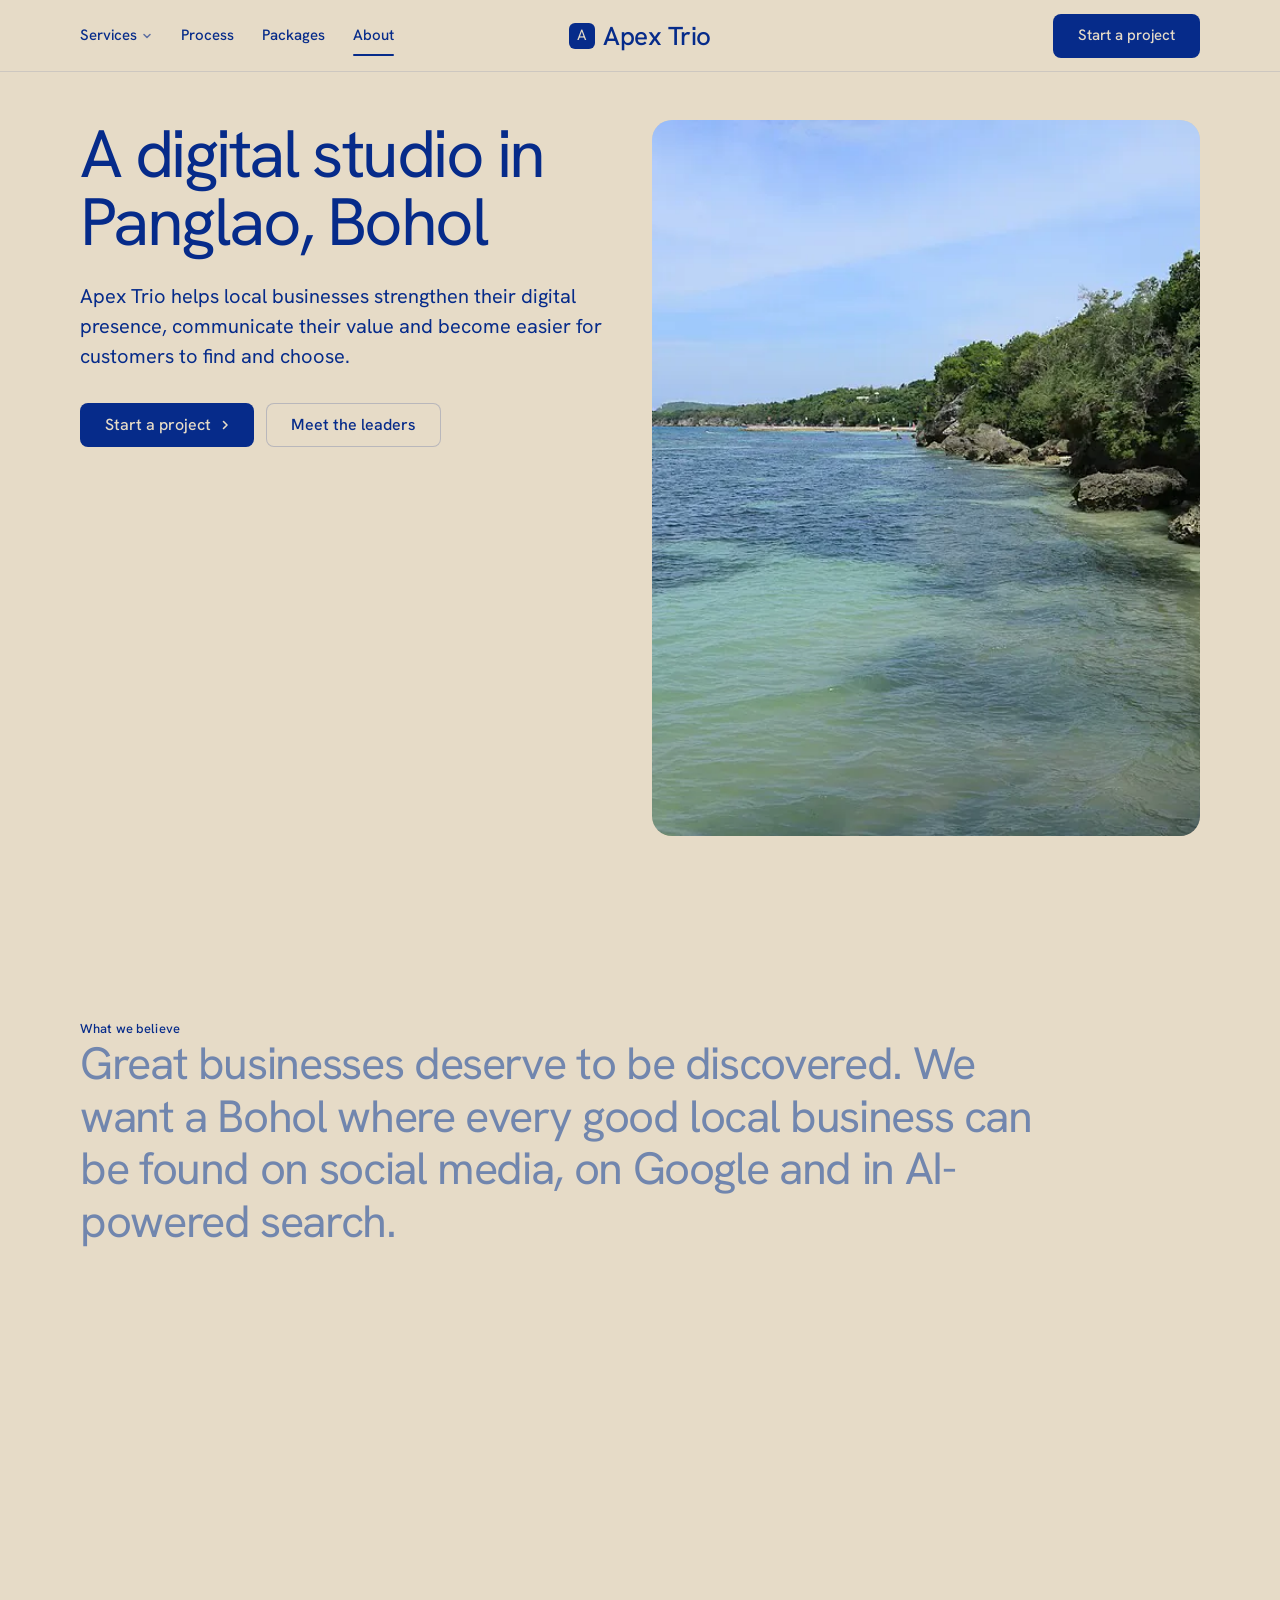
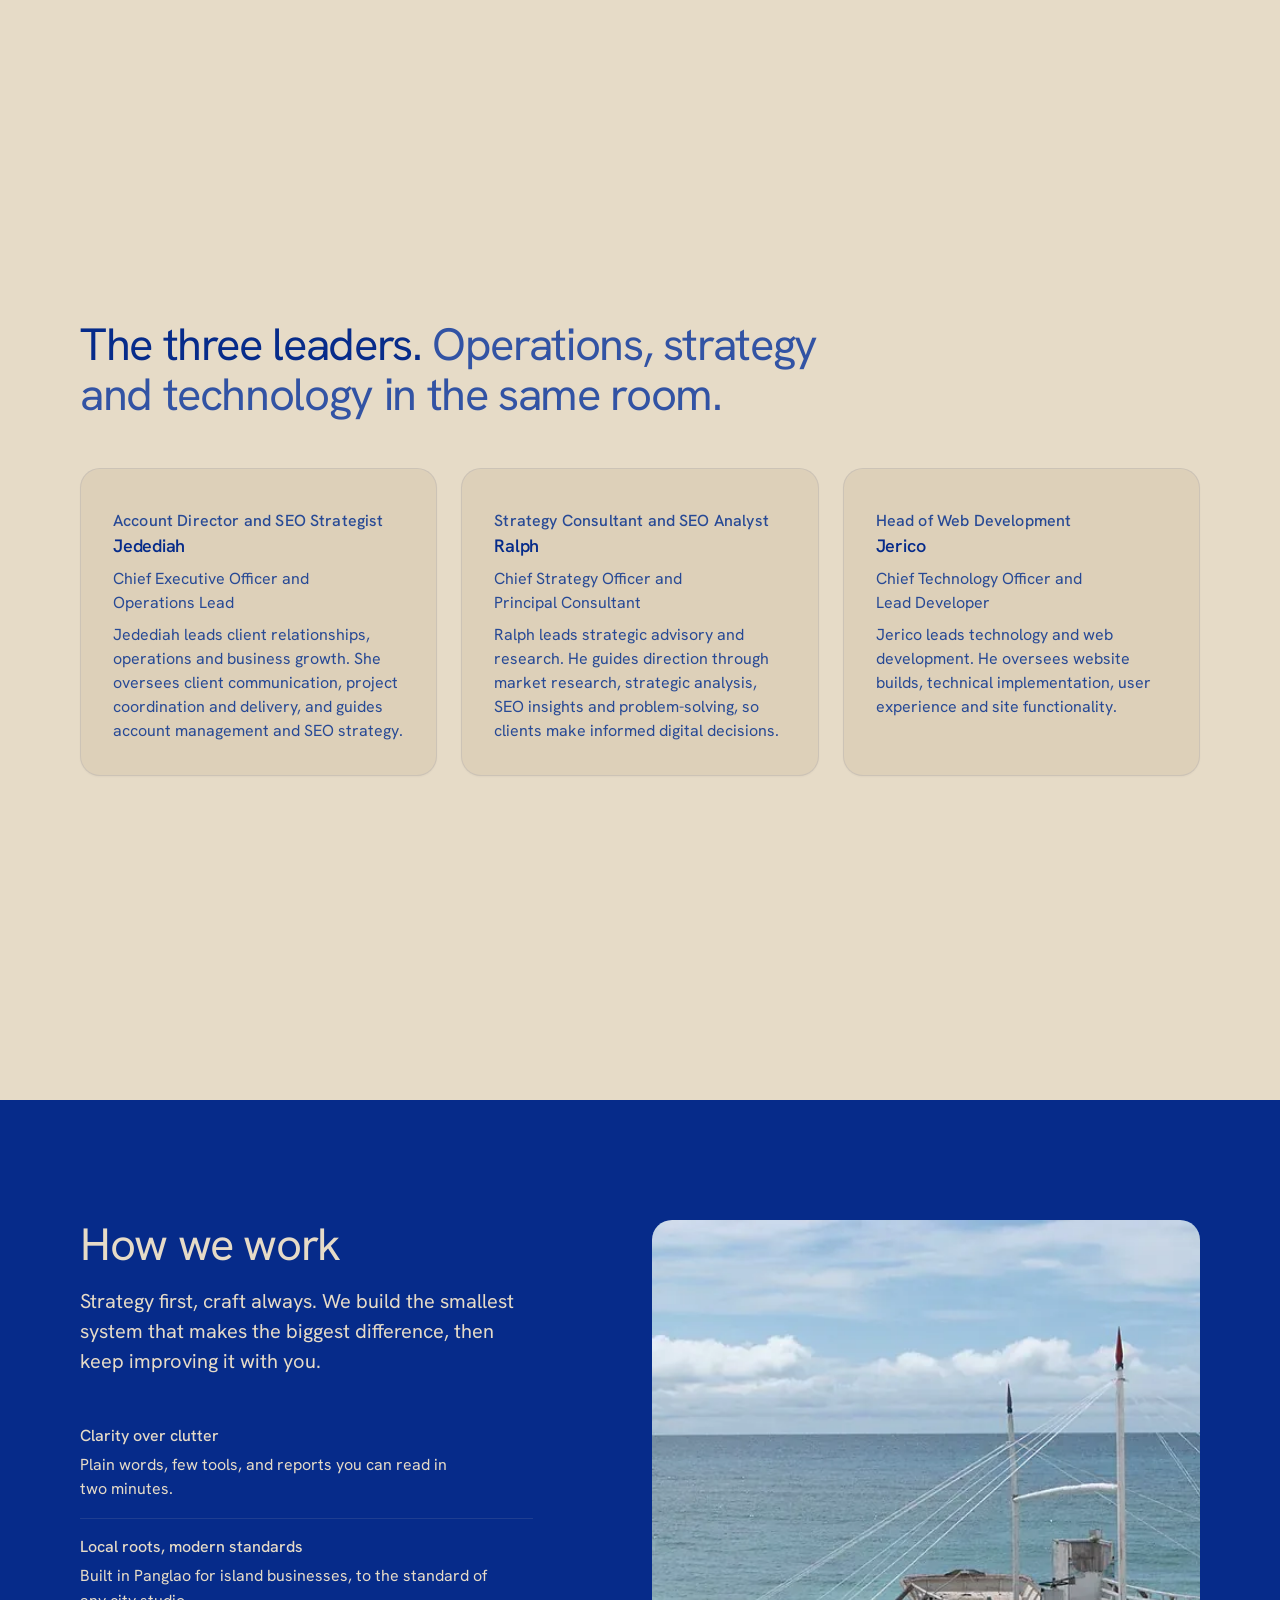
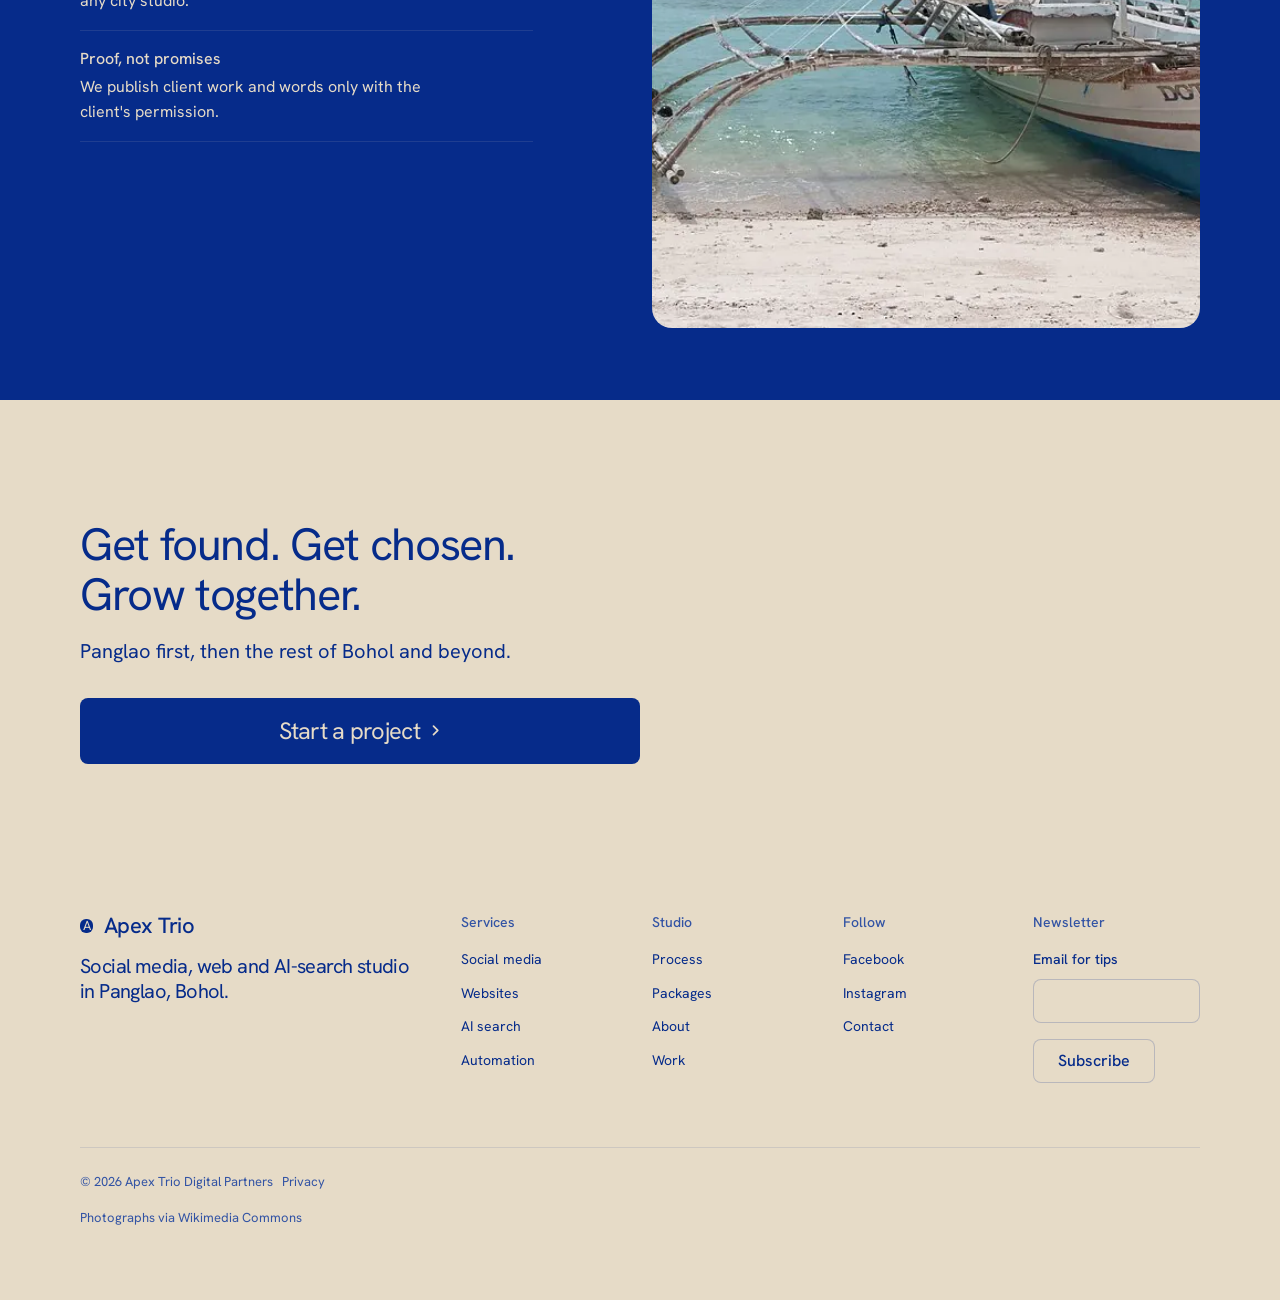
==== about/index.html @ c909e054 "Rebuild Apex Trio site as static Cloudflare Pages site Multi-page static site (home, services, four " ====
<!doctype html>
<html lang="en" data-type="service" data-radius="soft" data-buttons="solid" data-motion>
<head>
<meta charset="utf-8">
<meta name="viewport" content="width=device-width, initial-scale=1, viewport-fit=cover">
<title>About Apex Trio Digital Partners: a studio in Panglao, Bohol</title>
<meta name="description" content="Meet Jedediah, Ralph and Jerico, the three leaders of a social media, web and AI-search studio in Panglao, Bohol.">
<meta property="og:type" content="website">
<meta property="og:title" content="About Apex Trio Digital Partners: a studio in Panglao, Bohol">
<meta property="og:description" content="Meet Jedediah, Ralph and Jerico, the three leaders of a social media, web and AI-search studio in Panglao, Bohol.">
<meta property="og:image" content="/share.jpg">
<meta name="twitter:card" content="summary_large_image">
<link rel="icon" href="/favicon.svg" type="image/svg+xml">
<meta name="theme-color" content="#e6dbc7">
<meta name="site-kind" content="other">
<meta name="page-type" content="service">
<link rel="preconnect" href="https://fonts.googleapis.com">
<link rel="preconnect" href="https://fonts.gstatic.com" crossorigin>
<link href="https://fonts.googleapis.com/css2?family=Hanken+Grotesk:wght@400..700&display=swap" rel="stylesheet">
<link rel="stylesheet" href="/assets/system.css">
<link rel="stylesheet" href="/assets/ui/cards.css">
<link rel="stylesheet" href="/assets/motion/motion.css">
<link rel="stylesheet" href="/assets/layout/layout.css">
<link rel="stylesheet" href="/assets/icons/icon.css">
<link rel="stylesheet" href="/assets/site.css">
<script>document.documentElement.classList.add('m-enter');setTimeout(()=>document.documentElement.classList.add('m-enter-done'),700)</script>
<script>document.documentElement.classList.add('mo-js');setTimeout(()=>document.documentElement.classList.add('mo-safe'),2500)</script>
<link rel="modulepreload" href="/assets/moments/moments.js">
<link rel="modulepreload" href="/assets/moments/lib.js">
<link rel="modulepreload" href="/assets/moments/word-highlight/moment.js">

</head>
<body>
<header class="nav nav--split">
  <div class="wrap nav__bar">
    <a class="skip-link" href="#top">Skip to content</a>
    <nav class="nav__links" aria-label="Main">
      <div class="nav__item">
        <a class="nav__link" href="/services/">Services <svg class="chev" viewBox="0 0 12 12" aria-hidden="true"><path d="M3 4.5l3 3 3-3" fill="none" stroke="currentColor" stroke-width="1.5" stroke-linecap="round" stroke-linejoin="round"/></svg></a>
        <div class="nav__menu">
          <div class="wrap grid">
            <a class="menu-card span-3" href="/services/social-media-marketing/">
              <div class="panel"><img class="frame__img" src="/assets/img/photo-f166956983-500.webp" width="500" height="375" alt="Outrigger boats on Panglao sand at sunset" data-source="stand-in" data-subject="stand-in"></div>
              <span class="t-card">Social media</span>
              <span class="t-small muted">Posts, reels and replies</span>
            </a>
            <a class="menu-card span-3" href="/services/website-design-development/">
              <div class="panel"><img class="frame__img" src="/assets/img/photo-f68305589-500.webp" width="500" height="375" alt="A long bamboo house with a thatched roof among trees" data-source="stand-in" data-subject="stand-in"></div>
              <span class="t-card">Websites</span>
              <span class="t-small muted">Mobile-first, easy to contact</span>
            </a>
            <a class="menu-card span-3" href="/services/ai-search-digital-visibility/">
              <div class="panel"><img class="frame__img" src="/assets/img/photo-f129074997-500.webp" width="500" height="375" alt="The Panglao coastline and Alona Beach seen from the air" data-source="stand-in" data-subject="stand-in"></div>
              <span class="t-card">AI search</span>
              <span class="t-small muted">Google and AI answers</span>
            </a>
            <a class="menu-card span-3" href="/services/automation-integrations/">
              <div class="panel"><img class="frame__img" src="/assets/img/photo-f725343-500.webp" width="500" height="375" alt="A tricycle taxi parked on a village road in Panglao" data-source="stand-in" data-subject="stand-in"></div>
              <span class="t-card">Automation</span>
              <span class="t-small muted">CRM, posting and follow-up</span>
            </a>
          </div>
        </div>
      </div>
      <div class="nav__item"><a class="nav__link" href="/#process">Process</a></div>
      <div class="nav__item"><a class="nav__link" href="/#packages">Packages</a></div>
      <div class="nav__item"><a class="nav__link" href="/about/" aria-current="page">About</a></div>
    </nav>
    <a class="nav__logo" href="/"><span class="mark mark--initial" aria-hidden="true">A</span>Apex Trio</a>
    <div class="nav__actions">
      <a class="btn btn--primary" href="/contact/">Start a project</a>
    </div>
    <button class="nav__toggle" type="button" aria-expanded="false" aria-label="Menu">
      <svg width="18" height="18" viewBox="0 0 18 18" aria-hidden="true"><path d="M2 5h14M2 13h14" stroke="currentColor" stroke-width="1.6" stroke-linecap="round"/></svg>
    </button>
  </div>
</header>

<main id="top">
  <section class="hero hero--split" data-enter aria-labelledby="hero-h">
    <div class="wrap">
      <div class="hero-text grid hero-split">
        <div class="hero-copy span-6">
          <h1 id="hero-h">A digital studio in Panglao, Bohol</h1>
          <p class="t-lead">Apex Trio helps local businesses strengthen their digital presence, communicate their value and become easier for customers to find and choose.</p>
          <div class="btn-row">
            <a class="btn btn--primary" href="/contact/">Start a project<svg class="m-arrow" viewBox="0 0 12 12" aria-hidden="true"><path class="m-arrow__stem" d="M1 6h8"/><path class="m-arrow__head" d="M4.5 2.5 8 6l-3.5 3.5"/></svg></a>
            <a class="btn btn--secondary" href="#leaders">Meet the leaders</a>
          </div>
        </div>
        <div class="hero-visual frame frame--photo span-6 start-7">
          <img class="frame__img" src="/assets/img/photo-f61429330.webp" srcset="/assets/img/photo-f61429330-500.webp 500w, /assets/img/photo-f61429330-960.webp 960w, /assets/img/photo-f61429330.webp 1280w" sizes="(max-width: 1023px) 100vw, 50vw" width="1280" height="853" alt="The green Panglao shoreline seen across clear shallow water" fetchpriority="high" decoding="async" data-source="stand-in" data-subject="stand-in">
        </div>
      </div>
    </div>
  </section>

  <section class="section statement" id="belief" data-moment="word-highlight" aria-label="What we believe">
    <div class="wrap">
      <p class="t-label">What we believe</p>
      <p class="mo-wh__text">Great businesses deserve to be discovered. We want a Bohol where every good local business can be found on social media, on Google and in <strong>AI-powered search</strong>.</p>
    </div>
  </section>

  <section class="section" id="leaders" style="--hm: 2" aria-labelledby="leaders-h">
    <div class="wrap">
      <div class="section-head">
        <h2 id="leaders-h">The three leaders. <span class="muted">Operations, strategy and technology in the same room.</span></h2>
      </div>
      <div class="grid">
          <article class="card span-4 stack-4">
            <p class="t-label muted">Account Director and SEO Strategist</p>
            <h3>Jedediah</h3>
            <p class="t-small">Chief Executive Officer and Operations Lead</p>
            <p>Jedediah leads client relationships, operations and business growth. She oversees client communication, project coordination and delivery, and guides account management and SEO strategy.</p>
          </article>
          <article class="card span-4 stack-4">
            <p class="t-label muted">Strategy Consultant and SEO Analyst</p>
            <h3>Ralph</h3>
            <p class="t-small">Chief Strategy Officer and Principal Consultant</p>
            <p>Ralph leads strategic advisory and research. He guides direction through market research, strategic analysis, SEO insights and problem-solving, so clients make informed digital decisions.</p>
          </article>
          <article class="card span-4 stack-4">
            <p class="t-label muted">Head of Web Development</p>
            <h3>Jerico</h3>
            <p class="t-small">Chief Technology Officer and Lead Developer</p>
            <p>Jerico leads technology and web development. He oversees website builds, technical implementation, user experience and site functionality.</p>
          </article>
      </div>
    </div>
  </section>

  <section class="section ground-inverse" id="values" aria-labelledby="values-h">
    <div class="wrap">
      <div class="grid grid--top fill">
        <div class="span-5 stack-6">
          <div class="section-head">
            <h2 id="values-h">How we work</h2>
            <p>Strategy first, craft always. We build the smallest system that makes the biggest difference, then keep improving it with you.</p>
          </div>
          <ul class="rows">
            <li><span class="rows__name">Clarity over clutter</span><p>Plain words, few tools, and reports you can read in two minutes.</p></li>
            <li><span class="rows__name">Local roots, modern standards</span><p>Built in Panglao for island businesses, to the standard of any city studio.</p></li>
            <li><span class="rows__name">Proof, not promises</span><p>We publish client work and words only with the client's permission.</p></li>
          </ul>
        </div>
        <div class="frame frame--photo frame--fill span-6 start-7">
          <img class="frame__img" src="/assets/img/photo-f117961878.webp" srcset="/assets/img/photo-f117961878-500.webp 500w, /assets/img/photo-f117961878-960.webp 960w, /assets/img/photo-f117961878.webp 1280w" sizes="(max-width: 1023px) 100vw, 50vw" width="1280" height="853" alt="A white outrigger bangka pulled up on a sandy beach" loading="lazy" decoding="async" data-source="stand-in" data-subject="stand-in">
        </div>
      </div>
    </div>
  </section>
</main>

<footer class="footer closing" id="contact" aria-labelledby="close-h">
  <div class="wrap">
    <div class="closing__cta close--type">
      <div class="section-head">
        <h2 id="close-h">Get found. Get chosen. Grow together.</h2>
        <p>Panglao first, then the rest of Bohol and beyond.</p>
      </div>
      <a class="btn btn--primary btn--xl" href="/contact/">Start a project<svg class="m-arrow" viewBox="0 0 12 12" aria-hidden="true"><path class="m-arrow__stem" d="M1 6h8"/><path class="m-arrow__head" d="M4.5 2.5 8 6l-3.5 3.5"/></svg></a>
    </div>
    <div class="closing__links">
      <div class="grid">
        <div class="span-4 stack-4">
          <a class="nav__logo" href="/"><span class="mark mark--initial" aria-hidden="true">A</span>Apex Trio</a>
          <p class="footer__lede">Social media, web and AI-search studio in Panglao, Bohol.</p>
        </div>
        <div class="span-2 footer__col"><h3>Services</h3><ul>
          <li><a href="/services/social-media-marketing/">Social media</a></li>
          <li><a href="/services/website-design-development/">Websites</a></li>
          <li><a href="/services/ai-search-digital-visibility/">AI search</a></li>
          <li><a href="/services/automation-integrations/">Automation</a></li></ul></div>
        <div class="span-2 footer__col"><h3>Studio</h3><ul>
          <li><a href="/#process">Process</a></li>
          <li><a href="/#packages">Packages</a></li>
          <li><a href="/about/">About</a></li>
          <li><a href="/work/">Work</a></li></ul></div>
        <div class="span-2 footer__col"><h3>Follow</h3><ul>
          <li><a href="https://www.facebook.com/profile.php?id=61596209823382" rel="noopener">Facebook</a></li>
          <li><a href="https://www.instagram.com/apex_tdp" rel="noopener">Instagram</a></li>
          <li><a href="/contact/">Contact</a></li></ul></div>
        <div class="span-2 footer__col"><h3>Newsletter</h3>
          <form class="form" action="/api/subscribe" method="post" data-endpoint="/api/subscribe" data-sent="You are on the list. Expect a few notes a year." novalidate>
            <div class="field field--full"><label for="n-email">Email for tips</label>
              <input id="n-email" name="email" type="email" autocomplete="email" inputmode="email" required aria-describedby="n-email-err">
              <p class="field__error" id="n-email-err" hidden>Write an email address with an @.</p></div>
            <div class="btn-row"><button class="btn btn--secondary" type="submit">Subscribe</button></div>
            <p class="form__status" role="status" data-form-status></p>
          </form></div>
      </div>
      <div class="footer__legal">
        <span>&copy; 2026 Apex Trio Digital Partners &nbsp; <a href="/privacy/">Privacy</a></span>
        <div class="socials"></div>
        <a class="credits" href="/credits/">Photographs via Wikimedia Commons</a>
      </div>
    </div>
  </div>
</footer>

<script type="module" src="/assets/system.js"></script>
<script type="module" src="/assets/motion/motion.js"></script>
<script type="module" src="/assets/layout/layout.js"></script>
</body>
</html>
---- assets/system.css ----
/*
  taste-skill system.css - the one system for the page. Link it first, then assets/ui/cards.css (the
  feature card, its panel and the fragment placements), then set the palette (--p-*), the fonts and
  the radius set on :root in the page (node scripts/start.mjs prints that block).
  Do not add a second grid, spacing scale, type scale, radius scale, button or card style.
*/

/* ---------------------------------------------------------------- tokens */
:root {
  /* palette (hex only; fx.js reads --bg --surface --ink --muted --accent --accent-ink) */
  --p-bg: #ffffff;
  --p-surface: #f4f4f4;
  --p-ink: #111111;
  --p-muted: #6b6b6b;
  --p-accent: #1a4be0;
  --p-accent-ink: #ffffff;
  --p-action: #1a4be0;      /* buttons, links, focus: the accent, or the ink when the accent is too pale */
  --p-action-ink: #ffffff;
  --p-inv-bg: #111111;
  --p-inv-surface: #1c1c1c;
  --p-inv-ink: #f4f4f4;
  --p-inv-muted: #a3a3a3;
  --p-inv-accent: #ffffff;
  --p-inv-accent-ink: #111111;
  --p-inv-action: #ffffff;
  --p-inv-action-ink: #111111;
  /* the lit ground behind UI and in the closing band (references/cards.md), one per page, tech pages only
     (none on kind other, which is flat): <html data-ground="sand|sky|sage|painting">. system.js gives it to every ground
     that holds UI, on light and dark pages alike; --hue on one panel changes only its accent */
  --ground-bg: #d9ccb7; --ground-surface: #e9e0d2; --ground-ink: #2a2622; --ground-muted: #5a534a; --ground-accent: #a8794a;

  /* fonts */
  --font-display: system-ui, -apple-system, "Segoe UI", sans-serif;
  --font-text: system-ui, -apple-system, "Segoe UI", sans-serif;
  --font-mono: ui-monospace, "SFMono-Regular", Menlo, Consolas, monospace;
  --display-weight: 400;    /* headlines 400; 500 on a tech page (software, gaming, hardware) */
  --display-tracking: -0.025em;

  /* the page rhythm (references/layout-v4.md): one section per screen. The header is fixed and
     --nav tall; every section is padded --padt above and --padb (plus the phone action bar, --bar)
     below, and is exactly one or two screens tall (--h: 1 or 2; --hm on a phone). The hero's words
     start --hgap under the header and its content ends --hpadb above the fold. */
  --nav: 72px;
  --padt: 120px;
  --padb: 72px;
  --hgap: 48px;
  --hpadb: 64px;
  --bar: 0px;
  /* grid: one .wrap (alias .container) for the header, every section and the footer, the same
     --gut on both sides: 1280 wide at x 80-1360 at 1440, 342 at x 24-366 at 390 */
  --container: 1280px;
  --gut: 80px;
  --pad: var(--gut);
  --gutter: 24px;

  /* spacing: 4/8 scale */
  --s-1: 4px;  --s-2: 8px;  --s-3: 12px; --s-4: 16px; --s-5: 24px;
  --s-6: 32px; --s-7: 48px; --s-8: 64px; --s-9: 96px; --s-10: 128px;
  --section: 40px;      /* only a .section outside main (the kit's demo pages); every main > section and
                           footer.closing take --padt and --padb */
  --section-band: 56px; /* the same for an older footer outside footer.closing */
  --head-gap: 48px;     /* the one heading-to-content gap, 32 on a phone (layout.css reads it as --ly-head-gap) */
  --card-pad: 16px;     /* card padding (cards.css sets its own for cards with a panel) */
  --card-gap: 16px;     /* gap between cards */

  /* type scale (the only sizes on the page) */
  --t-label: 13px;
  --t-small: 14px;
  --t-body: 16px;
  --t-lead: 18px;
  --t-card: 18px;
  --t-h3: 24px;
  /* straight lines from the phone size at 390 to the desktop size at 1440 (system.md's table) */
  --t-h2: clamp(30px, 1.72vw + 23.3px, 48px);
  --t-h1: clamp(38px, 3.24vw + 25.4px, 72px);
  /* a big number stays a step under the h2 (VI-11): 38 at 1440, 28 at 390, so it never reads as a
     section heading; a stats row and a price set their own, smaller still */
  --t-stat: clamp(28px, .952vw + 24.29px, 38px);

  /* radius: one scale (soft by default; data-radius on <html> switches it) */
  --r-sm: 8px;  --r-md: 12px; --r-lg: 20px; --r-btn: 8px;

  /* controls (fixed here; a page never adds its own) */
  --btn-h: 44px;
  --btn-h-sm: 36px;
  --nav-h: var(--nav);  /* the older name, kept for the kit's files */
  --icon: 16px;         /* small icons: socials, menu chevrons, mono brand marks */

  /* motion: the one UI ease-out (motion.css --m-ease and ui/base.css --u-ease read it; references/motion.md) */
  --ease: cubic-bezier(.2, .8, .2, 1);
  --dur: 180ms;
}
html[data-radius="sharp"] { --r-sm: 4px; --r-md: 6px;  --r-lg: 8px;  --r-btn: 4px; }
html[data-radius="soft"]  { --r-sm: 8px; --r-md: 12px; --r-lg: 20px; --r-btn: 8px; }
html[data-radius="round"] { --r-sm: 10px; --r-md: 16px; --r-lg: 24px; --r-btn: 999px; }
/* the four lit grounds (references/cards.md); sand is the default above. painting goes with
   painterly-landscape (x.ai's daylight sky over olive hills) */
html[data-ground="sky"]      { --ground-bg: #c6d3df; --ground-surface: #d6e0e9; --ground-ink: #25303a; --ground-muted: #4d5964; --ground-accent: #3f6a92; }
html[data-ground="sage"]     { --ground-bg: #cdd6c6; --ground-surface: #dce3d6; --ground-ink: #262d24; --ground-muted: #535b51; --ground-accent: #6c8e63; }
html[data-ground="painting"] { --ground-bg: #79a8d6; --ground-surface: #a6c4e2; --ground-ink: #16212c; --ground-muted: #273949; --ground-accent: #9c9b3c; }
/* cards.css takes its card and panel radii from this scale */
html[data-radius] .card { --c-r: var(--r-lg); }
html[data-radius] .panel { --p-r: var(--r-md); }

/* a phone: the header 56, the sections padded 96 / 48, the hero's words 40 under the header and its
   content ending 24 above the fold, 24 at both sides, 12 between columns */
@media (max-width: 639px) {
  :root { --nav: 56px; --padt: 96px; --padb: 48px; --hgap: 40px; --hpadb: 24px; --gut: 24px; --gutter: 12px; --card-gap: 12px; --head-gap: 32px; }
}
@media (min-width: 640px) {
  :root { --gut: 48px; --section: 48px; --section-band: 72px; --card-pad: 24px; }
}
@media (min-width: 1024px) {
  :root { --gut: 80px; --section: 56px; --section-band: 96px; --card-gap: 24px;
          --t-lead: 20px; --t-card: 20px; --t-h3: 28px; }
  /* a place (and a local service): the 1200 column at x 120-1320 */
  html[data-type="place"] { --gut: 120px; --container: 1200px; }
}
/* a place (VI-06, ST-96, PH-23): its own smaller type (h1 48/53 and 32/37, h2 32/40 and 24/30, titles
   and the sub-line 20 and 18), the Recipe 3 hero's gap under its photograph (40, 24 on a phone),
   square photographs and cards and 2px buttons, whatever data-radius and data-buttons say */
:root[data-type="place"] {
  --hgap: 40px;
  --t-h1: clamp(32px, 1.524vw + 26.06px, 48px);
  --t-h2: clamp(24px, .762vw + 21px, 32px);
  --t-h3: clamp(20px, .381vw + 18.51px, 24px);
  --r-sm: 2px; --r-md: 0px; --r-lg: 0px; --r-btn: 2px;
}
:root[data-type="place"] :is(h1, .t-h1) { line-height: 1.104; }
:root[data-type="place"] :is(h2, .t-h2) { line-height: 1.25; }
@media (max-width: 639px) {
  :root[data-type="place"] { --hgap: 24px; }
  :root[data-type="place"] :is(h1, .t-h1) { line-height: 1.156; }
}

/* ---------------------------------------------------------------- grounds (at most three) */
:root, .ground-base {
  --bg: var(--p-bg); --surface: var(--p-surface); --ink: var(--p-ink); --muted: var(--p-muted);
  --accent: var(--p-accent); --accent-ink: var(--p-accent-ink); --card: var(--p-surface);
  --action: var(--p-action); --action-ink: var(--p-action-ink);
}
.ground-surface {
  --bg: var(--p-surface); --surface: var(--p-bg); --ink: var(--p-ink); --muted: var(--p-muted);
  --accent: var(--p-accent); --accent-ink: var(--p-accent-ink); --card: var(--p-bg);
  --action: var(--p-action); --action-ink: var(--p-action-ink);
}
.ground-inverse {
  --bg: var(--p-inv-bg); --surface: var(--p-inv-surface); --ink: var(--p-inv-ink); --muted: var(--p-inv-muted);
  --accent: var(--p-inv-accent); --accent-ink: var(--p-inv-accent-ink); --card: var(--p-inv-surface);
  --action: var(--p-inv-action); --action-ink: var(--p-inv-action-ink);
}
:root, .ground-base, .ground-surface, .ground-inverse {
  --line: color-mix(in oklab, var(--ink) 11%, transparent);
  --line-strong: color-mix(in oklab, var(--ink) 20%, transparent);
  /* effects (fx.js) and UI fragments (assets/ui) take the colours of the ground they sit on */
  --fx-bg: var(--bg); --fx-surface: var(--surface); --fx-ink: var(--ink); --fx-muted: var(--muted);
  --fx-accent: var(--accent); --fx-accent-ink: var(--accent-ink);
  --ui-font: var(--font-text); --ui-mono: var(--font-mono); --ui-radius: var(--r-md);
}
.ground-base, .ground-surface, .ground-inverse { background: var(--bg); color: var(--ink); }

/* ---------------------------------------------------------------- base */
*, *::before, *::after { box-sizing: border-box; }
/* an anchor lands on the section's top (the judge's frame): the fixed header covers --nav of its --padt */
html { -webkit-text-size-adjust: 100%; scroll-padding-top: 0; scroll-behavior: auto; margin: 0; }
body {
  margin: 0; background: var(--bg); color: var(--ink);
  font: 400 var(--t-body)/1.55 var(--font-text);
  -webkit-font-smoothing: antialiased; text-rendering: optimizeLegibility; overflow-x: clip;
}
img, svg, video, canvas { display: block; max-width: 100%; }
/* hidden means hidden, also on an img the line above makes a block (a menu tab's photograph, a peek photograph) */
[hidden] { display: none !important; }
img, video { height: auto; }
a { color: inherit; text-decoration: none; }
button { font: inherit; color: inherit; }
h1, h2, h3, h4, p, ul, ol, figure, blockquote { margin: 0; }
ul, ol { padding: 0; list-style: none; }
h1, h2, h3, h4 {
  font-family: var(--font-display); font-weight: var(--display-weight);
  letter-spacing: var(--display-tracking); text-wrap: balance; overflow-wrap: break-word;
  /* a long word (a German compound at 390) breaks at a syllable with a hyphen, in the language of <html lang>;
     only words of 10 letters or more, 4 at least on each side, so a short English heading never breaks */
  hyphens: auto; -webkit-hyphens: auto; hyphenate-limit-chars: 10 4 4;
}
h1, .t-h1 { font-size: var(--t-h1); line-height: 1.04; }
h2, .t-h2 { font-size: var(--t-h2); line-height: 1.1; }
h3, .t-h3 { font-size: var(--t-h3); line-height: 1.2; }
h4, .t-card { font-family: var(--font-text); font-weight: 500; font-size: var(--t-card); line-height: 1.3; letter-spacing: -0.01em; }
p { text-wrap: pretty; }
.t-lead  { font-size: var(--t-lead); line-height: 1.5; }
.t-body  { font-size: var(--t-body); line-height: 1.55; }
.t-small { font-size: var(--t-small); line-height: 1.5; }
.t-label { font-size: var(--t-label); font-weight: 500; line-height: 1.4; letter-spacing: 0.01em; }
.t-stat  { font-family: var(--font-display); font-weight: var(--display-weight); font-size: var(--t-stat);
           line-height: 1; letter-spacing: var(--display-tracking); font-variant-numeric: tabular-nums; }
.muted { color: var(--muted); }
.mono  { font-family: var(--font-mono); }
.measure { max-width: 62ch; }
:focus-visible { outline: 2px solid var(--action); outline-offset: 2px; border-radius: 2px; }
::selection { background: color-mix(in oklab, var(--accent) 30%, transparent); }

/* ---------------------------------------------------------------- grid */
.wrap, .container { width: min(100% - 2 * var(--gut), var(--container)); margin-inline: auto; padding-inline: 0; }
.grid { display: grid; grid-template-columns: repeat(12, minmax(0, 1fr)); column-gap: var(--gutter); row-gap: var(--card-gap); }
.grid > * { min-width: 0; grid-column: 1 / -1; }
.section { padding-block: var(--section); }

/* ---------------------------------------------------------------- one section per screen
   The page is a stack of screens. Framed at scrollY = k x the screen height, a shot shows exactly one
   section: the hero alone on the first screen, every other section (and footer.closing, the close and
   the footer in one) exactly one or two screens tall, its h2 first, --padt under its top. Heights
   and padding do it: no pinning, snapping or script.
     <section class="section" id=".." style="--h: 2">     (2 screens; --hm sets a phone's count alone)
       <div class="wrap"> the h2 first, then the content </div>     (the one in-flow child)
     </section>
   A layer (a full-bleed photograph or ground behind the words) is an <img class="layer" aria-hidden="true">
   beside the .wrap. Content must fit: one screen holds 708px of content at 1440x900 (900 - 120 - 72),
   two hold 1,608 (the second screen's part starts --padt under its top with .g2). From 640 to 1279 a
   section keeps at least its screens and grows past them rather than overlap the next. */
main > :is(section, .section), footer.closing {
  position: relative; box-sizing: border-box;
  height: calc(var(--h, 1) * 100vh); height: calc(var(--h, 1) * 100svh);
  padding: var(--padt) 0 calc(var(--padb) + var(--bar));
}
main > :is(section, .section) > :is(.wrap, .container), footer.closing > .wrap { position: relative; z-index: 1; height: 100%; }
main > :is(section, .section) > :is(.wrap, .container):not(.grid) { display: flex; flex-direction: column; }
/* a .wrap that is the section's grid too (class="wrap grid"): its rows start at the top */
main > :is(section, .section) > :is(.wrap, .container).grid { align-content: start; }
/* .fill: the block that takes what the screen leaves under the heading (a photograph, a frame) */
main > :is(section, .section) > .wrap > .fill { flex: 1 1 0; min-height: 0; }
/* two screens as two groups: row 1 the h2 and the first group, row 2 the rest (no second h2), starting
   --padt under the second screen's top, so the second shot looks like any other section */
main > :is(section, .section).g2, footer.closing.g2 { --h: 2; }
main > :is(section, .section).g2 > :is(.wrap, .container), footer.closing.g2 > .wrap { display: grid; grid-template-rows: minmax(0, 1fr) minmax(0, 1fr); row-gap: calc(var(--padt) + var(--padb) + var(--bar)); }
main > :is(section, .section).g2 > :is(.wrap, .container) > *, footer.closing.g2 > .wrap > * { min-height: 0; align-self: start; }
main > :is(section, .section).g2 > :is(.wrap, .container) > :is(.group, .fill) { align-self: stretch; }
/* a group: one screen's part of a .g2 section (its h2 and first rows, or the rest) */
.group { display: flex; flex-direction: column; min-height: 0; }
/* each screen's card row runs down to that screen's foot (the cards stretch, their panels grow), so
   the second screen of a .g2 is never a short row over an empty ground; both rows end on the same line */
@media (min-width: 1024px) {
  main > :is(section, .section).g2 > .wrap > .grid:last-child,
  main > :is(section, .section).g2 > .wrap > .group > .grid:last-child { align-self: stretch; flex: 1 1 auto; min-height: 0; }
}
.group > .fill { flex: 1 1 0; min-height: 0; }
@media (min-width: 640px) and (max-width: 1279px) {
  main > :is(section, .section):not(.hero, .section--hero), footer.closing {
    height: auto; min-height: calc(var(--h, 1) * 100vh); min-height: calc(var(--h, 1) * 100svh);
  }
  /* the section is a column and its .wrap takes all of it, so a .fill (a photograph, a frame) still
     grows to the section's foot (a min-height percentage would not resolve, leaving it at its least) */
  /* :where() keeps it at no weight, so a page's own phone- or tablet-only hiding (section.desk-only { display: none }) wins */
  :where(main > :is(section, .section):not(.hero, .section--hero), footer.closing) { display: flex; flex-direction: column; }
  main > :is(section, .section):not(.hero, .section--hero) > :is(.wrap, .container), footer.closing > .wrap { flex: 1 0 auto; height: auto; min-height: 0; }
}
/* a phone: lvh (the screen with its bars hidden) for every section but the hero; --hm when stacking
   makes the content taller than the desktop count */
@media (max-width: 639px) {
  /* at least its screens, never less: content a screen cannot hold makes the section taller (the rhythm
     check then asks for --hm: 2 or less content); a fixed height would lay its last rows over the next
     section, the fault the phone shots showed most (a list under the closing heading and its button) */
  main > :is(section, .section):not(.hero, .section--hero), footer.closing {
    height: auto; min-height: calc(var(--hm, var(--h, 1)) * 100vh); min-height: calc(var(--hm, var(--h, 1)) * 100lvh);
  }
  /* one grid row at least the screens tall that grows with the .wrap's content: the .wrap is stretched to
     it, so its .fill and its two groups still share a definite height */
  /* (at no weight, as on the tablet: a page's own section.desk-only { display: none } still hides it) */
  :where(main > :is(section, .section):not(.hero, .section--hero):has(> :is(.wrap, .container)), footer.closing) {
    display: grid; grid-template-columns: minmax(0, 1fr); grid-template-rows: 1fr; grid-auto-rows: auto;
  }
  main > :is(section, .section):not(.hero, .section--hero) > :is(.wrap, .container), footer.closing > .wrap { height: auto; }
  main > :is(section, .section).g2m, footer.closing.g2m { --hm: 2; }
  main > :is(section, .section).g2m > :is(.wrap, .container), footer.closing.g2m > .wrap { display: grid; grid-template-rows: minmax(0, 1fr) minmax(0, 1fr); row-gap: calc(var(--padt) + var(--padb) + var(--bar)); }
  /* stacked in one, the two groups keep the open cards' 32px, so the first group's last panel never meets
     the next card's title */
  main > :is(section, .section).g2:not(.g2m) > :is(.wrap, .container) { display: flex; row-gap: var(--s-6); }
  /* what the two screens leave goes around the second group, so it opens below the header, not on the fold */
  main > :is(section, .section).g2:not(.g2m) > :is(.wrap, .container) > :last-child { margin-block: auto; }
  main > :is(section, .section).g2:not(.g2m) > :is(.wrap, .container) > * { align-self: stretch; }
}
/* a layer: the photograph or ground of a whole section, under its words, edge to edge */
main > :is(section, .section) > :is(img, video, canvas, picture).layer,
footer.closing > :is(img, video, canvas, picture).layer {
  position: absolute; inset: 0; z-index: 0; width: 100%; height: 100%; max-width: none; object-fit: cover; object-position: var(--pos, 50% 50%);
}
main > :is(section, .section) > picture.layer > img { width: 100%; height: 100%; object-fit: cover; }

/* the hero: exactly the first screen, the fixed header over its top. Its words start --hgap under the
   header (--photo adds a full-bleed photograph's height above them on a place); its content ends
   --hpadb above the fold, and nothing of the next section shows, at 1440, 1024, 820 and 390.
     <section class="hero hero--<type>"><div class="wrap"><div class="hero-text"> .. </div>[one strip]</div></section>
   .hero-text holds the whole composition (the words, and the picture or window beside or under them);
   one docked strip (logos, three facts) may follow it, at most 96px, desktop only. */
main > :is(.hero, .section--hero) {
  height: 100vh; height: 100svh; min-height: 0;
  padding: calc(var(--nav) + var(--photo, 0px) + var(--hgap)) 0 calc(var(--hpadb) + var(--bar));
}
:is(.hero, .section--hero) > .wrap { height: 100%; display: grid; grid-template-rows: minmax(0, 1fr) auto; row-gap: var(--s-7); }
:is(.hero, .section--hero) > .wrap > .hero-text { min-height: 0; }
/* a phone: the hero is at least the first screen and grows when a short phone (320x640) cannot hold its
   words, buttons and picture, so nothing of it lies over the next section or under the header */
@media (max-width: 639px) {
  main > :is(.hero, .section--hero) { height: auto; min-height: 100vh; min-height: 100svh; }
  main > :is(.hero, .section--hero):has(> :is(.wrap, .container)) { display: grid; grid-template-columns: minmax(0, 1fr); grid-template-rows: 1fr; grid-auto-rows: auto; }
  main > :is(.hero, .section--hero) > :is(.wrap, .container) { height: auto; }
}
:is(.hero, .section--hero) > .wrap > .hero-strip { grid-row: 2; max-height: 96px; }
@media (max-width: 639px) { :is(.hero, .section--hero) > .wrap > .hero-strip { display: none; } }
.section--hero .section-head { max-width: 860px; }
/* the starter's own hero (hero-split): the words on span-5 top-aligned, the picture on span-6 start-7
   as tall as the hero's content box (at most 716 at 1440x900); a phone stacks words, then the picture
   in what is left */
.hero-text.hero-split { height: 100%; align-items: stretch; }
.hero-split > .hero-copy { align-self: start; }
.hero-split > .hero-visual { position: relative; min-height: 0; height: 100%; }
@media (max-width: 1023px) {
  .hero-text.hero-split { display: flex; flex-direction: column; gap: var(--s-6); }
  .hero-split > .hero-visual { flex: 1 1 0; min-height: 200px; height: auto; }
}
.hero-copy > * + * { margin-top: var(--s-5); }
/* the h1 first in the words' column: its capitals start on the picture's top line, not the line box's
   (the leading above the capitals would put the words about 12px under the photograph's top) */
.hero-copy > h1:first-child { text-box: trim-start cap alphabetic; }
.hero-copy > .btn-row { margin-top: var(--s-6); }
/* three short facts at the foot of the words' column, on the picture's bottom line (no dead space
   under the buttons): <dl class="hero-facts"><div><dt>..</dt><dd>..</dd></div> x3</dl> */
@media (min-width: 1024px) {
  .hero-split > .hero-copy { height: 100%; display: flex; flex-direction: column; }
  .hero-split > .hero-copy > .hero-facts { margin-top: auto; }
}
.hero-facts { display: grid; grid-template-columns: repeat(3, minmax(0, 1fr)); gap: var(--s-5) var(--gutter); margin: 0; }
.hero-facts > div { display: grid; gap: var(--s-1); align-content: start; }
.hero-facts dt { font-size: var(--t-small); color: var(--muted); }
.hero-facts dd { margin: 0; font-weight: 500; }
@media (max-width: 1023px) { .hero-facts { display: none; } }
/* a notice line above the h1 (changed hours, a delivery cut-off): one line with a number, static,
   starting on the left line like the h1 under it */
.hero-notice { font-size: var(--t-small); font-weight: 500; color: var(--ink); }
.hero-notice b, .hero-notice strong { font-weight: 500; color: var(--accent); }
.hero-copy > .hero-notice + h1 { margin-top: var(--s-5); }

/* a phone: open tiles from a row of three or four (rooms, goods, beans) go two-up, an odd last one
   across the row, so a row of three fits one 844px screen (stacked one under another they need two) */
@media (max-width: 639px) {
  .grid > .tile:is(.span-3, .span-4) { grid-column: auto / span 6; }
  .grid > .tile:is(.span-3, .span-4):nth-child(odd of .tile):nth-last-child(1 of .tile) { grid-column: 1 / -1; }
  .grid > .tile:is(.span-3, .span-4) .tile__head { flex-wrap: wrap; gap: 0 var(--s-2); }
}
/* a phone: open cards (words on the ground, the panel under them) stacked one under another keep 32px
   between a panel's foot and the next card's title, so a title never reads as the panel's caption */
@media (max-width: 639px) { .grid:has(> .card--open) { row-gap: var(--s-6); } }
/* a phone stacks a two-screen section's four open tiles into its two screens: their panels take 180px (a wide
   crop), so the h2 and the first two tiles of two lines each end on the first screen and the four inside both,
   not a third of a screen past. A page that sets its group's own --p-h (#features .panel) sets its phone value
   too, as the starter does */
@media (max-width: 639px) { main > :is(section, .section).g2 .card--open > .panel { --p-h: 180px; } }
/* spans: desktop >= 1024. Tablet 640-1023: text cards on span-3 and span-6 go two-up; cards with a
   panel (a visual needs the width; the one exception is a span-6 pair, below)
   and everything else (split text and visuals, span-4 cards, span-5/7/8 blocks) take the full row, so a split stacks and no row is left half empty. Phone < 640: one column. */
@media (min-width: 640px) and (max-width: 1023px) {
  .grid > .card.span-3:not(:has(> .panel)), .grid > .card.span-6:not(:has(> .panel)) { grid-column: auto / span 6; }
  /* the one exception with a panel: a 2x2 (or a pair) of span-6 cards stays two-up from 720px (a panel
     of about 310px and more, wide enough for a kit fragment), so four cards take one or two screens
     at 768-820 instead of a card per row (four stacked panels run past two screens). Split cards and
     every other span keep the full row. Under 720 a card per row. */
  @media (min-width: 720px) {
    .grid > .card.span-6:has(> .panel):not(.card--split) { grid-column: auto / span 6; }
    .grid > .card.span-6:has(> .panel):not(.card--split):nth-child(odd of .card.span-6):nth-last-child(1 of .card.span-6) { grid-column: 1 / -1; }
  }
  /* open tiles (rooms, models, people, a photo pair) go two-up; an odd last one takes the row */
  .grid > .tile:is(.span-3, .span-4, .span-6) { grid-column: auto / span 6; }
  .grid > .tile:is(.span-3, .span-4, .span-6):nth-child(odd of .tile):nth-last-child(1 of .tile) { grid-column: 1 / -1; }
}
@media (min-width: 1024px) {
  .span-2  { grid-column: auto / span 2; }
  .span-3  { grid-column: auto / span 3; }
  .span-4  { grid-column: auto / span 4; }
  .span-5  { grid-column: auto / span 5; }
  .span-6  { grid-column: auto / span 6; }
  .span-7  { grid-column: auto / span 7; }
  .span-8  { grid-column: auto / span 8; }
  .span-9  { grid-column: auto / span 9; }
  .span-10 { grid-column: auto / span 10; }
  .span-12 { grid-column: auto / span 12; }
  .start-1 { grid-column-start: 1; } .start-2 { grid-column-start: 2; } .start-3 { grid-column-start: 3; }
  .start-5 { grid-column-start: 5; } .start-6 { grid-column-start: 6; } .start-7 { grid-column-start: 7; }
  .start-4 { grid-column-start: 4; } .start-8 { grid-column-start: 8; } .start-9 { grid-column-start: 9; }
  .start-10 { grid-column-start: 10; }
  /* a split is top-aligned: the words' first line and the picture's top on one line (never centred
     against each other, never mirrored: text left, the visual right, on every split of the page) */
  .grid--middle, .grid--top { align-items: start; }
}
/* card rows: every card in a row the same height (a plain .grid stretches them) */
.grid:is(.grid--middle, .grid--top) > .card { align-self: stretch; }
/* 1024-1279: a span-4 card's panel would be about 220px wide, too narrow for real UI. Cards with a
   panel on span-4 go two-up, a span-8 one takes the row, and an odd last one takes the row too
   (steps, proof row: two, then one wide; bento: the wide card, then the four small ones two by two) */
@media (min-width: 1024px) and (max-width: 1279px) {
  .grid > .card.span-4:has(> .panel) { grid-column: auto / span 6; }
  .grid > .card.span-8:has(> .panel),
  .grid > .card.span-4:has(> .panel):nth-child(odd of .card.span-4):nth-last-child(1 of .card.span-4) { grid-column: 1 / -1; }
}

/* ---------------------------------------------------------------- section heading */
.section-head { max-width: 760px; margin-bottom: var(--head-gap); display: grid; gap: var(--s-4); }
/* every heading starts on the left line (a centred head among left ones reads as a mistake): the
   old centred head is left-aligned too */
.section-head--center { text-align: left; justify-items: start; }
/* a head row: the h2 (and its line) left, one link or the section's button at the right line */
.section-head--split { max-width: none; display: flex; align-items: end; justify-content: space-between; gap: var(--s-5); flex-wrap: wrap; }
.section-head--split > div { display: grid; gap: var(--s-4); max-width: 760px; }
.section-head p { color: var(--ink); font-size: var(--t-lead); line-height: 1.5; max-width: 60ch; }
.section-head--row { max-width: none; display: flex; align-items: end; justify-content: space-between; gap: var(--s-5); flex-wrap: wrap; }
.section-head--row > div { display: grid; gap: var(--s-4); max-width: 760px; }
/* the hero row (hero-product, hero-cycle): the h1 and its line left, the buttons right, across 1280 */
.section--hero .section-head--row { max-width: none; }

/* ---------------------------------------------------------------- buttons (one pair, a dealt look)
   One pair a page, .btn--primary and .btn--secondary, in the look dealt with the page (sections.md)
   and set once on <html data-buttons>; the markup never changes:
     solid  filled primary, outlined secondary, the radius scale (Figma; the default)
     pill   pills, a chevron after the primary's label, a tinted secondary (x.ai)
     tonal  the radius scale, a tinted secondary with no outline (Linear, Vercel)
     arrow  an arrow after the primary's label; the secondary is a text link with an arrow (Stripe)
     block  near-square corners, 48px tall; the secondary is an underlined text link (shops, hotels) */
.btn {
  display: inline-flex; align-items: center; justify-content: center; gap: var(--s-2);
  height: var(--btn-h); padding: 0 var(--s-5); border-radius: var(--r-btn); border: 1px solid transparent;
  font: 500 var(--t-body)/1 var(--font-text); letter-spacing: 0; white-space: nowrap; cursor: pointer;
  transition: background-color var(--dur) var(--ease), color var(--dur) var(--ease), border-color var(--dur) var(--ease), text-decoration-color var(--dur) var(--ease);
}
.btn--primary { background: var(--action); color: var(--action-ink); }
.btn--primary:hover { background: color-mix(in oklab, var(--action) 86%, var(--ink)); }
/* an inverted primary (the action is the ground's ink: a brand band, a lit ground): its hover steps toward the ground, as the filled one steps toward the ink */
.ground-brand .btn--primary:hover { background: color-mix(in oklab, var(--action) 88%, var(--bg)); }
/* the ground's own colour with a clear border: never grey on grey, readable on an effect too */
.btn--secondary { background: var(--bg); color: var(--ink); border-color: var(--line-strong); }
.btn--secondary:hover { background: color-mix(in oklab, var(--bg) 94%, var(--ink)); border-color: color-mix(in oklab, var(--ink) 35%, transparent); }
.btn--sm { height: var(--btn-h-sm); padding: 0 var(--s-4); font-size: var(--t-small); }
html[data-buttons="pill"] { --r-btn: 999px; }
html[data-buttons="block"] { --r-btn: 2px; --btn-h: 48px; }
html:is([data-buttons="pill"], [data-buttons="tonal"]) .btn--secondary { background: color-mix(in oklab, var(--ink) 8%, var(--bg)); border-color: transparent; }
html:is([data-buttons="pill"], [data-buttons="tonal"]) .btn--secondary:hover { background: color-mix(in oklab, var(--ink) 14%, var(--bg)); border-color: transparent; }
/* arrow and block: the secondary is a text link at the button's height (no box: one button look) */
html:is([data-buttons="arrow"], [data-buttons="block"]) .btn--secondary {
  background: none; border-color: transparent; padding-inline: var(--s-2);
  text-decoration: underline; text-underline-offset: 4px; text-decoration-color: var(--line-strong);   /* the .link look */
}
html:is([data-buttons="arrow"], [data-buttons="block"]) .btn--secondary:hover { background: none; border-color: transparent; text-decoration-color: currentColor; }
/* the glyph after a label: a chevron (pill) or an arrow (arrow), drawn so every font shows the same */
html[data-buttons="pill"] .btn--primary::after,
html[data-buttons="arrow"] :is(.btn--primary, .btn--secondary)::after {
  content: ""; flex: none; width: 12px; height: 12px; margin-right: -2px; background: currentColor;
  -webkit-mask: var(--btn-glyph) center / contain no-repeat; mask: var(--btn-glyph) center / contain no-repeat;
  transition: transform var(--dur) var(--ease);
}
html[data-buttons="pill"] { --btn-glyph: url("data:image/svg+xml,%3Csvg xmlns='http://www.w3.org/2000/svg' viewBox='0 0 12 12'%3E%3Cpath d='M4.5 2.5 8 6l-3.5 3.5' fill='none' stroke='black' stroke-width='1.6' stroke-linecap='round' stroke-linejoin='round'/%3E%3C/svg%3E"); }
html[data-buttons="arrow"] { --btn-glyph: url("data:image/svg+xml,%3Csvg xmlns='http://www.w3.org/2000/svg' viewBox='0 0 12 12'%3E%3Cpath d='M1.5 6h8.5M6.5 2.5 10 6l-3.5 3.5' fill='none' stroke='black' stroke-width='1.5' stroke-linecap='round' stroke-linejoin='round'/%3E%3C/svg%3E"); }
@media (hover: hover) and (pointer: fine) { html:is([data-buttons="pill"], [data-buttons="arrow"]) .btn:hover::after { transform: translateX(3px); } }
.btn:active { transform: translateY(1px) scale(.985); }
.btn--arrow::after { content: "\2192"; transition: transform var(--dur) var(--ease); }
@media (hover: hover) and (pointer: fine) { .btn--arrow:hover::after { transform: translateX(3px); } }
/* the drawn arrow (assets/motion: its stem grows and its head moves 3px on hover), the last child of
   a primary button, a pill or a link: <svg class="m-arrow" viewBox="0 0 12 12" aria-hidden="true">
   <path class="m-arrow__stem" d="M1 6h8"/><path class="m-arrow__head" d="M4.5 2.5 8 6l-3.5 3.5"/></svg>.
   It replaces the dealt glyph, so a button never shows two */
.m-arrow { flex: none; width: 12px; height: 12px; margin-right: -2px; overflow: visible;
           fill: none; stroke: currentColor; stroke-width: 1.6; stroke-linecap: round; stroke-linejoin: round; }
.btn--xl .m-arrow { width: 0.62em; height: 0.62em; stroke-width: 1.4; }
:is(.btn, .link, .pill):has(> .m-arrow)::after { content: none; display: none; }
.btn-row { display: flex; flex-wrap: wrap; gap: var(--s-3); align-items: center; }
.section-head--center .btn-row { justify-content: center; }
/* on the phone every button row stacks full width */
@media (max-width: 639px) {
  .btn-row { flex-direction: column; align-items: stretch; width: 100%; justify-self: stretch; }
  /* full width, the second action is a text link at the button's height under the filled one (an
     outline across the whole screen reads as a rule, a pale fill as a switched-off button) */
  .btn-row > .btn--secondary { background: none; border-color: transparent; text-decoration: underline; text-underline-offset: 4px; text-decoration-color: var(--line-strong); }
  .section-head--split > .btn { width: 100%; }
}
.link { display: inline-flex; align-items: center; gap: var(--s-2); font-weight: 500; color: var(--ink);
        text-decoration: underline; text-decoration-color: var(--line-strong); text-underline-offset: 4px;
        transition: text-decoration-color var(--dur) var(--ease); }
.link:hover { text-decoration-color: currentColor; }
.link::after { content: "\2192"; display: inline-block; text-decoration: none; transition: transform var(--dur) var(--ease); }
@media (hover: hover) and (pointer: fine) { .link:hover::after { transform: translateX(3px); } }
.pill { display: inline-flex; align-items: center; gap: var(--s-2); height: 32px; padding: 0 var(--s-3);
        border-radius: 999px; border: 1px solid var(--line); background: var(--card);
        font-size: var(--t-label); color: var(--ink); }
.pill .muted { color: var(--muted); }

/* ---------------------------------------------------------------- card (one style) */
.card {
  display: flex; flex-direction: column; gap: var(--s-2); min-width: 0;
  background: var(--card); border: 1px solid var(--line); border-radius: var(--r-lg); padding: var(--card-pad);
}
/* small titles in the text face: a display face at 20px (a condensed or hairline serif) reads smaller than the body */
.card > h3, .card > h4, .card--plan h3 { font-family: var(--font-text); font-weight: 500; font-size: var(--t-card); line-height: 1.3; letter-spacing: -0.01em; }
/* the type floor (system.md): text people read is 16px or more in ink; cards.css sets it for its
   card text, this for a plain card's lines */
.card > p { color: var(--ink); font-size: var(--t-body); max-width: 52ch; }
/* at most two boxes one inside the other (sections.md): a card whose panel holds UI drops its own
   box, so its title and lines sit on the page ground over the panel (Figma's tiles), or runs the
   panel flush to its sides and bottom (cards.css .panel--flush) */
.card.card--open { --c-pad: 0px; background: none; border: 0; box-shadow: none; padding: 0; overflow: visible; }
.card.card--open > .panel { margin: var(--s-5) 0 0; border-radius: var(--r-lg); }
.card.card--open > .panel--top { margin: 0 0 var(--s-5); }
.card--plan.is-featured { border-color: var(--action); box-shadow: inset 0 0 0 1px var(--action); }
/* cards.css (linked after this file) sets .card { gap: 0 } for feature cards; a plan keeps its 16px rows */
.card.card--plan { gap: var(--s-4); }

/* ---------------------------------------------------------------- visuals: panels and frames
   A card's .panel (the inset visual), .stage and the placements (.at-corner, .at-rise, .at-over,
   .at-right, .at-center, .stage--fade-*) come from assets/ui/cards.css (references/cards.md).
   This file adds the frames (hero, split, square, closing band) and lets a .stage work inside them.
   The grounds' colours: system.js lights every ground that holds UI (see there). */
:not(.card) > .panel { border-radius: var(--p-r, var(--r-md)); }   /* a panel on its own: four round corners */
.menu-card .panel { --p-h: 160px; }
.frame {
  position: relative; isolation: isolate; overflow: clip; display: flex; align-items: center; justify-content: center;
  background: var(--surface); border-radius: var(--r-lg); border: 1px solid var(--line);
  padding: clamp(var(--s-4), 4vw, var(--s-7));
}
/* a zero-width spacer keeps --ratio (height / width) as the frame's minimum height */
.frame::before { content: ""; flex: none; width: 0; padding-top: var(--ratio, 0px); }
/* an object or scene (assets/objects) and a photograph (.frame__img) fill the frame themselves */
.frame > :not(canvas, .stage, .loop-pause, .frame__fx, .frame__img, [data-print], [data-scene], .print3d) { position: relative; max-width: 100%; min-width: 0; }
/* a photograph is a plain rectangle in its frame: no border, no print, no filter */
.frame--photo { padding: 0; border: 0; }
/* .frame--fill: as tall as its row (a split's picture beside the words, down to the section's foot);
   stacked on a tablet or a phone it takes what the screen leaves, at least 200px */
.frame--fill { height: 100%; }
@media (max-width: 1023px) {
  .grid.fill:has(> .frame--fill) { display: flex; flex-direction: column; gap: var(--s-6); }
  .grid.fill > .frame--fill { flex: 1 1 0; height: auto; min-height: 200px; }
}
/* a split's words as a column: the last block (stats, a link) on the picture's bottom line */
.split-col { display: flex; flex-direction: column; gap: var(--s-5); }
@media (min-width: 1024px) { .split-col { height: 100%; } .split-col > .split-col__end { margin-top: auto; } }
:is(.frame, .panel) > .frame__img { position: absolute; inset: 0; z-index: 0; width: 100%; height: 100%; max-width: none; object-fit: cover; }
.frame--portrait { --ratio: 125%; }
/* the product stage (hero-product): wide, the product whole on it; a phone gets a tall stage */
.frame--stage { --ratio: 50%; }
@media (max-width: 639px) { .frame--stage, .frame--portrait { --ratio: 120%; } }
.frame--hero { padding: clamp(24px, 5vw, 64px); }
.frame--split { --ratio: 80%; }
.frame--square { --ratio: 100%; }
/* the closing band: the hero's echo, lit with the page's ground (sand, sky, sage or painting) on light
   and dark pages alike, so its text and buttons take that ground's ink. Its effect sits on a layer of
   its own, <div class="frame__fx" data-fx="..">, held still and calm where the text sits (system.js) */
.frame--cta { min-height: 420px; }
/* .frame--lit: the same for an object's frame that holds a few words in its clear half (the
   product statement's facts in a .frame__text, lower left; the object stands right of centre) */
.frame--cta, .frame--lit {
  border-color: transparent; background: var(--ground-bg); color: var(--ground-ink);
  --bg: var(--ground-surface); --surface: var(--ground-surface); --ink: var(--ground-ink); --muted: var(--ground-muted);
  --action: var(--ground-ink); --action-ink: var(--ground-surface);
  --line: color-mix(in oklab, var(--ground-ink) 12%, transparent); --line-strong: color-mix(in oklab, var(--ground-ink) 24%, transparent);
}
.frame > .frame__fx { position: absolute; inset: 0; z-index: 0; }
/* on a light page the buttons on a lit ground keep the page's own action colour: one action, one look
   (a dark page keeps the lit ground's ink, which reads on the bright ground) */
html:not([data-tone="dark"]) :is(.frame--cta, .frame--lit, .footer--statement) { --action: var(--p-action); --action-ink: var(--p-action-ink); }
/* a card on a photograph (a booking form over the room): the card holds the page's colours */
.frame--photo:has(> .card) { padding: clamp(var(--s-5), 5vw, var(--s-8)) clamp(var(--s-4), 4vw, var(--s-7)); }
.frame--photo > .card { position: relative; z-index: 1; width: min(100%, 480px); }   /* flat: no shadow at rest (ST-97) */
.frame--cta > .frame__fx { opacity: .85; }
.frame--lit > .frame__text { z-index: 2; align-self: flex-end; margin-right: auto; width: min(100%, 360px); display: grid; gap: var(--s-5); }
/* 2:1 on a desktop; a phone gets 2:3, the words at the top and the object smaller and low under
   them (its hero preset), so the facts never touch the object */
.frame--lit { --ratio: 50%; }
@media (max-width: 639px) { .frame--lit { --ratio: 150%; } .frame--lit > .frame__text { align-self: flex-start; } }
@media (max-width: 639px) { .frame--split { --ratio: 100%; } }
/* A hero, wide or split frame (x.ai's hero window): --w on the rising fragment's slot (its true width)
   centres it while it fits; anchored 24px in and cut by the right edge once the frame is narrower.
   --pair on the .stage (the main fragment's width plus the part of the second that sticks out)
   centres the pair; below 1024 the main one alone. In a card's panel cards.css places it (.at-corner,
   .at-rise, .at-right; a centred .at-rise.fit narrows with the panel), as its recipe says. */
.frame > .stage > .at-rise { --ax: max(24px, calc(50% - var(--w, 64%) / 2)); }
.frame--hero > .stage > .at-rise { --ax: max(24px, calc(50% - var(--pair, var(--w, 64%)) / 2)); }
.frame--hero > .stage > .at-over { --bx: max(24px, calc(50% - var(--pair, 800px) / 2)); }
@media (max-width: 1023px) { .frame--hero > .stage > .at-rise { --ax: max(24px, calc(50% - var(--w, 64%) / 2)); } }
/* a frame holding a cards.css .stage: the stage fills it and places the fragments (references/cards.md);
   the hero and wide frames are 16:7 and square on a phone; below 1024 only the main fragment shows */
.frame:has(> .stage) { padding: 0; }
.frame--hero:has(> .stage) { aspect-ratio: 16 / 7; }
@media (max-width: 1023px) {
  .frame--hero:has(> .stage) { aspect-ratio: 3 / 2; }   /* a tablet: room for the main fragment's rows */
}
/* a tablet held upright (820x1180): a taller frame, so the hero fills the screen without a gap */
@media (min-width: 640px) and (max-width: 1023px) and (orientation: portrait) {
  .frame--hero:has(> .stage) { aspect-ratio: 4 / 3; }
}
@media (max-width: 1023px) {
  .frame--hero > .stage > :is(.at-over, .at-over-l) { display: none; }
}
/* a split frame is about 440-560px wide from 1024 to 1279: the main piece alone there */
@media (min-width: 1024px) and (max-width: 1279px) {
  .frame--split > .stage > :is(.at-over, .at-over-l) { display: none; }
}
@media (max-width: 639px) {
  .frame--hero:has(> .stage) { aspect-ratio: 1; }
  .frame > .stage > :is(.at-over, .at-over-l) { display: none; }
  /* phone: cards.css sets a fragment 16px in on both sides, and system.js holds every loop on its
     finished picture, so no pause button lands on the UI */
}
/* a small object on a focal tile (.at-center): its true width (--w, 288px for the slider), narrowed
   on a small panel so 24px of ground always shows on both sides (a span-4 panel is 304px at 1280) */
.stage > .at-center { width: calc(100% - 48px); max-width: var(--w, 288px); }
.stage > .at-center > :is([data-ui], .ui) { width: 100%; max-width: none; }
/* .to-edge stretches a fragment's surface past the bottom (cards.css); doc's surface is its page */
.stage > .to-edge > .ui-doc > .ui-doc__page { min-height: 100%; }
/* .hero-stage: whole fragments side by side in a frame, never overlapping or cut (a row of app
   screens); the first is the main one, and the ones that no longer fit drop out from the end */
.hero-stage { container: hero-stage / inline-size; width: 100%; }
.hero-stage__row { display: flex; align-items: center; justify-content: center; gap: var(--s-5); }
.hero-stage__row > * { flex: none; max-width: 100%; }
@container hero-stage (max-width: 1060px) { .hero-stage__row > :nth-child(n + 3) { display: none; } }
@container hero-stage (max-width: 740px)  { .hero-stage__row > :nth-child(n + 2) { display: none; } }
/* the pause button on every visual that moves by itself for more than 5 s (WCAG 2.2.2): ui.js adds it
   to a loop when it starts to move, system.js to the hero's ground. Write a button.loop-pause into
   the frame only for a loop of your own (hero-cycle). The same solid 32px disc in the page colours as
   assets/ui/base.css's, 12px in from the bottom-right corner, with a 44px hit area. */
.loop-pause {
  position: absolute; right: 12px; bottom: 12px; z-index: 6; display: grid; place-items: center;
  width: 32px; height: 32px; margin: 0; padding: 0; border-radius: 50%; cursor: pointer;
  border: 1px solid color-mix(in oklab, var(--ink) 16%, transparent); background: var(--bg); color: var(--ink);
  box-shadow: 0 1px 2px rgb(0 0 0 / .12), 0 4px 12px -4px rgb(0 0 0 / .28);
}
.loop-pause::before { content: ""; position: absolute; inset: -6px; border-radius: 50%; }
.loop-pause svg { width: 14px; height: 14px; fill: currentColor; }
@media (prefers-reduced-motion: reduce) { .loop-pause { display: none; } }

/* ---------------------------------------------------------------- navigation */
/* The header: fixed, opaque, one hairline under it, the same at every depth (no blur, no shadow, no
   floating pill, never hidden on scroll). Its .wrap is the page's, so the logo starts on the left line
   and the main button ends on the right one. Plain words, 15px, sentence case; one filled button. */
.nav {
  position: fixed; inset: 0 0 auto 0; z-index: 50; height: var(--nav);
  background: var(--bg); color: var(--ink); border-bottom: 1px solid var(--line);
}
.nav__bar { height: 100%; display: flex; align-items: center; gap: var(--s-8); }
/* a text logo: the display face at 500, 22px (the client's SVG logo replaces it when there is one) */
.nav__logo { display: inline-flex; align-items: center; gap: var(--s-2); font: 500 22px/1 var(--font-display); letter-spacing: -0.02em; flex: none; }
@media (max-width: 639px) { .nav__logo { font-size: 20px; } }
.nav__logo svg, .nav__logo img { height: 24px; width: auto; }
/* the brand's mark beside its name, in the accent (the client's logo replaces both). Dealt shapes:
   <span class="mark" data-mark="dots|arc|ring|petal|leaf|stack" aria-hidden="true"></span> */
.mark { display: inline-block; flex: none; width: 22px; height: 22px; background: var(--accent);
        -webkit-mask: var(--mark) center / contain no-repeat; mask: var(--mark) center / contain no-repeat; }
.mark[data-mark="dots"]  { --mark: url("data:image/svg+xml,%3Csvg xmlns='http://www.w3.org/2000/svg' viewBox='0 0 24 24'%3E%3Ccircle cx='6.5' cy='6.5' r='4.5'/%3E%3Ccircle cx='17.5' cy='6.5' r='4.5'/%3E%3Ccircle cx='6.5' cy='17.5' r='4.5'/%3E%3Crect x='13' y='13' width='9' height='9' rx='1.5'/%3E%3C/svg%3E"); }
.mark[data-mark="arc"]   { --mark: url("data:image/svg+xml,%3Csvg xmlns='http://www.w3.org/2000/svg' viewBox='0 0 24 24'%3E%3Cpath d='M2.5 21.5V12a9.5 9.5 0 0 1 19 0v9.5h-6V12a3.5 3.5 0 0 0-7 0v9.5z'/%3E%3C/svg%3E"); }
.mark[data-mark="ring"]  { --mark: url("data:image/svg+xml,%3Csvg xmlns='http://www.w3.org/2000/svg' viewBox='0 0 24 24'%3E%3Cpath fill-rule='evenodd' d='M12 2a10 10 0 1 1 0 20 10 10 0 0 1 0-20zm0 5.5a4.5 4.5 0 1 0 0 9 4.5 4.5 0 0 0 0-9z'/%3E%3C/svg%3E"); }
.mark[data-mark="petal"] { --mark: url("data:image/svg+xml,%3Csvg xmlns='http://www.w3.org/2000/svg' viewBox='0 0 24 24'%3E%3Ccircle cx='12' cy='6.6' r='5'/%3E%3Ccircle cx='17.4' cy='12' r='5'/%3E%3Ccircle cx='12' cy='17.4' r='5'/%3E%3Ccircle cx='6.6' cy='12' r='5'/%3E%3Ccircle cx='12' cy='12' r='4'/%3E%3C/svg%3E"); }
.mark[data-mark="leaf"]  { --mark: url("data:image/svg+xml,%3Csvg xmlns='http://www.w3.org/2000/svg' viewBox='0 0 24 24'%3E%3Cpath d='M3 21C3 10 10 3 21 3c0 11-7 18-18 18z'/%3E%3C/svg%3E"); }
.mark[data-mark="stack"] { --mark: url("data:image/svg+xml,%3Csvg xmlns='http://www.w3.org/2000/svg' viewBox='0 0 24 24'%3E%3Crect x='2' y='2.5' width='20' height='5.5' rx='2.75'/%3E%3Crect x='2' y='9.25' width='14' height='5.5' rx='2.75'/%3E%3Crect x='2' y='16' width='8' height='5.5' rx='2.75'/%3E%3C/svg%3E"); }
/* initial: the name's first letter on a small accent tile (<span class="mark mark--initial" aria-hidden="true">K</span>);
   wordmark: no mark, the name alone */
.mark.mark--initial { -webkit-mask: none; mask: none; display: inline-grid; place-items: center; border-radius: calc(var(--r-sm) * 0.75);
  color: var(--accent-ink); font: var(--display-weight, 400) 13px/1 var(--font-display); letter-spacing: 0; }
.footer__mark .mark, .footer .nav__logo .mark { width: 0.8em; height: 0.8em; margin-right: 0.18em; vertical-align: -0.04em; }
.footer__mark .mark--initial, .footer .nav__logo .mark--initial { width: 1em; height: 1em; font-size: 0.6em; }
.nav--split .nav__logo .mark--initial { width: 26px; height: 26px; font-size: 15px; }
.nav__links { display: flex; align-self: stretch; gap: var(--s-1); flex: 1; min-width: 0; }
.nav__item { display: flex; align-items: center; height: 100%; }
.nav__link {
  position: relative; display: inline-flex; align-items: center; gap: var(--s-1); height: 36px; padding: 0 var(--s-3); border-radius: var(--r-sm);
  font-size: 15px; font-weight: 500; color: var(--ink); white-space: nowrap; transition: background-color var(--dur) var(--ease), color var(--dur) var(--ease);
}
/* a small laptop (1024-1279): the words sit closer, so a bar of four words never wraps or reaches the logo */
@media (min-width: 1024px) and (max-width: 1279px) {
  .nav__bar { gap: var(--s-6); }
  .nav__link { padding: 0 var(--s-2); }
  .nav__link::before, .nav__link[aria-current="page"]::after { left: var(--s-2); right: var(--s-2); }
  .nav__links { gap: 0; }
}
/* the words take no pill or fill (ST-08, ST-11): a 2px line draws under the word from the left on hover and focus and leaves to the right */
.nav__link::before { content: ""; position: absolute; left: var(--s-3); right: var(--s-3); bottom: -2px; height: 2px; border-radius: 2px; background: currentColor;
  transform: scaleX(0); transform-origin: right; transition: transform var(--dur) var(--ease); pointer-events: none; }
.nav__link:hover::before, .nav__link:focus-visible::before, .nav__item:hover > .nav__link::before, .nav__item:focus-within > .nav__link::before { transform: scaleX(1); transform-origin: left; }
.nav__actions > .nav__link::before { left: var(--s-2); right: var(--s-2); }
.nav__link .chev { width: 12px; height: 12px; opacity: .6; transition: transform var(--dur) var(--ease); }
/* the page you are on: a 2px bar under its word (still, the same inset as the hover line) */
.nav__link[aria-current="page"]::after { content: ""; position: absolute; left: var(--s-3); right: var(--s-3); bottom: -2px; height: 2px; border-radius: 2px; background: currentColor; }
.nav__expand { display: none; }
.nav__actions { display: flex; align-items: center; gap: var(--s-4); flex: none; }
/* the bar's button: the page's primary at the one button height (44, 48 with data-buttons="block"; ST-09) */
.nav__actions .btn { height: var(--btn-h); padding-inline: var(--s-5); font-size: 15px; }
.nav__actions > .nav__link { padding-inline: var(--s-2); }
.nav__toggle { display: none; }

.nav__menu {
  position: absolute; left: 0; right: 0; top: 100%; background: var(--bg); color: var(--ink);
  border-top: 1px solid var(--line); border-bottom: 1px solid var(--line);
  padding: var(--s-7) 0 var(--s-8); opacity: 0; visibility: hidden; transform: translateY(-6px);
  transition: opacity 120ms var(--ease), transform 120ms var(--ease), visibility 0s linear 120ms;
}
@media (min-width: 1024px) {
  /* hover opens the full-width panel after 150ms of intent; a click on the word goes to its page */
  .nav__item:hover > .nav__menu, .nav__item:focus-within > .nav__menu {
    opacity: 1; visibility: visible; transform: none; transition-duration: 200ms, 200ms, 0s; transition-delay: 150ms, 150ms, 150ms;
  }
  .nav__item:hover > .nav__link .chev, .nav__item:focus-within > .nav__link .chev { transform: rotate(180deg); }
}
.menu-col { display: grid; gap: var(--s-2); align-content: start; }
.menu-col > .t-label { color: var(--muted); margin-bottom: var(--s-2); }
.menu-col a { display: grid; gap: var(--s-1); padding: var(--s-2) 0; font-weight: 500; }
.menu-col a span { font-weight: 400; color: var(--muted); font-size: var(--t-small); }
.menu-col a:hover { color: var(--action); }
.menu-card { display: grid; gap: var(--s-3); }
.menu-card .panel { --ratio: 56.25%; }

@media (max-width: 1023px) {
  .nav__links, .nav__actions { display: none; }
  /* the menu button takes the secondary button's look on a 44px tap area */
  .nav__toggle {
    display: inline-grid; place-items: center; margin-left: auto; width: 44px; height: 44px; border-radius: var(--r-btn);
    border: 1px solid var(--line-strong); background: transparent; color: var(--ink); cursor: pointer; flex: none;
  }
  .nav.is-open .nav__links {
    display: flex; flex-direction: column; position: fixed; top: var(--nav); left: 0; right: 0; bottom: 0;
    padding: var(--s-4) var(--gut) calc(var(--btn-h) * 2 + 56px); background: var(--bg); overflow-y: auto; gap: 0;
  }
  .nav.is-open .nav__item { display: grid; grid-template-columns: 1fr auto; height: auto; border-bottom: 1px solid var(--line); }
  .nav.is-open .nav__link { height: 56px; padding: 0; font-size: 20px; background: none; }
  .nav.is-open .nav__link[aria-current="page"]::after { left: 0; right: auto; width: 24px; bottom: 10px; }
  .nav.is-open .nav__link::before { display: none; }
  .nav.is-open .nav__link .chev { display: none; }
  .nav.is-open .nav__expand {
    display: inline-grid; place-items: center; width: 44px; height: 56px; border: 0; background: none; color: var(--ink); cursor: pointer;
  }
  .nav__expand svg { width: 16px; height: 16px; transition: transform var(--dur) var(--ease); }
  .nav__item.is-expanded .nav__expand svg { transform: rotate(180deg); }
  .nav.is-open .nav__menu {
    position: static; grid-column: 1 / -1; display: none; opacity: 1; visibility: visible; transform: none;
    box-shadow: none; border: 0; padding: 0 0 var(--s-4);
  }
  .nav.is-open .nav__item.is-expanded .nav__menu { display: block; }
  .nav.is-open .nav__menu :is(.container, .wrap) { width: 100%; }
  .nav.is-open .nav__menu .grid { row-gap: var(--s-4); }
  /* menu cards become plain rows in the sheet (their title and line), the picture panel hidden */
  .nav.is-open .menu-card { display: grid; gap: var(--s-1); padding: var(--s-2) 0; }
  .nav.is-open .menu-card .panel { display: none; }
  .nav.is-open .nav__actions {
    display: grid; gap: var(--s-2); position: fixed; left: 0; right: 0; bottom: 0; z-index: 51;
    padding: var(--s-4) var(--gut) calc(var(--s-4) + env(safe-area-inset-bottom)); background: var(--bg); border-top: 1px solid var(--line);
  }
  .nav.is-open .nav__actions .btn { width: 100%; height: 48px; font-size: var(--t-body); }
  /* a text action (Sign in, a phone line) under the buttons, centred at their height */
  .nav.is-open .nav__actions .nav__link { display: inline-flex; order: 2; justify-content: center; height: var(--btn-h); font-size: var(--t-body); }
  body.nav-locked { overflow: hidden; }
}
/* a tablet and a phone (1023 and below, ST-15): the main button stays in the bar, at the right line
   with the menu button 12px after it; the plain words go to the sheet */
@media (max-width: 1023px) {
  .nav__bar { gap: var(--s-3); }
  .nav:not(.is-open) .nav__actions { display: flex; margin-left: auto; }
  .nav:not(.is-open) .nav__actions > :not(.btn--primary) { display: none; }
  .nav:not(.is-open) .nav__actions + .nav__toggle { margin-left: 0; }
}
@media (max-width: 639px) {
  /* a long name (15 characters, "Verdigris Works"), the main button and the menu button fit 342px (390 wide) on
     one line each, with no page CSS: the name steps down with the screen (18px at 390), the button is the small
     size, and the three sit 8px apart. A name of 17 characters or more is the client's to shorten to its mark. */
  .nav__bar { gap: var(--s-2); }
  .nav__logo { font-size: clamp(16px, 4.6vw, 20px); gap: 6px; white-space: nowrap; }
  .nav__logo .mark:not(.mark--initial) { width: 20px; height: 20px; }
  .nav:not(.is-open) .nav__actions .btn { height: 44px; padding-inline: var(--s-3); font-size: var(--t-small); }
  /* with the phone action bar the bar's button is the action's copy at the foot: the nav's goes into the sheet, so
     the first screen shows it once, the hero's (the bar waits until that has scrolled away; without script, twice
     at most, the hero's and the bar's; copy.md rule 5, action-repeat) */
  :root:has(> body > nav.actionbar) .nav:not(.is-open) .nav__actions { display: none; }
  :root:has(> body > nav.actionbar) .nav:not(.is-open) .nav__toggle { margin-left: auto; }
}
/* no script: the sheet cannot open, so the words stay in the bar (it scrolls sideways) and the dead menu button goes */
@media (scripting: none) and (max-width: 1023px) {
  .nav__links { display: flex; overflow-x: auto; scrollbar-width: none; margin-right: var(--s-3); padding-right: var(--s-2); border-right: 1px solid var(--line); }   /* stops short of the button, and a hairline marks where the row is cut (it scrolls) */
  .nav__toggle { display: none; }
}
/* a phone leaves the words under 80px of bar ("Bre" at 320): they stay in the footer's columns, the bar keeps the name
   and the main button */
@media (scripting: none) and (max-width: 639px) { .nav__links { display: none; } }

/* nav types (dealt, sections.md). Every one is the same fixed bar on the page's .wrap; the full-width
   hover panel on a desktop and the full-screen sheet on a phone are shared, so only the bar's order
   and its panel's contents differ.
   (default) nav-mega: the logo, the words 64px right of it, the actions at the right line; the panel
              holds two or three link columns and one picture card (Figma)
   nav-cards: the same bar; its panel holds three or four picture cards (a.menu-card, span-4 or span-3)
   .nav--centre: the words in the middle of the bar (Linear, Vercel)
   .nav--split: the words left, the name in the middle, the actions right (shops, hotels, restaurants)
   .nav--tone: the bar on the page's inverse ground, a band of colour over a light page (x.ai's black
              bar); the panel under it stays on the page ground */
@media (min-width: 1024px) {
  .nav--split .nav__bar, .nav--centre .nav__bar { display: grid; grid-template-columns: minmax(0, 1fr) auto minmax(0, 1fr); }
  .nav--split .nav__logo { grid-column: 2; grid-row: 1; font-size: 26px; }
  .nav--split .nav__links { grid-column: 1; grid-row: 1; }
  /* the first word starts on the left line (its box, its letters and its underline) */
  .nav--split .nav__links > .nav__item:nth-child(1 of .nav__item) > .nav__link { padding-left: 0; }
  .nav--split .nav__links > .nav__item:nth-child(1 of .nav__item) > .nav__link::before,
  .nav--split .nav__links > .nav__item:nth-child(1 of .nav__item) > .nav__link[aria-current="page"]::after { left: 0; }
  .nav--split .nav__actions, .nav--centre .nav__actions { grid-column: 3; grid-row: 1; justify-self: end; }
  .nav--centre .nav__logo { grid-column: 1; grid-row: 1; justify-self: start; }
  .nav--centre .nav__links { grid-column: 2; grid-row: 1; justify-content: center; flex: none; }
}
.nav--tone { --bg: var(--p-inv-bg); --ink: var(--p-inv-ink); --muted: var(--p-inv-muted); --accent: var(--p-inv-accent); --accent-ink: var(--p-inv-accent-ink);
             --action: var(--p-inv-action); --action-ink: var(--p-inv-action-ink); --card: var(--p-inv-surface);
             --line: color-mix(in oklab, var(--p-inv-ink) 14%, transparent); --line-strong: color-mix(in oklab, var(--p-inv-ink) 26%, transparent); }
.nav--tone .nav__menu { --bg: var(--p-bg); --ink: var(--p-ink); --muted: var(--p-muted); --action: var(--p-action); --line: color-mix(in oklab, var(--p-ink) 11%, transparent); }
/* the older float type is the plain bar now (a floating, frosted pill is not a header) */

/* ---------------------------------------------------------------- logo row */
.logos { display: flex; flex-wrap: wrap; justify-content: space-between; align-items: center; gap: var(--s-5) var(--s-6); }
.logos > * { height: 28px; width: auto; max-width: 100%; color: var(--ink); }
.logos .wordmark { height: auto; font: 500 var(--t-card)/1 var(--font-display); letter-spacing: -0.02em; white-space: nowrap; }
/* --mono marks in a logo row: 28px tall, each in the same box (the mask keeps its shape) */
.logos .icon-mono { width: 120px; height: 28px; }
/* tablet and phone: a grid, so a wrapped row never leaves one logo on its own */
@media (max-width: 1023px) { .logos { display: grid; grid-template-columns: repeat(3, minmax(0, 1fr)); justify-items: center; } }
@media (max-width: 639px)  { .logos { grid-template-columns: repeat(2, minmax(0, 1fr)); } }

/* ---------------------------------------------------------------- lists, quote, steps */
.checks { display: grid; gap: var(--s-3); }
.checks li { display: grid; grid-template-columns: 20px 1fr; gap: var(--s-3); align-items: start; }
.checks li::before {
  content: ""; width: 20px; height: 20px; margin-top: 2px; background: var(--action);
  -webkit-mask: url("data:image/svg+xml,%3Csvg xmlns='http://www.w3.org/2000/svg' viewBox='0 0 20 20'%3E%3Cmask id='m'%3E%3Crect width='20' height='20' fill='white'/%3E%3Cpath d='M6 10.2l2.6 2.6L14 7.4' fill='none' stroke='black' stroke-width='1.8' stroke-linecap='round' stroke-linejoin='round'/%3E%3C/mask%3E%3Ccircle cx='10' cy='10' r='10' mask='url(%23m)'/%3E%3C/svg%3E") center / 20px no-repeat;
          mask: url("data:image/svg+xml,%3Csvg xmlns='http://www.w3.org/2000/svg' viewBox='0 0 20 20'%3E%3Cmask id='m'%3E%3Crect width='20' height='20' fill='white'/%3E%3Cpath d='M6 10.2l2.6 2.6L14 7.4' fill='none' stroke='black' stroke-width='1.8' stroke-linecap='round' stroke-linejoin='round'/%3E%3C/mask%3E%3Ccircle cx='10' cy='10' r='10' mask='url(%23m)'/%3E%3C/svg%3E") center / 20px no-repeat;
}
.quote blockquote { font-family: var(--font-display); font-weight: var(--display-weight); font-size: var(--t-h3);
                    line-height: 1.3; letter-spacing: var(--display-tracking); text-wrap: pretty; }
/* cards.css styles .quote as quote text; who said it stays in the text face */
.quote figcaption, .quote .person { font: 400 var(--t-small)/1.45 var(--font-text); letter-spacing: 0; color: var(--ink); }
.person { display: flex; align-items: center; gap: var(--s-3); }
.person img, .person .avatar { width: 40px; height: 40px; border-radius: 999px; object-fit: cover; background: var(--surface); flex: none; }
.person .avatar { display: grid; place-items: center; font: 500 var(--t-small)/1 var(--font-text); color: var(--muted); }
/* the number beside a quote (quote-stat): below 1024 it sits under the quote, by space alone (ST-43) */
@media (max-width: 1023px) { .stat-aside { margin-top: var(--s-7); } }
/* a stats row: two to four short facts, the number above its label (data-m-count on a count) */
.stats { display: grid; grid-template-columns: repeat(auto-fit, minmax(140px, 1fr)); gap: var(--s-5) var(--gutter); margin: 0; }
.stats > div { display: flex; flex-direction: column-reverse; justify-content: flex-end; gap: var(--s-2); }
.stats dd { margin: 0; }
.stats .t-stat { font-size: clamp(26px, 1vw + 22px, 36px); }
@media (max-width: 639px) { .stats .t-stat { font-size: 26px; } }
.step-num { display: inline-grid; place-items: center; width: 32px; height: 32px; border-radius: 999px;
            border: 1px solid var(--line-strong); font: 500 var(--t-small)/1 var(--font-text); font-variant-numeric: tabular-nums; }

/* ---------------------------------------------------------------- tabs */
.tabs { display: flex; flex-wrap: wrap; gap: var(--s-2); }
.tab {
  height: var(--btn-h-sm); padding: 0 var(--s-4); border-radius: var(--r-btn); border: 1px solid var(--line);
  background: transparent; color: var(--muted); font-size: var(--t-small); font-weight: 500; cursor: pointer;
  transition: background-color var(--dur) var(--ease), color var(--dur) var(--ease), border-color var(--dur) var(--ease);
}
.tab:hover { color: var(--ink); border-color: var(--line-strong); }
.tab[aria-selected="true"] { background: var(--ink); color: var(--bg); border-color: var(--ink); }
/* the panel shown at load is there on the first frame (MO-62); system.js fades a chosen one in */
[role="tabpanel"][hidden] { display: none; }

/* ---------------------------------------------------------------- pricing */
.price { display: flex; align-items: baseline; gap: var(--s-2); }
.price .t-stat { font-size: var(--t-stat); }
.card--plan { gap: var(--s-4); }
.card--plan .btn { width: 100%; }
.card--plan .checks { margin-top: var(--s-2); }
.badge { display: inline-flex; align-items: center; height: 24px; padding: 0 var(--s-3); border-radius: 999px; vertical-align: middle;
         background: var(--action); color: var(--action-ink); font: 500 var(--t-label)/1 var(--font-text); letter-spacing: 0; }
.card--plan h3 .badge { margin-left: var(--s-2); }

/* ---------------------------------------------------------------- FAQ
   Every answer is open, always (ST-47, MO-70): no accordion, no +/- marker, nothing changes height.
     <div class="faq"><div class="faq__item"><h3>[Question]</h3><p>[Answer]</p></div> ...</div>
   Older <details> markup shows its answer open too (system.js also sets [open]). */
.faq > :is(.faq__item, details) { display: grid; gap: var(--s-2); padding: var(--s-5) 0; border-bottom: 1px solid var(--line); }   /* each row closes with its rule (ST-43) */
.faq > :is(.faq__item, details):first-child { padding-top: 0; }
.faq :is(.faq__item > h3, summary) { display: block; font: 500 var(--t-lead)/1.4 var(--font-text); letter-spacing: 0; list-style: none; cursor: text; }
.faq summary { pointer-events: none; }
.faq summary::-webkit-details-marker { display: none; }
.faq details::details-content { content-visibility: visible; }
.faq :is(.faq__item, details) p { color: var(--ink); max-width: 64ch; }
@media (max-width: 639px) { .faq > :is(.faq__item, details) { padding: var(--s-4) 0; } }

/* ---------------------------------------------------------------- footer */
.footer { padding-block: var(--section) var(--s-6); border-top: 1px solid var(--line); }   /* an older footer after the last section; footer.closing (below) replaces it */
.footer .grid { row-gap: var(--s-7); }
.footer :is(h3, h4):not(.closing__cta *) { font: 500 var(--t-small)/1.4 var(--font-text); letter-spacing: 0; color: var(--muted); margin-bottom: var(--s-4); }
.footer ul { display: grid; gap: var(--s-3); font-size: var(--t-small); }
.footer ul a:hover { color: var(--action); }
.footer__legal { display: flex; flex-wrap: wrap; gap: var(--s-4) var(--s-6); justify-content: space-between;
                 margin-top: var(--s-8); padding-top: var(--s-5); border-top: 1px solid var(--line);
                 font-size: var(--t-label); color: var(--muted); }
.socials { display: flex; gap: var(--s-2); }
.socials a { display: inline-grid; place-items: center; width: 36px; height: 36px; border-radius: 999px; border: 1px solid var(--line); color: var(--ink); }
.socials a:hover { border-color: var(--line-strong); }
.socials svg, .socials img, .socials .icon-mono { width: var(--icon); height: var(--icon); }
/* a brand mark in the text colour (icons.mjs --mono prints these): the SVG is a mask, so it
   follows currentColor on every ground. The mask image is set in the tag's style attribute. */
.icon-mono { display: inline-block; flex: none; width: var(--icon); height: var(--icon); background: currentColor;
             -webkit-mask: center / contain no-repeat; mask: center / contain no-repeat; }
@media (max-width: 1023px) { .footer .footer__col { grid-column: auto / span 6; } .footer .grid > .span-4 { grid-column: 1 / -1; } }
@media (min-width: 640px) and (max-width: 1023px) { .footer .footer__col { grid-column: auto / span 3; } }

/* the company block's one line, set in the display face (footer-columns) */
.footer__lede { font: var(--display-weight) var(--t-h3)/1.25 var(--font-display); letter-spacing: var(--display-tracking); max-width: 22ch; }
/* the legal row's end: the socials sit right of the copyright line */
.footer__legal .socials a { width: 32px; height: 32px; }

/* footer types (dealt, sections.md).
   .footer--dark (Figma, x.ai): a dark ground (with .ground-inverse), the name set large top left, the
   link columns on the right. On a dark page it stays dark: a step darker than the page, a hairline
   on top (system.js sets <html data-tone="dark">), never a light slab under a dark page. */
.footer--dark { border-top: 0; padding-block: var(--section-band) var(--s-6); }   /* a change of ground: the gap a band gets */
html[data-tone="dark"] .footer--dark {
  --bg: color-mix(in oklab, var(--p-bg) 72%, #000); --surface: var(--p-surface); --ink: var(--p-ink); --muted: var(--p-muted);
  --accent: var(--p-accent); --accent-ink: var(--p-accent-ink); --action: var(--p-action); --action-ink: var(--p-action-ink);
  border-top: 1px solid var(--line);
}
.footer__mark { display: inline-flex; align-items: center; font: var(--display-weight) var(--t-h2)/1 var(--font-display); letter-spacing: var(--display-tracking); }
/* .footer--visit (a place): the address set large with the way there, the hours beside it, then
   one row of the nav's words; no third ask for the main action */
.footer__address { font: var(--display-weight) var(--t-h2)/1.1 var(--font-display); letter-spacing: var(--display-tracking); font-style: normal; }
.footer__nav { display: flex; flex-wrap: wrap; align-items: center; gap: var(--s-3) var(--s-6); margin-top: var(--s-8); padding-top: var(--s-5); border-top: 1px solid var(--line); font-weight: 500; }
.footer__nav a:hover { color: var(--action); }
.footer__nav .socials { margin-left: auto; }
.footer--visit .footer__legal { margin-top: var(--s-5); border-top: 0; padding-top: 0; }
/* .footer--statement: the close and the footer in one inset slab on the page's lit ground (sand,
   sky, sage or painting): one big line, one full-width button, then the columns */
.footer--statement {
  margin: 0; border: 0; border-radius: 0; padding-block: var(--s-10) var(--s-6);
  background: var(--ground-bg); color: var(--ground-ink);
  --bg: var(--ground-bg); --surface: var(--ground-surface); --ink: var(--ground-ink); --muted: var(--ground-muted);
  --action: var(--ground-ink); --action-ink: var(--ground-surface); --accent: var(--ground-accent);
  --line: color-mix(in oklab, var(--ground-ink) 14%, transparent); --line-strong: color-mix(in oklab, var(--ground-ink) 28%, transparent);
}
.footer--statement .cta-type { padding-bottom: var(--s-9); margin-bottom: var(--s-8); border-bottom: 1px solid var(--line); }
@media (max-width: 639px) { .footer--statement:not(.closing) { padding-top: var(--s-9); } }
/* opening hours: <dl class="hours" data-tz="Europe/Berlin">, one dt (its days: "Mon to Fri", "Sat and
   Sun", or data-days="mon-fri") and one dd a row. system.js marks today's row .is-today in the venue's
   time zone (never the visitor's clock); the labels are read, so they stay in ink */
.hours { display: grid; grid-template-columns: auto 1fr; gap: var(--s-2) var(--s-5); font-variant-numeric: tabular-nums; }
.hours dt { color: var(--ink); } .hours dd { margin: 0; }
.hours .is-today { font-weight: 500; }
.hours dt.is-today::after { content: ""; display: inline-block; width: 6px; height: 6px; margin-left: var(--s-2); border-radius: 999px; background: var(--accent); vertical-align: 0.2em; }
/* the visit block (a place, sections.md), on the container's lines. Open by default: the words on the page ground,
   no box (a box as wide as the section on a ground of its own reads as a band to the rhythm check, and a phone's
   padding moves its words off the left line). .visit--card is the panel on --g-alt for the full page, where it
   stands in a split column beside the client's photograph: from 1024px up only, at most half the container,
   48px inside; under 1024 it is open type again. .visit--cols is the short page's: address, hours and access as
   three columns, then the menu as .rows under it in the same section.
   Its head is the label "Visit" left and the open-now line right; under it the address column and the hours column 24
   apart; under both at most two 44px rows (access, a guesthouse's check-in, "By appointment").
   <section class="section" data-place="visit" aria-label="Visit"><div class="wrap"><div class="visit">
     <div class="visit__head"><p class="t-label muted">Visit</p><p class="t-small" data-open-now></p></div>
     <div class="visit__cols">
       <div class="visit__col stack-4"><address class="visit__address">Street<br>District</address>
         <a class="link" href="https://www.openstreetmap.org/search?query=..">Get directions</a></div>
       <div class="visit__col"><dl class="hours" data-tz="Europe/Berlin"><dt>Mon to Fri</dt><dd>8 to 18</dd></dl></div>
     </div>
     <ul class="visit__rows"><li><span>Access</span><span>Step-free at the front door</span></li></ul>
   </div></div></section> */
.visit { display: grid; gap: var(--s-5); color: var(--ink); }
.visit__head { display: flex; align-items: baseline; justify-content: space-between; gap: var(--s-4); flex-wrap: wrap; }
.visit__head > * { margin: 0; }
.visit__cols { display: grid; grid-template-columns: repeat(2, minmax(0, 1fr)); column-gap: var(--s-5); row-gap: var(--s-5); }   /* the columns stretch to one height (row-lines) */
.visit--cols .visit__cols { grid-template-columns: repeat(3, minmax(0, 1fr)); }
.visit__col { min-width: 0; }
.visit__col > .t-label { margin-bottom: var(--s-3); color: var(--muted); }
.visit__address { font: 400 20px/30px var(--font-text); font-style: normal; }
.visit__rows { display: grid; margin: 0; padding: 0; list-style: none; }
.visit__rows > li { display: flex; align-items: center; justify-content: space-between; gap: var(--s-5); min-height: 44px; border-top: 1px solid var(--line); }
.visit__rows > li > :first-child { color: var(--muted); }
.visit__rows > li > :last-child { text-align: right; }
@media (min-width: 1024px) {
  .visit--card { --bg: var(--p-surface); --surface: var(--p-bg); --card: var(--p-bg); background: var(--bg); border-radius: var(--r-lg); padding: var(--s-7); }
}
@media (max-width: 1023px) { .visit--cols .visit__cols { grid-template-columns: repeat(2, minmax(0, 1fr)); } }
@media (max-width: 639px) {
  .visit__cols, .visit--cols .visit__cols { grid-template-columns: minmax(0, 1fr); }
  .visit__address { font-size: 18px; line-height: 28px; }
  .visit__rows > li { align-items: flex-start; flex-direction: column; justify-content: center; gap: 0; padding-block: var(--s-2); }
  .visit__rows > li > :last-child { text-align: left; }
}
/* photo credits: one short line that opens the full list (copy.md), at the end of the legal row:
   <details class="credits"><summary>Photographs via Unsplash and Wikimedia Commons</summary>
   <p>one line a photograph, as photos.mjs credits prints them</p></details> */
.credits { flex-basis: 100%; font-size: var(--t-label); color: var(--muted); }
.credits > summary { display: inline; cursor: pointer; list-style: none; }
.credits > summary::-webkit-details-marker { display: none; }
.credits > summary::after { content: "Credits"; margin-left: var(--s-2); color: var(--ink); text-decoration: underline; text-decoration-color: var(--line-strong); text-underline-offset: 3px; }
.credits[open] > summary::after { content: "Hide"; }
.credits > :not(summary) { margin-top: var(--s-2); max-width: 110ch; }
.credits a { text-decoration: underline; text-decoration-color: var(--line-strong); text-underline-offset: 3px; }

/* ---------------------------------------------------------------- footer.closing: the close and the footer, one screen
   The page ends on one more section: <footer class="footer closing [footer--dark | footer--statement |
   footer--visit]"> whose .wrap holds exactly two children, the close (.closing__cta, row 1, the
   rest of the screen) and the links (.closing__links, row 2: the columns, then the legal row). The
   close sits on the footer's own ground, so it is never a slab flush on a footer under it. Its three
   looks (dealt, sections.md):
     .close--photo  the h2 and the button on one head row, then the client's photograph across the
                    .wrap down to the links (never the hero's photograph)
     .close--type   the h2 and a line, then the big button across the .wrap (Figma's close)
     .close--word   the name set across the .wrap in the display face under the h2 and the button
   A phone stacks it in one screen; add .g2m when the links need a screen of their own. */
footer.closing { border-top: 0; }
footer.closing > .wrap { display: grid; grid-template-rows: minmax(0, 1fr) auto; row-gap: var(--s-8); }
footer.closing.g2 > .wrap { grid-template-rows: minmax(0, 1fr) minmax(0, 1fr); }
.closing__cta { min-height: 0; display: flex; flex-direction: column; gap: var(--s-6); }
.closing__cta > .section-head--split, .closing__cta > .section-head { margin-bottom: 0; }
.closing__cta h2 { max-width: 20ch; }
.closing__cta > .close__media { flex: 1 1 0; min-height: clamp(120px, 18svh, 160px); position: relative; overflow: clip; border-radius: var(--r-lg); background: var(--surface); }
.close__media > img { position: absolute; inset: 0; width: 100%; height: 100%; max-width: none; object-fit: cover; object-position: var(--pos, 50% 50%); }
.closing__cta.close--type > .btn--xl { align-self: stretch; }
/* the 640px button (product, service, place) stays within half the .wrap, so it never stands over half of it off its
   right line: on a place's 1200px column it is 600 (SR-6) */
@media (min-width: 640px) { .closing__cta.close--type > .btn--xl:not(.btn--wide) { width: min(50%, 640px); } }
/* the name across the .wrap: sized in layout.js-free CSS from the container (8 letters fill 1280) */
.close__word { margin-top: auto; font: var(--display-weight) clamp(64px, 14.5vw, 216px)/.86 var(--font-display); letter-spacing: -0.045em;
               white-space: nowrap; overflow: clip; color: var(--ink); }
.closing__links { display: grid; gap: var(--s-7); }
.closing__links > .footer__legal { margin-top: 0; }
.closing__links .footer__lede { font-size: var(--t-lead); max-width: 30ch; }
/* a phone: a close with a photograph takes a screen of its own (the photograph fills what the words
   leave) and the links the next; a close in type stays one screen with its links */
@media (max-width: 639px) {
  footer.closing:has(> .wrap > .closing__cta > .close__media) { --hm: 2; }
  footer.closing:has(> .wrap > .closing__cta > .close__media) > .wrap { grid-template-rows: minmax(0, 1fr) minmax(0, 1fr); row-gap: calc(var(--padt) + var(--padb) + var(--bar)); }
  footer.closing:has(> .wrap > .closing__cta > .close__media) .closing__links { align-self: start; }
}
@media (max-width: 639px) {
  footer.closing > .wrap { row-gap: var(--s-7); }
  .closing__links { gap: var(--s-5); }
  .closing__links > .grid { row-gap: var(--s-5); }
  .closing__links .footer__col { grid-column: auto / span 6; }
  .closing__cta > .close__media { min-height: 140px; }
  .close__word { font-size: clamp(56px, 19vw, 96px); }
}
/* a phone: every link and control outside a line of running text is a 44px target (the bar's name, the
   footer's links, its legal row and credits line, a text link, the pill, a small button, the socials);
   a footer list of links loses its gap, since each row is now its own 44px (a plain row in it, "Two days'
   notice", is 44px too, so the rows keep one rhythm); a pill that is only a label keeps its 32px */
@media (max-width: 639px) {
  :root { --btn-h-sm: 44px; }
  .nav__logo, .footer__mark, .link, :is(a, button).pill { min-height: 44px; }
  :is(a, button).pill { height: auto; }
  .footer ul:has(> li > a) { gap: 0; }
  .footer ul:has(> li > a) > li:not(:has(> a)) { display: flex; align-items: center; min-height: 44px; }
  :is(.footer ul, .footer__legal, .footer__nav) a:not(.btn) { display: inline-flex; align-items: center; min-height: 44px; min-width: 44px; }
  /* a block, not a flex row: "Credits" stays on the line after the sources instead of wrapping alone */
  .credits > summary { display: block; min-height: 44px; padding-block: 12px; line-height: 20px; }
  .socials a, .footer__legal .socials a { width: 44px; height: 44px; }
}

/* ---------------------------------------------------------------- the big close (closing-type) */
/* the close starts on the left line like every other heading; the big button runs across the .wrap */
.cta-type { display: grid; justify-items: start; gap: var(--s-6); text-align: left; }
.cta-type h2 { max-width: 22ch; }
/* the primary button at its one large size, once a page: 640px wide and centred; .btn--wide runs it
   across the container (Figma's close), on a software page only (system.md) */
.btn--xl { width: min(100%, 640px); height: clamp(64px, 1.4vw + 48px, 72px); font: var(--display-weight) clamp(20px, 0.6vw + 16px, 26px)/1 var(--font-display); letter-spacing: var(--display-tracking); }
.btn--xl.btn--wide { width: 100%; height: clamp(64px, 3vw + 40px, 88px); font-size: clamp(22px, 0.95vw + 18px, 32px); justify-content: space-between; padding-inline: var(--s-7); }
html[data-buttons] .btn--xl::after { width: 0.6em; height: 0.6em; }
/* on a phone it is the page's own button at full width, one step taller, so the pair stays one look */
@media (max-width: 639px) { .btn--xl, .btn--xl.btn--wide { width: 100%; height: 48px; font: 500 18px/1 var(--font-text); letter-spacing: 0; } }

/* ---------------------------------------------------------------- photographs
   .photo-band: one photograph (or film) and a few words. Three uses: the older photo hero
   (.photo-band--hero.photo-band--bleed), one media band mid-page (rhythm media-band) and the close
   (closing-photo). Nothing is laid over the photograph to make words readable: no scrim, gradient,
   veil or blurred panel (PH-31, VI-49). From 640 the words stand in a solid box in the section's own
   colours, lower left on the photograph (.photo-band--left: centred on the left side; --light is the
   same box, kept for old markup). On a phone, and on a place at every width (a place photograph
   carries no words), the photograph stands alone and the words go under it on the ground. */
.photo-band { position: relative; isolation: isolate; overflow: clip; display: grid; align-items: end;
              min-height: clamp(440px, 46vw, 720px); border-radius: var(--r-lg); background: var(--surface); }
.photo-band--bleed { border-radius: 0; }
.photo-band--hero { min-height: calc(100svh - var(--nav-h)); }
/* the older photo hero first in main (layout/hero-photo.html replaces it): the first screen, under the fixed header */
main > .photo-band--hero:first-child { height: 100svh; min-height: 0; }
main > .photo-band--hero:first-child > .photo-band__text { padding-top: calc(var(--nav) + var(--hgap)); }
.photo-band > :is(img, video, picture) { position: absolute; inset: 0; z-index: -2; width: 100%; height: 100%; max-width: none; object-fit: cover; }
.photo-band > picture > img { width: 100%; height: 100%; object-fit: cover; }
.photo-band__text { position: relative; display: grid; gap: var(--s-4); justify-items: start; color: var(--ink); }
.photo-band__text > :is(h1, h2, p) { max-width: 18ch; }
.photo-band__text > p { max-width: 44ch; font-size: var(--t-lead); }
/* from 640: a solid box in the section's colours, 32px in from the photograph's lower-left corner;
   on a full-bleed band it starts on the page's left line */
@media (min-width: 640px) {
  :root:not([data-type="place"]) .photo-band__text {
    width: fit-content; max-width: min(560px, calc(100% - 2 * var(--s-6))); margin: var(--s-6);
    padding: var(--s-6); background: var(--bg); border-radius: var(--r-md);
  }
  :root:not([data-type="place"]) .photo-band--bleed > .photo-band__text { margin: var(--s-8) max(var(--gut), (100% - var(--container)) / 2); }
  :root:not([data-type="place"]) main > .photo-band--hero:first-child > .photo-band__text { margin-top: calc(var(--nav) + var(--hgap)); padding-top: var(--s-6); }
  .photo-band--left { align-items: center; }
}
@media (max-width: 639px) {
  .photo-band { display: block; min-height: 0; overflow: visible; background: none; border-radius: 0; }
  .photo-band > :is(img, video, picture) { position: relative; inset: auto; height: auto; aspect-ratio: 4 / 5; border-radius: var(--r-lg); }
  .photo-band--bleed > :is(img, video, picture) { border-radius: 0; }
  .photo-band__text { padding: var(--s-5) 0 0; }
  .photo-band--bleed > .photo-band__text { padding: var(--s-5) var(--pad) 0; }
  .photo-band--hero > .photo-band__text { padding-bottom: var(--section); }
  /* the hero's photograph grows to fill the first screen above its words */
  .photo-band--hero { display: flex; flex-direction: column; min-height: calc(100svh - var(--nav-h)); }
  .photo-band--hero > :is(img, video, picture) { flex: 1 0 0; min-height: 100vw; aspect-ratio: auto; object-fit: cover; }
}
:root[data-type="place"] .photo-band { display: flex; flex-direction: column; min-height: 0; overflow: visible; background: none; border-radius: 0; }
:root[data-type="place"] .photo-band > :is(img, video, picture) { position: relative; inset: auto; flex: 1 1 auto; min-height: 0; height: auto; aspect-ratio: 4 / 3; }
:root[data-type="place"] .photo-band__text { padding: var(--s-6) 0 0; }
:root[data-type="place"] .photo-band--bleed > .photo-band__text { padding-inline: max(var(--gut), (100% - var(--container)) / 2); }

/* .pl-photo: every single in-flow photograph on a place (visit, menu, story, booking, close; PH-80).
   It keeps its ratio (--pl-r as a number: 1.3333 for 4:3, .8 for 4:5, 1 for 1:1) and its column, and
   when the screen is short it gets shorter, narrowing from its column's outer edge (.pl-photo--end
   for a photograph in the right-hand column). Square corners, nothing on it.
     <figure class="pl-photo" style="--pl-r: .8"><img src=".." alt=".." loading="lazy"></figure> */
:root { --pl-room: calc(100svh - var(--padt) - var(--padb) - var(--bar)); }
.pl-photo { container-type: inline-size; margin: 0; min-width: 0; }
.pl-photo > img, .pl-photo > picture > img {
  display: block; aspect-ratio: var(--pl-r, 1.3333); width: auto; max-width: 100%;
  height: min(calc(100cqw / var(--pl-r, 1.3333)), var(--pl-cap, calc(var(--pl-room) - var(--pl-head, 0px))));
  object-fit: cover; object-position: var(--pos, 50% 50%); border-radius: var(--r-lg);
}
.pl-photo--end > img, .pl-photo--end > picture > img { margin-left: auto; }
@media (max-width: 1023px) { .pl-photo > img, .pl-photo > picture > img { width: 100%; height: auto; } }
/* the visit screen on a phone ends in its photograph: the .pl-photo after the words (the last in its row of the
   split) takes what they leave of the screen, from its own ratio to 4:5 at most, so the screen never ends in an
   empty band (the row becomes a column, its gaps kept) */
@media (max-width: 639px) {
  [data-place="visit"] > .wrap:not(.grid) > .grid:has(> .pl-photo:last-child) { flex: 1 0 auto; }
  [data-place="visit"] > .wrap.grid:has(> .pl-photo:last-child),
  [data-place="visit"] > .wrap > .grid:has(> .pl-photo:last-child) { display: flex; flex-direction: column; }
  [data-place="visit"] .grid > .pl-photo:last-child,
  [data-place="visit"] .grid > .pl-photo:last-child > picture { display: flex; flex-direction: column; flex: 1 0 auto; }
  [data-place="visit"] .grid > .pl-photo:last-child > img,
  [data-place="visit"] .grid > .pl-photo:last-child > picture > img { flex: 1 0 auto; max-height: calc(100cqw * 1.25); }
}

/* .tile: an open tile, the picture on top and its words on the page ground under it, no box
   (a room, a model, a person, a case). One --tile-ratio per row so the pictures line up. */
.tile { display: grid; gap: var(--s-4); align-content: start; color: inherit; }
.tile__media { position: relative; overflow: clip; aspect-ratio: var(--tile-ratio, 4 / 3); border-radius: var(--r-lg); background: var(--surface); }
.tile__media > img { width: 100%; height: 100%; object-fit: cover; transition: transform 600ms var(--ease); }
@media (hover: hover) and (pointer: fine) { a.tile:hover .tile__media > img { transform: scale(1.03); } }   /* inside its mask; the tile never grows (motion.css has the same) */
.tile--portrait { --tile-ratio: 4 / 5; }
.tile--wide { --tile-ratio: 16 / 9; }
.tile__head { display: flex; align-items: baseline; justify-content: space-between; gap: var(--s-4); }
.tile__head > :is(h3, h4) { font: 500 var(--t-card)/1.3 var(--font-text); letter-spacing: -0.01em; }
.tile__price { flex: none; font-variant-numeric: tabular-nums; white-space: nowrap; }
.tile__facts { color: var(--muted); font-size: var(--t-small); margin-top: calc(-1 * var(--s-3)); }
.tile > p { color: var(--ink); max-width: 52ch; }
/* an object render or a drawing in a tile (line-up): on the lit ground, the object filling the tile */
.tile__media:has(> [data-print], > .drawing) { display: grid; place-items: center; background: var(--ground-bg); }
.tile__media > [data-print] { position: absolute; inset: 0; }
.tile__media > .drawing { width: min(84%, calc(84% * var(--ar, 1.5))); }

/* .drawing: a product with no photograph and no object of its kind, drawn (sections.md, the weak
   case): one inline SVG in true proportions, its lines a fixed 1.5px at every size, one part in the
   accent, dimension lines with their figures as HTML labels placed in percent of the figure.
   <figure class="drawing" style="--ar: 1.6" role="img" aria-label="..">
     <svg viewBox="0 0 1600 1000" aria-hidden="true">
       <g class="part"><path class="fill" d=".."/><path class="ln" d=".."/></g>
       <g class="dim"><path d="M100 960H1500"/><path d="M100 945v30M1500 945v30"/></g>
     </svg>
     <span class="drawing__dim" style="left: 50%; top: 96%">1,400 mm</span>
   </figure>
   In a frame it fits the frame whole (--ar: the viewBox's width over its height); a crop for a
   feature section is the same SVG with the viewBox set round the part. */
.drawing { position: relative; margin: 0; flex: none; aspect-ratio: var(--ar, 1.5); color: var(--ink); }
.frame > .drawing { width: min(100%, calc(var(--ratio, 50%) * var(--ar, 1.5) * 0.86)); }
/* a crop (a feature section's close-up of one part): it fills the frame and runs out of its edges,
   <svg preserveAspectRatio="xMidYMid slice">, no figures on it */
.frame > .drawing.drawing--crop { position: absolute; inset: 0; width: 100%; height: 100%; aspect-ratio: auto; }
.drawing > svg { display: block; width: 100%; height: 100%; overflow: visible; }
.drawing :is(.ln, .fill, .acc, .dim) { vector-effect: non-scaling-stroke; stroke-linecap: round; stroke-linejoin: round; }
.drawing .ln { fill: none; stroke: currentColor; stroke-width: 1.5; }
.drawing .fill { fill: color-mix(in oklab, var(--ink) 6%, var(--bg)); stroke: currentColor; stroke-width: 1.5; }
.drawing .acc { fill: var(--accent); stroke: currentColor; stroke-width: 1.5; }
/* a dark part (a black steel frame, a rubber foot) solid in ink, its seams .ink-ln */
.drawing .ink { fill: var(--ink); stroke: var(--ink); stroke-width: 1.5; }
.drawing .ink-ln { fill: none; stroke: color-mix(in oklab, var(--bg) 45%, var(--ink)); stroke-width: 1; vector-effect: non-scaling-stroke; }
.drawing .dim, .drawing .dim * { fill: none; stroke: var(--muted); stroke-width: 1; }
.drawing .part { pointer-events: bounding-box; }
.drawing .part :is(.ln, .fill, .ink, .acc) { transition: stroke var(--dur) var(--ease), fill var(--dur) var(--ease); }
@media (hover: hover) {
  .drawing .part:hover :is(.ln, .fill) { stroke: var(--accent); }
  .drawing .part:hover .fill { fill: color-mix(in oklab, var(--accent) 14%, var(--bg)); }
  .drawing .part:hover .ink { fill: var(--accent); stroke: var(--accent); }
}
.drawing__dim { position: absolute; transform: translate(-50%, -50%); padding: 2px var(--s-2); border-radius: 999px;
  background: var(--bg); color: var(--ink); font: 500 var(--t-label)/1.3 var(--font-text); font-variant-numeric: tabular-nums; white-space: nowrap; }
@media (max-width: 639px) {
  .drawing__dim { font-size: var(--t-label); padding: 1px 6px; }
  /* room for a figure at the drawing's edge, which keeps its 13px while the drawing shrinks */
  .frame > .drawing:not(.drawing--crop) { width: min(84%, calc(var(--ratio, 50%) * var(--ar, 1.5) * 0.8)); }
  /* a whole drawing (wider than tall) in a phone frame: the frame shortens to it, so a desk or a bike is
     not a small line across a tall empty box (a hero stage still grows to the first screen) */
  .frame:not(:has(> .frame__text)):has(> .drawing:not(.drawing--crop)) { --ratio: 80%; }
}

/* .peek: a list beside one photograph that changes to the row under the pointer (a place's or a
   service's one moment: rooms, spaces, classes, services, the menu's kinds). system.js runs it:
   <div class="grid grid--middle" data-peek>
     <div class="frame frame--photo frame--portrait span-5">
       <img class="frame__img" data-peek-for="garden" src=".." alt="..">
       <img class="frame__img" data-peek-for="kitchen" src=".." alt=".." hidden> ...</div>
     <ul class="rows span-6 start-7"><li data-peek-to="garden">..</li><li data-peek-to="kitchen">..</li></ul>
   </div> */
/* every row's words stay on the left line; the row on show darkens its rule to ink and marks its name
   with a dot after it. The photograph swaps at once (MO-07). The list runs as tall as the photograph
   (the row's two boxes match), its rows from the top. */
[data-peek] > .rows { align-self: stretch; }
[data-peek-to] { cursor: default; transition: border-color var(--dur) var(--ease); }
[data-peek-to].is-on { border-bottom-color: var(--ink); }
[data-peek-to] .rows__name::after { content: ""; display: inline-block; width: 8px; height: 8px; margin-left: var(--s-2); vertical-align: .1em;
  border-radius: 999px; background: var(--accent); opacity: 0; }
[data-peek-to].is-on .rows__name::after { opacity: 1; }
@media (max-width: 1023px) { [data-peek-to] .rows__name::after { display: none; } }
/* a tablet shows the photograph under the list, full width: 5:4, not a portrait taller than the screen */
@media (min-width: 640px) and (max-width: 1023px) { [data-peek] .frame--portrait { --ratio: 80%; } }

/* .rows: a list read across, a name (and a line) left, a value right, hairlines between: a menu, a
   price list, services with prices, specs, hours. Never cards for these. */
.rows { border-top: 0; }   /* each row closes with its own rule; no rule above the first (ST-43) */
.rows > li { display: grid; grid-template-columns: minmax(0, 1fr) auto; gap: var(--s-1) var(--s-5); padding-block: var(--s-4); border-bottom: 1px solid var(--line); }
/* no rule above the first row, so no padding either: its words start on the line beside it (a photograph's top) */
.rows > li:first-child { padding-top: 0; }
.rows__name { font-weight: 500; }
.rows__value { grid-column: 2; grid-row: 1; text-align: right; font-variant-numeric: tabular-nums; white-space: nowrap; }
/* a narrow phone: a long value ("14 to 22 months") wraps in its own column instead of squeezing the name to a word a line */
@media (max-width: 479px) { .rows__value { white-space: normal; max-width: 11ch; text-wrap: balance; } }
.rows > li > p { grid-column: 1; color: var(--ink); max-width: 56ch; }
.rows--spec .rows__name { font-weight: 400; color: var(--muted); }

/* forms (booking-form): fields on the system's control height, one radius, labels above */
.form { display: grid; grid-template-columns: repeat(2, minmax(0, 1fr)); gap: var(--s-4); }
.form > :is(.field--full, .btn-row, p) { grid-column: 1 / -1; }
.field { display: grid; gap: var(--s-2); font-size: var(--t-small); font-weight: 500; }
.field :is(input, select, textarea) {
  width: 100%; height: var(--btn-h); padding: 0 var(--s-3); border: 1px solid var(--line-strong); border-radius: var(--r-sm);
  background: var(--bg); color: var(--ink); font: 400 var(--t-body)/1.4 var(--font-text);
}
.field textarea { height: auto; min-height: 120px; padding-block: var(--s-3); resize: vertical; }
@media (max-width: 639px) { .form { grid-template-columns: minmax(0, 1fr); } }
/* a field that fails on submit (system.js, references/system.md Forms): a 2px border and the reason under it in words,
   so colour is never the only sign; the error colour is a red pulled towards the ink, 4.5:1 on a light or a dark ground */
.form { --error: color-mix(in oklab, #d92d20 72%, var(--ink)); }
.field :is(input, select, textarea)[aria-invalid="true"] { border: 2px solid var(--error); }
.field__error { font: 500 var(--t-small)/1.4 var(--font-text); color: var(--error); }
.field__error[hidden] { display: none; }
.field__error::before { content: "!"; display: inline-grid; place-items: center; width: 16px; height: 16px; margin-right: var(--s-2);
  border-radius: 50%; background: var(--error); color: var(--bg); font-size: 12px; line-height: 1; vertical-align: -2px; }
/* the status line under the button (role="status"): sending, sent or not sent, in words */
.form__status { grid-column: 1 / -1; min-height: 1.5em; font-size: var(--t-small); color: var(--ink); }
.form__status:empty { min-height: 0; }

/* sections part by a change of ground or by space only: no rule between them (.section--rule is plain) */

/* the phone action bar (a place's directions and booking; other types may use it): fixed at the foot
   under 640px, one 342x48 button or two of 165, and every section's foot pads for it (--bar).
   system.js shows it (data-bar="shown") once the hero's main button has scrolled off the top, and hides it
   (data-bar="hidden", inert) while that button, or a control that does what one of the bar's does, is on the
   screen: the bar never repeats an action the screen already shows. The hero never pads for it then (the bar
   is not on the first screen). Without script it is simply always there at the foot, under every section's
   padding, covering nothing. */
.actionbar { display: none; }
@media (max-width: 639px) {
  :root:has(> body > nav.actionbar) { --bar: calc(64px + env(safe-area-inset-bottom)); }
  .actionbar {
    position: fixed; left: 0; right: 0; bottom: 0; z-index: 40; display: grid; grid-auto-flow: column; grid-auto-columns: minmax(0, 1fr);
    gap: var(--s-3); align-items: center; height: calc(64px + env(safe-area-inset-bottom));
    padding: var(--s-2) var(--gut) env(safe-area-inset-bottom); background: var(--bg); border-top: 1px solid var(--line);
    transition: transform 240ms var(--ease), visibility 0s;
  }
  .actionbar .btn { width: 100%; height: 48px; }
  /* hidden: below the screen's edge and out of the focus order (visibility; system.js adds inert) */
  .actionbar[data-bar="hidden"] { transform: translateY(100%); visibility: hidden; transition: transform 240ms var(--ease), visibility 0s 240ms; }
  :root:has(> body > nav.actionbar:is([data-bar="shown"], [data-bar="hidden"])) main > :is(.hero, .section--hero) { --bar: 0px; }
}
/* with script on, hidden from the first frame until system.js has read the screen, so it never shows over the hero
   (data-bar="always": system.js could not wire it, so it stays, as without script, and the hero pads for it) */
@media (max-width: 639px) and (scripting: enabled) {
  .actionbar:not([data-bar="shown"], [data-bar="always"]) { transform: translateY(100%); visibility: hidden; }
  :root:not(:has(> body > nav.actionbar[data-bar="always"])) main > :is(.hero, .section--hero) { --bar: 0px; }
}
@media (max-width: 639px) and (prefers-reduced-motion: reduce) {
  .actionbar, .actionbar[data-bar="hidden"] { transition: none; }
}

/* a brand-colour band (product and place may add one, in the page's second half): the accent as the
   section's ground, its words in the accent's ink */
.ground-brand { --bg: var(--p-accent); --surface: color-mix(in oklab, var(--p-accent) 88%, var(--p-accent-ink)); --ink: var(--p-accent-ink);
  --muted: color-mix(in oklab, var(--p-accent-ink) 82%, var(--p-accent)); --card: var(--surface);
  --action: var(--p-accent-ink); --action-ink: var(--p-accent); background: var(--bg); color: var(--ink); }
.ground-brand { --line: color-mix(in oklab, var(--ink) 16%, transparent); --line-strong: color-mix(in oklab, var(--ink) 30%, transparent); }

/* a [bracketed placeholder] or a "(sample)" tag left in visible text: system.js marks it so it shows
   in every screenshot; nothing like it ships (copy.md) */
[data-placeholder] { outline: 2px dashed #d92d20; outline-offset: 2px; }

/* ---------------------------------------------------------------- highlight + entrance + motion */
/* data-hl (older markup) is plain ink from the first frame: nothing on the page changes colour on load
   (MO-62); a heading's second half in .muted is the one highlight */
/* the hero's words are set on the first frame: no entrance (.enter stays a no-op for old markup) */
.enter { animation: none; }
@keyframes fade { from { opacity: 0; } }
@media (prefers-reduced-motion: reduce) {
  /* a card loop of motion.css ([data-m-loop]) holds its own finished frame */
  :not([data-m-loop], [data-m-loop] *), ::before, ::after { animation-duration: .001ms !important; animation-iteration-count: 1 !important;
                           transition-duration: .001ms !important; scroll-behavior: auto !important; }
}

/* ---------------------------------------------------------------- helpers */
.sr-only { position: absolute; width: 1px; height: 1px; padding: 0; margin: -1px; overflow: hidden; clip: rect(0 0 0 0); white-space: nowrap; border: 0; }
/* the skip link: the first child of the header's .wrap (starter.html), out of the layout until the first Tab, then
   a plain button over the logo on the page's ground, on the .wrap's left line of the fixed header, so it never
   moves the logo off that line */
.skip-link { position: absolute; left: max(var(--gut), (100% - var(--container)) / 2); top: 50%; z-index: 2; width: 1px; height: 1px; overflow: hidden;
  clip-path: inset(50%); white-space: nowrap; }
.skip-link:focus { width: auto; height: var(--btn-h); padding: 0 var(--s-5); clip-path: none; transform: translateY(-50%);
  display: inline-flex; align-items: center; background: var(--bg); color: var(--ink); border: 1px solid var(--line-strong);
  border-radius: var(--r-btn); font: 500 var(--t-body)/1 var(--font-text); }
.stack-2 > * + * { margin-top: var(--s-2); }
.stack-4 > * + * { margin-top: var(--s-4); }
.stack-5 > * + * { margin-top: var(--s-5); }
.stack-6 > * + * { margin-top: var(--s-6); }
---- assets/ui/cards.css ----
/*
  taste-skill feature cards - the card, its inset panel and where a fragment sits on it.
  The rules and their reasons are in references/cards.md. Link after system.css (it refines .card
  and .panel there) or on its own with these tokens on a ground:
    --bg (page), --card (one step off the page), --ink, --muted, --accent, --accent-ink,
    --font-text, --font-mono
  Fragments in a panel take --fx-* from .stage (set below from the same tokens).
*/

/* ---------------------------------------------------------------- the card */
.card {
  --c-r: 20px;                      /* card radius */
  --c-pad: 28px;                    /* text padding = the panel's side inset */
  --c-gap: 8px;                     /* an inset panel's margin; its radius is --c-r minus this */
  --c-border: color-mix(in oklab, var(--ink) 8%, transparent);
  --c-text: color-mix(in oklab, var(--ink) 84%, var(--card));   /* card text: the ink, a touch softer than titles */
  --c-hi: oklch(from var(--card) 1 0 0 / clamp(0, calc(0.09 - l * 0.09), 0.07));
  --c-sh: oklch(from var(--card) 0 0 0 / calc(0.07 - l * 0.04));
  position: relative; display: flex; flex-direction: column; min-width: 0;
  padding: var(--c-pad); border-radius: var(--c-r);
  background: var(--card); color: var(--ink);
  border: 1px solid var(--c-border);
  box-shadow: inset 0 1px 0 var(--c-hi), 0 1px 2px var(--c-sh);
  overflow: clip;
  gap: 0;
}
@media (min-width: 1024px) { .card { --c-pad: 32px; } }
@media (max-width: 639px) { .card { --c-r: 18px; --c-pad: 20px; } }

.card > h3, .card__title {
  margin: 0; font-family: var(--font-text); font-size: 18px; line-height: 26px; font-weight: 560;
  letter-spacing: -0.012em; color: var(--ink); text-wrap: balance;
}
/* the two lines under a title: 16px in the ink (a touch softer than the title), never small grey text */
.card > p, .card__text {
  margin: 8px 0 0; font-size: 16px; line-height: 24px; color: var(--c-text);
  max-width: 46ch; text-wrap: pretty;
}
/* two muted lines keep one height in a row so the panels line up; only where cards sit side by side
   (below 1024px a row is one column, and the held line would be an empty gap) */
@media (min-width: 1024px) { .card--row > p { min-height: 2lh; } }
.card__link {
  display: inline-flex; align-items: center; gap: 6px; margin-top: 16px; width: max-content;
  font-size: 15px; font-weight: 500; line-height: 22px; color: var(--ink); text-decoration: none;
}
.card__link svg { width: 14px; height: 14px; transition: transform 200ms cubic-bezier(.2,.7,.2,1); }
.card__link:hover svg { transform: translateX(2px); }

/* ---------------------------------------------------------------- the inset panel */
/* Default (x.ai): aligned with the text column and running off the card's bottom edge.
   The effect canvas mounts on the panel (data-fx) and sits under everything in it. */
.panel {
  --p-r: 12px;
  display: block; padding: 0;
  --p-h: clamp(264px, 22vw + 8px, 340px);
  position: relative; isolation: isolate; overflow: clip;
  min-height: var(--p-h); flex: 1 0 auto;
  border-radius: var(--p-r) var(--p-r) 0 0;
  background: color-mix(in oklab, var(--ink) 4%, var(--card));
}
/* a panel with no effect mounted stands on the page's lit ground (system.css --ground-*: sand, sky,
   sage, painting), never a grey a shade off the white UI on it: flat on kind other (cafes, shops,
   studios); on a tech page (site-kind tech, software or gaming) a soft mesh of the ground's own tones,
   the Figma tile, with no grain (grain or texture would be the page's one effect). A [data-fx] panel
   draws its effect instead. */
.panel:not([data-fx], .panel--device) { background: var(--ground-bg, #d9ccb7); }
:root:has(meta[name="site-kind"]:is([content="tech"], [content="software"], [content="gaming"])) .panel:not([data-fx], .panel--device) {
  background-color: var(--ground-bg, #d9ccb7);
  background-image:
    radial-gradient(70% 90% at 12% 0%, color-mix(in oklab, var(--ground-surface, #e9e0d2) 92%, white), transparent 70%),
    radial-gradient(60% 80% at 100% 100%, color-mix(in oklab, var(--ground-accent, #a8794a) 34%, var(--ground-bg, #d9ccb7)), transparent 72%),
    radial-gradient(50% 60% at 85% 10%, color-mix(in oklab, var(--ground-surface, #e9e0d2) 60%, transparent), transparent 70%);
}
.card > .panel { margin-top: 32px; margin-bottom: calc(-1 * var(--c-pad) - 1px); }
.card > .panel--device { margin-top: 24px; }
/* system.css spaces the text above a panel itself; here the panel carries the 32px */
.card > :has(+ .panel) { margin-bottom: 0; }
/* a crisp 1px edge over the ground and over any fragment it crops */
.panel::after {
  content: ""; position: absolute; inset: 0; z-index: 4; pointer-events: none; border-radius: inherit;
  box-shadow: inset 0 0 0 1px color-mix(in oklab, var(--ink) 7%, transparent), inset 0 1px 0 color-mix(in oklab, var(--ink) 4%, transparent);
}
/* the vignette that calms the ground where the fragment sits (--vx, --vy: its centre) */
.panel::before {
  content: ""; position: absolute; inset: 0; z-index: 0; pointer-events: none; width: auto; padding: 0;
  background: radial-gradient(ellipse 70% 62% at var(--vx, 50%) var(--vy, 62%),
    color-mix(in oklab, var(--calm, var(--card)) var(--calm-k, 34%), transparent), transparent 72%);
}
/* inset on all sides by --c-gap; nested radius */
.card > .panel--inset {
  margin: 32px calc(var(--c-gap) - var(--c-pad)) calc(var(--c-gap) - var(--c-pad));
  border-radius: calc(var(--c-r) - var(--c-gap));
}
/* runs to the card's side and bottom edges (Figma's image band); the card's corners clip it */
.card > .panel--flush {
  margin: 32px calc(-1 * var(--c-pad) - 1px) calc(-1 * var(--c-pad) - 1px);
  border-radius: 0;
}
.panel--flush::after { box-shadow: inset 0 1px 0 color-mix(in oklab, var(--ink) 7%, transparent); }
/* the panel on top, the caption under it (tall cards) */
.card > .panel--top {
  order: -1; margin: calc(var(--c-gap) - var(--c-pad)) calc(var(--c-gap) - var(--c-pad)) 24px;
  border-radius: calc(var(--c-r) - var(--c-gap)); flex: none; min-height: 0; aspect-ratio: 1 / 1;
}
.panel--top.panel--wide { aspect-ratio: 4 / 3; }

/* a device (x.ai's "Computer" card): a status row, then the ground as its screen. The row sits on the
   card itself, not in a frame of its own, so the card stays two levels deep (card > picture > UI) */
.panel--device { display: flex; padding: 0; flex-direction: column; background: none; overflow: visible; isolation: auto; border-radius: 0; }
.panel--device::before, .panel--device::after { display: none; }
.panel__bar {
  display: flex; align-items: center; gap: 8px; height: 32px; margin-bottom: 12px; padding: 0; flex: none;
  font: 500 13px/20px var(--font-text); color: var(--ink);
}
.panel__bar .muted { color: var(--muted); font-weight: 400; }
.panel__bar .sp { flex: 1; }
/* the bar's status is quiet ink: the accent belongs to the one status inside the screen */
.panel__status {
  display: inline-flex; align-items: center; gap: 6px; height: 22px; padding: 0 8px; border-radius: 6px;
  font: 500 var(--t-label)/1 var(--font-text); color: var(--ink);
  background: color-mix(in oklab, var(--ink) 6%, transparent); box-shadow: inset 0 0 0 1px color-mix(in oklab, var(--ink) 8%, transparent);
}
.panel__bar .ui-agent { width: 20px; height: 20px; --u-ink: var(--ink); --u-bg: var(--card); }
/* a still dot: the bar's status never spins on its own (the moving part is the screen's one loop) */
.panel__status i { width: 6px; height: 6px; border-radius: 50%; background: currentColor; opacity: 0.7; }
.panel__screen {
  position: relative; isolation: isolate; overflow: clip; flex: 1;
  margin: 0; border-radius: var(--p-r) var(--p-r) 0 0;
  background: color-mix(in oklab, var(--ink) 4%, var(--card));
}
.panel__screen::after {
  content: ""; position: absolute; inset: 0; z-index: 4; pointer-events: none; border-radius: inherit;
  box-shadow: inset 0 0 0 1px color-mix(in oklab, var(--ink) 7%, transparent);
}
.panel__screen::before {
  content: ""; position: absolute; inset: 0; z-index: 0; pointer-events: none;
  background: radial-gradient(ellipse 70% 62% at var(--vx, 50%) var(--vy, 70%),
    color-mix(in oklab, var(--calm, #000) var(--calm-k, 30%), transparent), transparent 72%);
}

/* ---------------------------------------------------------------- where a fragment sits */
/* .stage holds the fragment(s) and gives them their palette: the fragment surface is one step
   lighter than the card on dark grounds and white on light ones */
.stage, .panel > .stage, .panel__screen > .stage {
  position: absolute; inset: 0; z-index: 1; max-width: none;
  --ui-font: var(--font-text); --ui-mono: var(--font-mono); --ui-radius: 12px;
  /* the fragment surface: white on a light card, one step lighter than a dark card (--frag overrides) */
  --fx-bg: var(--frag, oklch(from var(--card) clamp(calc(l + 0.05), calc((l - 0.5) * 1000), 1) calc(c * 0.5) h));
  --fx-surface: var(--card); --fx-ink: var(--ink); --fx-muted: var(--muted);
  --fx-accent: var(--accent); --fx-accent-ink: var(--accent-ink);
}
.stage > * { position: absolute; max-width: none; }
/* from 640px a fragment keeps its true width and is cropped by the panel, never squeezed to fit
   (on a phone it takes the panel's width instead: see the end of this block) */
@media (min-width: 640px) { .stage > :not(.at-center) > [data-ui] { max-width: none; } }
/* a fragment cut by the panel's edge dissolves into the ground over its last --fade-h (64px; 40px for a
   short panel) instead of being sliced through a line of text (edge-fade-dissolve, 14 of 41 sites).
   The fade only ever covers context: the fragment's point (the row that changes, the number, the
   button) sits above it. */
.stage { --fade-h: 64px; }
.stage--fade-b { -webkit-mask: linear-gradient(to bottom, #000 calc(100% - var(--fade-h)), transparent calc(100% - 4px)); mask: linear-gradient(to bottom, #000 calc(100% - var(--fade-h)), transparent calc(100% - 4px)); }
.stage--fade-r { -webkit-mask: linear-gradient(to right, #000 calc(100% - 72px), transparent calc(100% - 4px)); mask: linear-gradient(to right, #000 calc(100% - 72px), transparent calc(100% - 4px)); }
.stage--fade-br {
  -webkit-mask: linear-gradient(to bottom, #000 calc(100% - var(--fade-h)), transparent calc(100% - 4px)), linear-gradient(to right, #000 calc(100% - 72px), transparent calc(100% - 4px));
  -webkit-mask-composite: source-in;
  mask: linear-gradient(to bottom, #000 calc(100% - var(--fade-h)), transparent calc(100% - 4px)), linear-gradient(to right, #000 calc(100% - 72px), transparent calc(100% - 4px));
  mask-composite: intersect;
}
/* anchored at the top-left inset, cut by the right and bottom edges (19 of 41 sites) */
.at-corner { left: var(--ax, 32px); top: var(--ay, 32px); }
/* anchored at the top-right inset, cut by the bottom only: on a narrow panel it narrows to the panel
   minus both insets rather than run out of the left edge through its text */
.at-right { right: var(--ax, 32px); top: var(--ay, 32px); max-width: calc(100% - 2 * var(--ax, 32px)); }
.stage > .at-right > :is([data-ui], .ui) { max-width: 100%; }
/* rising out of the bottom edge (x.ai) */
.at-rise { left: var(--ax, 18%); top: var(--ay, 48px); }
/* .to-edge: the wrapper reaches --cut (72px) past the panel's bottom edge whatever the panel's height,
   so a fragment that fills its wrapper (stat with opts.fill, a long list) is always cut on purpose and
   never by a few accidental px */
.stage > .to-edge { bottom: calc(-1 * var(--cut, 72px)); }
.stage > .to-edge > :is([data-ui], .ui) { height: 100%; }
/* .fit: the fragment takes the panel's width minus --ax on both sides instead of its own, for a narrow
   panel where a few px of overhang would cut its text (contain it, or cut it by 48px or more).
   --fit-max (its true width, e.g. 400px for chat) keeps it at that width on a wide panel, centred
   between the insets (x.ai's window rising out of the bottom edge), so it only narrows where the
   panel is too small: never a 1-23px sliver, a cut at 1024, or uneven ground at the sides */
.stage > .fit { right: var(--ax, 32px); }
.stage > .fit > :is([data-ui], .ui) { width: 100%; max-width: var(--fit-max, 100%); margin-inline: auto; }
/* .wide: a fluid fragment (files, calendar) set wider than the panel (--w), so it is cut by the right
   edge like a window, not centred with even ground round it; pair with .stage--fade-br. Whatever the
   panel's width it runs at least 64px past the right edge */
.stage > .wide { width: max(var(--w, 680px), 100% - var(--ax, 32px) + 64px); }
.stage > .wide > :is([data-ui], .ui) { width: 100%; max-width: none; }
/* a small control in the calm middle of a focal ground (Figma's Texture tile): never a window or a
   dialog. It never runs past the panel: at most the panel less 24px a side */
.at-center { left: 50%; top: 50%; translate: -50% -50%; max-width: calc(100% - 48px); }
.stage > .at-center > :is([data-ui], .ui) { max-width: 100%; }
/* a second fragment laid over the first one's edge */
.at-over { right: var(--bx, 24px); bottom: var(--by, 24px); z-index: 2; }
.at-over-l { left: var(--bx, 24px); bottom: var(--by, 24px); z-index: 2; }
/* phone: a fragment takes the panel's width minus the inset on both sides (its own width stays the upper
   bound), so it is only ever cut at the bottom, never through a line of text at the side. The desktop
   --ax and --ay are ignored here; --ay-sm sets the top. */
@media (max-width: 639px) {
  .stage > :is(.at-corner, .at-right, .at-rise) { left: var(--ax-sm, 16px); right: var(--ax-sm, 16px); top: var(--ay-sm, 24px); max-width: none; }
  .stage > :is(.at-corner, .at-right, .at-rise) > :is([data-ui], .ui) { max-width: 100%; }
  .stage > .wide { width: auto; }
  .stage > .at-center { max-width: calc(100% - 2 * var(--ax-sm, 16px)); }
  /* a dialog over a window takes the panel's width less 12px a side, never running past it */
  .stage > :is(.at-over, .at-over-l) { left: 12px; right: 12px; bottom: 16px; }
  .stage > :is(.at-over, .at-over-l) > :is([data-ui], .ui) { width: auto; max-width: 100%; }
}

/* ---------------------------------------------------------------- variants */
/* text beside the panel */
.card--split { display: grid; grid-template-columns: minmax(0, 5fr) minmax(0, 7fr); gap: 40px; align-items: stretch; }
.card--split > .card__body { display: flex; flex-direction: column; justify-content: center; padding: 16px 0; }
.card--split > .panel { margin: calc(var(--c-gap) - var(--c-pad)) calc(var(--c-gap) - var(--c-pad)) calc(var(--c-gap) - var(--c-pad)) 0; border-radius: calc(var(--c-r) - var(--c-gap)); min-height: 420px; }
@media (max-width: 899px) {
  .card--split { grid-template-columns: minmax(0, 1fr); gap: 0; }
  .card--split > .card__body { padding: 0; }
  .card--split > .panel { margin: 28px calc(var(--c-gap) - var(--c-pad)) calc(var(--c-gap) - var(--c-pad)); min-height: 360px; }
}
.card__points { display: grid; gap: 0; margin: 24px 0 0; padding: 0; list-style: none; }
.card__points li { display: flex; gap: 12px; padding: 12px 0; border-top: 1px solid var(--c-border); font-size: 16px; line-height: 24px; color: var(--c-text); }
.card__points li b { color: var(--ink); font-weight: 500; }
.card__points svg { width: 18px; height: 18px; margin-top: 3px; flex: none; color: var(--ink); }

/* the big number: filled with an effect through a blend knock-out (see cards.md) */
.knock { position: relative; isolation: isolate; display: inline-block; line-height: 0.92; }
.knock__text {
  position: relative; z-index: 1; display: block;
  font: 600 var(--knock-size, 128px)/0.92 var(--font-display, var(--font-text)); letter-spacing: -0.05em;
  background: var(--card); color: #fff; mix-blend-mode: darken; padding: 0.04em 0.06em 0.08em 0;
}
.knock--light .knock__text { color: #000; mix-blend-mode: lighten; }
/* a plain big number beside a knocked-out one: the same size and the same box, so the rows under both
   start level */
.stat__num {
  display: block; font: 600 var(--knock-size, 128px)/0.92 var(--font-display, var(--font-text)); letter-spacing: -0.05em;
  padding: 0.04em 0.06em 0.08em 0; color: var(--ink); white-space: nowrap;
}
.stat__unit { font-size: 0.32em; letter-spacing: -0.01em; color: var(--muted); font-weight: 500; margin-left: 0.2em; }
.stat__label { font-size: 16px; line-height: 24px; color: var(--c-text); }
.stat__label b { color: var(--ink); font-weight: 500; }

/* testimonial: the quote and who said it, beside one result told as a number and two bars */
.quote { margin: 0; font-family: var(--font-display, var(--font-text)); font-size: clamp(22px, 1.1vw + 12px, 28px); line-height: 1.32; letter-spacing: -0.02em; font-weight: 450; color: var(--ink); text-wrap: pretty; }
.person { display: flex; align-items: center; gap: 12px; margin-top: 28px; }
.person__logo { display: grid; place-items: center; flex: none; width: 40px; height: 40px; border-radius: 10px; color: var(--ink); background: color-mix(in oklab, var(--ink) 5%, var(--card)); box-shadow: inset 0 0 0 1px var(--c-border); }
.person__logo svg { width: 22px; height: 22px; }
.person__name { display: block; font-size: 16px; line-height: 24px; font-weight: 500; color: var(--ink); }
.person__role { display: block; font-size: 16px; line-height: 24px; color: var(--c-text); }
.result { display: flex; flex-direction: column; justify-content: space-between; gap: 32px; padding-left: 40px; border-left: 1px solid var(--c-border); }
.result__fig { font: 600 clamp(64px, 3.4vw + 24px, 88px)/0.95 var(--font-display, var(--font-text)); letter-spacing: -0.05em; color: var(--ink); }
.result__cap { margin: 12px 0 0; max-width: 28ch; font-size: 16px; line-height: 24px; color: var(--c-text); }
.result__bars { display: grid; gap: 14px; margin: 0; padding: 0; list-style: none; }
.result__bars li { display: grid; grid-template-columns: 124px minmax(0, 1fr) auto; align-items: center; gap: 12px; font-size: 16px; line-height: 24px; color: var(--c-text); }
.result__bars i { display: block; height: 8px; width: var(--w); border-radius: 4px; background: color-mix(in oklab, var(--ink) 16%, var(--card)); }
.result__bars li:last-child i { background: var(--accent); }
.result__bars b { font-weight: 500; color: var(--ink); font-variant-numeric: tabular-nums; }
@media (max-width: 1023px) { .result { padding: 28px 0 0; border-left: 0; border-top: 1px solid var(--c-border); } }

/* pricing */
.plan { gap: 0; }
/* every plan's name row is the badge's height, so prices, buttons and lists sit level across the row */
.plan__name { height: 24px; font-size: 16px; line-height: 24px; font-weight: 500; color: var(--ink); display: flex; align-items: center; gap: 8px; }
.plan__price { display: flex; align-items: baseline; gap: 6px; margin-top: 20px; font: 600 44px/1 var(--font-display, var(--font-text)); letter-spacing: -0.04em; }
.plan__price small { font: 400 14px/20px var(--font-text); letter-spacing: 0; color: var(--muted); }
.plan__for { margin-top: 12px; font-size: 16px; line-height: 24px; color: var(--c-text); min-height: 2lh; }
.plan__btn {
  display: inline-flex; align-items: center; justify-content: center; height: 40px; margin-top: 24px; border-radius: 10px;
  font: 500 14px/1 var(--font-text); text-decoration: none; color: var(--ink);
  box-shadow: inset 0 0 0 1px color-mix(in oklab, var(--ink) 16%, transparent);
}
.plan__btn--primary { background: var(--ink); color: var(--card); box-shadow: inset 0 1px 0 color-mix(in oklab, var(--card) 18%, transparent); }
.plan__list { display: grid; gap: 10px; margin: 24px 0 0; padding: 20px 0 0; list-style: none; border-top: 1px solid var(--c-border); font-size: 16px; line-height: 24px; color: var(--c-text); }
.plan__list li { display: flex; gap: 10px; }
.plan__list li::before {
  content: ""; flex: none; width: 16px; height: 16px; margin-top: 4px; background: var(--ink); opacity: 0.85;
  -webkit-mask: url("data:image/svg+xml,%3Csvg xmlns='http://www.w3.org/2000/svg' viewBox='0 0 16 16'%3E%3Cpath d='m3.5 8.4 2.8 2.8 6.2-6.4' fill='none' stroke='black' stroke-width='1.6' stroke-linecap='round' stroke-linejoin='round'/%3E%3C/svg%3E") center / 16px no-repeat;
          mask: url("data:image/svg+xml,%3Csvg xmlns='http://www.w3.org/2000/svg' viewBox='0 0 16 16'%3E%3Cpath d='m3.5 8.4 2.8 2.8 6.2-6.4' fill='none' stroke='black' stroke-width='1.6' stroke-linecap='round' stroke-linejoin='round'/%3E%3C/svg%3E") center / 16px no-repeat;
}
/* the featured plan: the same --card fill as its neighbours and a quiet accent hairline, its one accent
   touch (so the badge is quiet ink). On hover or focus a light runs once round the edge: an edge-glow
   canvas (fill 1, wash 0) mounted for that lap only, which paints the same fill under a lit border and
   then fades. Never a light that runs because the plan scrolled into view, never a comet left on one edge */
.plan.is-featured { border-color: color-mix(in oklab, var(--accent) 48%, transparent); background: var(--card); }
.plan.is-featured.is-fading > .fx-canvas { opacity: 0 !important; transition: opacity 600ms ease !important; }
.plan.is-featured .plan__badge { display: inline-flex; align-items: center; height: 22px; padding: 0 8px; border-radius: 6px; font: 500 var(--t-label)/1 var(--font-text); color: var(--ink); background: color-mix(in oklab, var(--ink) 7%, transparent); box-shadow: inset 0 0 0 1px color-mix(in oklab, var(--ink) 10%, transparent); }

/* on a phone a fragment fits the panel's width (see the placements), so it is only cut at the bottom:
   the side fades go, the bottom fade stays */
/* a phone: the card's link and the plan's button are 44px targets (the link keeps its look, its box grows round it) */
@media (max-width: 639px) { .card__link { min-height: 44px; margin-top: 5px; } .plan__btn { height: 44px; } }
@media (max-width: 639px) {
  .stage--fade-r { -webkit-mask: none; mask: none; }
  .stage--fade-b, .stage--fade-br {
    -webkit-mask: linear-gradient(to bottom, #000 calc(100% - min(56px, var(--fade-h))), transparent calc(100% - 4px));
    mask: linear-gradient(to bottom, #000 calc(100% - min(56px, var(--fade-h))), transparent calc(100% - 4px));
  }
}

@keyframes ui-spin { to { transform: rotate(360deg); } }
---- assets/motion/motion.css ----
/*
  taste-skill motion.css - the micro-interactions a company site has (figma.com, x.ai): one small
  opt-in layer over system.css and ui/cards.css. Link it after them (data-motion on <html> is optional);
  load motion.js once (it adds the tab indicator, the number tick and the card loops).
  The layer is ON as soon as this file is linked: no attribute is needed (a hover shot of a linked card or photo
  shows the 2px lift and the 1.03 zoom). <html data-motion="off"> switches the whole layer off; data-motion="live"
  is the number tick in a headless shot (motion.js).
  references/motion.md says what moves and how fast. Everything here answers the pointer, the
  keyboard or a number coming into view once, plus the hero's one entrance on load (the end of this
  file); nothing moves because the page scrolled (that is a dealt moment's job, assets/moments).

  Hover moves sit under (hover: hover) and (pointer: fine): a phone never keeps a stuck hover.
  Hover out runs 120ms against 150ms in (motion.md, tokens).
  Under prefers-reduced-motion colours still change and a press still shows; nothing moves or scales.
*/

:root {
  --m-in: 150ms;                              /* hover in: buttons, links, nav, tabs */
  --m-out: 120ms;                             /* hover out */
  --m-press: 90ms;                            /* a press */
  --m-panel: 200ms;                           /* a menu or sheet opening */
  --m-close: 120ms;                           /* a menu closing */
  --m-slide: 240ms;                           /* an indicator travelling between two tabs or links */
  --m-image: 600ms;                           /* a photograph scaling inside its mask */
  --m-image-out: 400ms;                       /* ...and settling back */
  --m-ease: var(--ease, cubic-bezier(.2, .8, .2, 1)); /* the one UI ease-out (system.css --ease): fast start, soft landing */
  --m-ease-io: cubic-bezier(.65, 0, .35, 1);  /* the indicator: leaves and lands softly */
  --m-ease-enter: cubic-bezier(.22, 1, .36, 1); /* an entrance settling: long soft tail, never past its mark */
  --m-cycle: 3.2s;                            /* one cycle of a card's loop (2.5-4 s) */
  --m-lift: -2px;
}

/* ---------------------------------------------------------------- buttons */
html:not([data-motion="off"]) .btn {
  position: relative;
  transition: background-color var(--m-out) var(--m-ease), color var(--m-out) var(--m-ease),
              border-color var(--m-out) var(--m-ease), box-shadow var(--m-out) var(--m-ease),
              transform var(--m-press) var(--m-ease);
}
/* the tone moves toward the ground: a black button greys a little on white, a white one on black */
html:not([data-motion="off"]) .btn--primary:hover { background: color-mix(in oklab, var(--action) 84%, var(--bg)); }
html:not([data-motion="off"]) .btn--secondary:hover {
  background: color-mix(in oklab, var(--bg) 92%, var(--ink));
  border-color: color-mix(in oklab, var(--ink) 32%, transparent);
}
html:not([data-motion="off"]) .btn:hover { transition-duration: var(--m-in), var(--m-in), var(--m-in), var(--m-in), var(--m-press); }
html:not([data-motion="off"]) .btn:active { transform: translateY(1px) scale(.985); }
/* the step: a button rises 1px on hover (2px on the large size) and presses 1px down with a 1.5% shrink on
   click; pointer only. The text-link secondary (arrow and block looks) keeps its underline and does not step.
   Reduced motion keeps the colour change only (see the end of this file). */
@media (hover: hover) and (pointer: fine) {
  html:not([data-motion="off"]) .btn:hover { transform: translateY(-1px); }
  html:not([data-motion="off"]) .btn--xl:hover { transform: translateY(-2px); }
  html:not([data-motion="off"]):is([data-buttons="arrow"], [data-buttons="block"]) .btn--secondary:hover { transform: none; }
  html:not([data-motion="off"]) .btn:active { transform: translateY(1px) scale(.985); }
  html:not([data-motion="off"]):is([data-buttons="arrow"], [data-buttons="block"]) .btn--secondary:active { transform: scale(.985); }
}

/* the arrow: the text arrow (.btn--arrow, .link) nudges 3px; the drawn arrow (.m-arrow) grows its
   stem and moves its head 3px, the way a good product site's "Learn more" does. The pointer's move
   only for a fine pointer; keyboard focus shows it anywhere */
html:not([data-motion="off"]) :is(.btn--arrow, .link)::after { transition: transform var(--m-out) var(--m-ease); }
html:not([data-motion="off"]) :is(.btn--arrow, .link):focus-visible::after { transform: translateX(3px); transition-duration: var(--m-in); }
.m-arrow { width: 12px; height: 12px; flex: none; overflow: visible; fill: none; stroke: currentColor; stroke-width: 1.6;
           stroke-linecap: round; stroke-linejoin: round; }
.m-arrow__stem { opacity: 0; transform: scaleX(.2); transform-origin: 1px 50%; transform-box: fill-box;
                 transition: opacity var(--m-out) var(--m-ease), transform var(--m-out) var(--m-ease); }
.m-arrow__head { transition: transform var(--m-out) var(--m-ease); }
:is(a, button):focus-visible > .m-arrow .m-arrow__stem { opacity: 1; transform: none; transition-duration: var(--m-in); }
:is(a, button):focus-visible > .m-arrow .m-arrow__head { transform: translateX(3px); transition-duration: var(--m-in); }
@media (hover: hover) and (pointer: fine) {
  html:not([data-motion="off"]) :is(.btn--arrow, .link):hover::after { transform: translateX(3px); transition-duration: var(--m-in); }
  :is(a, button):hover > .m-arrow .m-arrow__stem { opacity: 1; transform: none; transition-duration: var(--m-in); }
  :is(a, button):hover > .m-arrow .m-arrow__head { transform: translateX(3px); transition-duration: var(--m-in); }
}

/* a pill that is a link (the line above a hero headline) */
html:not([data-motion="off"]) a.pill { transition: background-color var(--m-out) var(--m-ease), border-color var(--m-out) var(--m-ease); }
html:not([data-motion="off"]) a.pill:hover { background: color-mix(in oklab, var(--card) 90%, var(--ink)); border-color: var(--line-strong); transition-duration: var(--m-in); }

/* ---------------------------------------------------------------- links: an underline that draws */
/* .link and links in running text: a rest line, and the ink line draws left to right on hover and
   leaves to the right. A link in a sentence rests on its own colour at 45% (about 3.3:1 on its
   ground), so it reads as a link even when it is the same colour as the text (WCAG 1.4.1); .link
   and .m-link carry an arrow or sit alone and rest on the faint hairline */
html:not([data-motion="off"]) :is(.link, .m-link, p a:not([class]), .footer ul a, .footer .link) {
  text-decoration: none;
  background-image: linear-gradient(currentColor, currentColor), linear-gradient(var(--m-rest, var(--line-strong)), var(--m-rest, var(--line-strong)));
  background-repeat: no-repeat; background-size: 0% 1px, 100% 1px;
  background-position: right 0 bottom 0, 0 100%;
  transition: background-size var(--m-out) var(--m-ease), color var(--m-out) var(--m-ease);
  padding-bottom: 2px;
}
/* set on its own rule: the shared rule above is (0,3,1) through :is(.footer .link) and would win */
html:not([data-motion="off"]) p a:not([class]) { --m-rest: color-mix(in oklab, currentColor 45%, transparent); }
html:not([data-motion="off"]) :is(.footer ul a, .m-link--bare):not(:hover, :focus-visible) { background-size: 0% 1px, 0% 1px; }
html:not([data-motion="off"]) :is(.link, .m-link, p a:not([class]), .footer ul a, .footer .link):is(:hover, :focus-visible) {
  background-size: 100% 1px, 100% 1px; background-position: left 0 bottom 0, 0 100%; transition-duration: var(--m-in);
}
/* the link's arrow is not underlined: the line runs under the words only */
html:not([data-motion="off"]) .link { background-size: 0% 1px, calc(100% - 1em - var(--s-2)) 1px; }
html:not([data-motion="off"]) .link:is(:hover, :focus-visible) { background-size: calc(100% - 1em - var(--s-2)) 1px, calc(100% - 1em - var(--s-2)) 1px; }
html:not([data-motion="off"]) .link, html:not([data-motion="off"]) .link:is(:hover, :focus-visible) { background-position: 0 100%, 0 100%; }
html:not([data-motion="off"]) .footer ul a:hover { color: var(--ink); }

/* ---------------------------------------------------------------- navigation */
/* the nav words take no pill (ST-08, ST-11): system.css draws the underline under a word from the left on hover and focus, and
   takes it away to the right; the page you are on keeps its still bar (system.css draws it, at the same inset) */
@media (min-width: 1024px) {
  /* the full-width panel: fades and settles 6px in 200ms with its columns together (one surface, read
     as one); it closes in 120ms. While one menu is open, the next word swaps the panel at once
     (motion.js .m-menu-open) */
  html:not([data-motion="off"]) .nav__menu {
    transform: translateY(-6px);
    transition: opacity var(--m-close) var(--m-ease), transform var(--m-close) var(--m-ease), visibility 0s linear var(--m-close);
  }
  html:not([data-motion="off"]) .nav__item:is(:hover, :focus-within) > .nav__menu {
    transition: opacity var(--m-panel) var(--m-ease) 150ms, transform var(--m-panel) var(--m-ease) 150ms, visibility 0s linear 150ms;
  }
  /* .m-menu-open comes on when the first panel starts to show (150ms): from then the next word swaps
     the panel at once. Duration and delay go to 0, the properties stay listed, so the panel that is
     still fading in finishes its own 200ms instead of snapping */
  html:not([data-motion="off"]) .nav.m-menu-open .nav__menu,
  html:not([data-motion="off"]) .nav.m-menu-open .nav__item:is(:hover, :focus-within) > .nav__menu { transition-duration: 0s; transition-delay: 0s; }
  html:not([data-motion="off"]) .menu-col a { transition: color var(--m-out) var(--m-ease); }
  html:not([data-motion="off"]) .menu-col a:hover { transition-duration: var(--m-in); }
  html:not([data-motion="off"]) .menu-card .panel { transition: border-color var(--m-out) var(--m-ease); }
}
/* the phone sheet slides in 8px and fades (system.js opens it) */
@media (max-width: 1023px) {
  html:not([data-motion="off"]) .nav.is-open .nav__links { transition: opacity var(--m-panel) var(--m-ease), transform var(--m-panel) var(--m-ease); }
  @starting-style { html:not([data-motion="off"]) .nav.is-open .nav__links { opacity: 0; transform: translateY(-8px); } }
}

/* ---------------------------------------------------------------- tabs: the indicator slides */
html:not([data-motion="off"]) .tabs.m-has-ind { position: relative; isolation: isolate; }
html:not([data-motion="off"]) .tabs.m-has-ind .tab { position: relative; z-index: 1; }
html:not([data-motion="off"]) .tabs.m-has-ind .tab[aria-selected="true"] { background: transparent; border-color: transparent; }
/* the pill takes its new size at once and travels by transform alone (motion.js: it starts scaled to
   the old tab's size at the old place and settles to scale 1 at the new one), so nothing is laid out
   again while it moves and its corners are true at rest */
.m-tab-ind {
  position: absolute; left: 0; top: 0; z-index: 0; width: var(--w, 0px); height: var(--h, 0px);
  border-radius: var(--r-btn); background: var(--ink); pointer-events: none;
  transform: translate(var(--x, 0px), var(--y, 0px)) scale(var(--sx, 1), var(--sy, 1)); transform-origin: 0 0;
  transition: transform var(--m-slide) var(--m-ease-io);
}
.m-tab-ind.is-jump { transition: none; }
html:not([data-motion="off"]) .tab { transition: color var(--m-slide) var(--m-ease), border-color var(--m-out) var(--m-ease), background-color var(--m-out) var(--m-ease); }

/* ---------------------------------------------------------------- focus */
/* the ring (system.css) is drawn in full in the frame the focus lands; no transition */

/* ---------------------------------------------------------------- cards: a 2px lift */
/* the card rises 2px, its border and shadow deepen; a card without its own box (.card--open) lifts
   its panel. Never tilts, flips or follows the pointer */
html:not([data-motion="off"]) .card:not(.card--open, .card--plan) {
  transition: transform var(--m-out) var(--m-ease), border-color var(--m-out) var(--m-ease), box-shadow var(--m-out) var(--m-ease);
}
html:not([data-motion="off"]) .card--open > .panel { transition: transform var(--m-out) var(--m-ease), box-shadow var(--m-out) var(--m-ease); }
@media (hover: hover) and (pointer: fine) {
  html:not([data-motion="off"]) .card:not(.card--open, .card--plan, .m-nolift):hover {
    transform: translateY(var(--m-lift));
    border-color: color-mix(in oklab, var(--ink) 16%, transparent);
    /* the shadow is deeper on a dark card (its lightness l): about .2 on white, .64 on near-black */
    box-shadow: inset 0 1px 0 var(--c-hi, transparent), 0 1px 2px rgb(0 0 0 / .06),
                0 14px 32px -18px oklch(from var(--card, #fff) 0 0 0 / calc(0.75 - l * 0.55));
    transition-duration: 180ms;
  }
  html:not([data-motion="off"]) .card--open:not(.m-nolift):hover > .panel {
    transform: translateY(var(--m-lift)); box-shadow: 0 14px 32px -18px oklch(from var(--bg, #fff) 0 0 0 / calc(0.75 - l * 0.55)); transition-duration: 180ms;
  }
}

/* ---------------------------------------------------------------- photographs: 1.03 inside the mask */
/* a photograph in a link or a linked card grows 3% inside its own mask (the frame, the tile, a .m-zoom wrapper);
   the mask clips it, so the box never moves. .m-zoom is the hook for any other photograph: wrap it. */
.m-zoom { overflow: clip; }
html:not([data-motion="off"]) :is(.frame__img, .tile__media > img, .m-zoom img, .m-zoom > video) {
  transition: transform var(--m-image-out) var(--m-ease);
}
@media (hover: hover) and (pointer: fine) {
  html:not([data-motion="off"]) :is(a, .card:has(a), .m-zoom):hover :is(.frame__img, .tile__media > img),
  html:not([data-motion="off"]) .m-zoom:hover :is(img, video) { transform: scale(1.03); transition-duration: var(--m-image); }
}

/* ---------------------------------------------------------------- inputs, switches, checks */
html:not([data-motion="off"]) .field :is(input, select, textarea), .m-input {
  transition: border-color var(--m-out) var(--m-ease), box-shadow var(--m-out) var(--m-ease), background-color var(--m-out) var(--m-ease);
}
html:not([data-motion="off"]) .field :is(input, select, textarea):hover, .m-input:hover { border-color: color-mix(in oklab, var(--ink) 48%, transparent); }
html:not([data-motion="off"]) .field :is(input, select, textarea):focus, .m-input:focus {
  /* the field's own ring in place of the outline: a 2px line in --action (3:1 on the ground) and a soft halo,
     there at once like every focus ring (the hover's fade does not apply to focus) */
  outline: none; border-color: var(--action);
  box-shadow: 0 0 0 1px var(--action), 0 0 0 4px color-mix(in oklab, var(--action) 20%, transparent); transition-duration: 0s;
}
/* a switch: <button class="m-switch" role="switch" aria-checked="false" aria-label="..."></button>
   (motion.js flips aria-checked on click unless the page handles it). The knob slides in 180ms and
   stretches 4px while pressed, both by transform (a scaleX from its left edge; on, the 12px shift
   keeps its right edge where it rests). The off track is ink at 48% (3.3:1 or more against the knob
   and the ground, the 3:1 a control needs) */
.m-switch {
  position: relative; flex: none; width: 40px; height: 24px; padding: 0; border: 0; border-radius: 999px; cursor: pointer;
  background: color-mix(in oklab, var(--ink) 48%, var(--bg));
  transition: background-color 180ms var(--m-ease);
}
.m-switch::before {
  content: ""; position: absolute; left: 3px; top: 3px; width: 18px; height: 18px; border-radius: 999px;
  background: var(--bg); box-shadow: 0 1px 3px rgb(0 0 0 / .25);
  transform-origin: 0 50%; transition: transform 180ms var(--m-ease);
}
.m-switch[aria-checked="true"] { background: var(--action); }
.m-switch[aria-checked="true"]::before { transform: translateX(16px); background: var(--action-ink); }
.m-switch:active::before { transform: scaleX(1.22); transition-duration: var(--m-press); }
.m-switch[aria-checked="true"]:active::before { transform: translateX(12px) scaleX(1.22); }
.m-switch:hover:not([aria-checked="true"]) { background: color-mix(in oklab, var(--ink) 58%, var(--bg)); }
/* a check box: <input type="checkbox" class="m-check">, the tick fades in as it grows from 70% to full size, 160ms */
.m-check {
  appearance: none; -webkit-appearance: none; flex: none; margin: 0; width: 20px; height: 20px; border-radius: 6px; cursor: pointer;
  border: 1px solid color-mix(in oklab, var(--ink) 48%, var(--bg)); background: var(--bg) no-repeat center / 14px 14px;
  display: inline-grid; place-items: center;
  transition: background-color var(--m-in) var(--m-ease), border-color var(--m-in) var(--m-ease);
}
.m-check::before {
  content: ""; width: 10px; height: 6px; margin-top: -2px; border: solid var(--action-ink); border-width: 0 0 2px 2px;
  opacity: 0; transform: rotate(-45deg) scale(.7); transform-origin: 50% 50%;
  transition: transform 160ms var(--m-ease), opacity 100ms var(--m-ease);
}
.m-check:hover:not(:checked) { border-color: color-mix(in oklab, var(--ink) 64%, var(--bg)); }
.m-check:checked { background-color: var(--action); border-color: var(--action); }
.m-check:checked::before { opacity: 1; transform: rotate(-45deg) scale(1); }

/* ---------------------------------------------------------------- FAQ
   Every answer stays open (ST-47, system.css): nothing here opens, closes or animates its height. */

/* ---------------------------------------------------------------- numbers that tick once */
[data-m-count] { font-variant-numeric: tabular-nums; }

/* ---------------------------------------------------------------- loops inside a card's panel */
/* a CSS loop the page writes inside [data-m-loop] runs one cycle in --m-cycle (2.5-4 s) and repeats
   while on screen; motion.js pauses it off screen and restarts it on hover (motion.md) */
[data-m-loop] { --m-cycle: 3.2s; --m-still: 0.6; --m-safe: 48px; }
/* the pause button (a 32px disc 12px in from the bottom-right corner) gets a clear band: content in
   the flow ends --m-safe (48px) above the bottom edge, and a fading stage dissolves above that band,
   never under the button. Size the panel so the loop's subject sits above the fade */
[data-m-loop]:not(:has(> .stage)) { padding-bottom: var(--m-safe); }
[data-m-loop] > .stage:is(.stage--fade-b, .stage--fade-br) { bottom: var(--m-safe); }
/* on a phone (as ui.js does) and under reduced motion a loop holds its finished picture: the frame at
   --m-still (0-1) of the cycle, set on the loop where the picture is complete */
@media (max-width: 639px) {
  [data-m-loop] * { animation-duration: var(--m-cycle) !important; animation-delay: calc(-1 * var(--m-still) * var(--m-cycle)) !important;
                    animation-play-state: paused !important; }
}
[data-m-loop].is-m-off *, [data-m-loop].is-m-paused * { animation-play-state: paused !important; }

/* ---------------------------------------------------------------- the hero's entrance */
/* Once on load the hero enters (motion.js enter(), motion.md): the h1 line by line out of word masks,
   then its lead, each button and its facts 60ms apart, the picture settling; about 1.1 s.
   Markup: data-enter on the hero <section> and the one head line that sets html.m-enter before the
   first paint (with its 700ms safety mark, m-enter-done). Only the words wait, and only in that window
   until motion.js takes over (.is-entering): no script, reduced motion, print and data-motion="off"
   show the hero as written; a script later than the mark finds the words fading in here.
   The pictures (a photograph, a window, the collage) are never hidden, so nothing blinks or flashes
   the hero's ground: a photograph waits at 1.05 and a window or collage at .98, by the scale property
   (it composes with any transform of their own), and they settle by transition as soon as the
   entrance starts or the mark passes. */
@media screen and (prefers-reduced-motion: no-preference) {
  html.m-enter:not(.m-enter-done, [data-motion="off"]) .hero[data-enter]:not([data-enter="off"], .is-entering, .is-entered)
    :is(h1, h1 ~ *, :has(> h1) ~ *, :has(~ h1)):not([data-enter-media], .hero__bg, .hero__media, .hero__stage, .hero__art, .hero__window, .hero-visual, .ly-collage,
         :has([data-enter-media], .hero__bg, .hero__media, .hero__stage, .hero__art, .hero__window, .hero-visual, .ly-collage)) { opacity: 0; }
  /* the mark passed before motion.js arrived: the words fade in instead of appearing at once */
  html.m-enter.m-enter-done:not([data-motion="off"]) .hero[data-enter]:not([data-enter="off"], .is-entering, .is-entered)
    :is(h1, h1 ~ *, :has(> h1) ~ *, :has(~ h1)) { transition: opacity 400ms var(--m-ease); }
  /* the settle: a photograph from 1.05 inside its frame (the hero clips one of its own), anything else from .98 */
  html.m-enter:not([data-motion="off"]) .hero[data-enter]:not([data-enter="off"], .is-still)
    :is(:is([data-enter-media], .hero__bg, .hero__media, .hero__stage, .hero__art, .hero__window, .hero-visual, .ly-collage):is(img, picture, video),
        :is([data-enter-media], .hero__bg, .hero__media, .hero__stage, .hero__art, .hero__window, .hero-visual, .ly-collage) > :is(img, picture, video, .frame__img)) {
    transition: scale 1100ms var(--m-ease-enter), clip-path 1100ms var(--m-ease-enter);
  }
  /* the clip's resting value, kept below the waiting rule's weight so that one wins while it applies */
  .hero[data-enter] :is([data-enter-media], .hero__bg, .hero__media, .hero__stage, .hero__art, .hero__window, .hero-visual, .ly-collage):is(img, picture, video) { clip-path: inset(0); }
  html.m-enter:not([data-motion="off"]) .hero[data-enter]:not([data-enter="off"], .is-still)
    :is([data-enter-media], .hero__bg, .hero__media, .hero__stage, .hero__art, .hero__window, .hero-visual, .ly-collage):not(img, picture, video, :has(> :is(img, picture, video, .frame__img))) {
    transition: scale 900ms var(--m-ease-enter);
  }
  html.m-enter:not(.m-enter-done, [data-motion="off"]) .hero[data-enter]:not([data-enter="off"], .is-entering, .is-entered)
    :is(:is([data-enter-media], .hero__bg, .hero__media, .hero__stage, .hero__art, .hero__window, .hero-visual, .ly-collage):is(img, picture, video),
        :is([data-enter-media], .hero__bg, .hero__media, .hero__stage, .hero__art, .hero__window, .hero-visual, .ly-collage) > :is(img, picture, video, .frame__img)) { scale: 1.05; }
  html.m-enter:not(.m-enter-done, [data-motion="off"]) .hero[data-enter]:not([data-enter="off"], .is-entering, .is-entered)
    :is([data-enter-media], .hero__bg, .hero__media, .hero__stage, .hero__art, .hero__window, .hero-visual, .ly-collage):is(img, picture, video) { clip-path: inset(2.381%); }   /* a picture that is itself the media (a band under the header, a full-bleed layer) has no frame: its own clip keeps it inside its box while larger, (1 - 1/1.05) / 2 */
  html.m-enter:not(.m-enter-done, [data-motion="off"]) .hero[data-enter]:not([data-enter="off"], .is-entering, .is-entered)
    :is([data-enter-media], .hero__bg, .hero__media, .hero__stage, .hero__art, .hero__window, .hero-visual, .ly-collage):not(img, picture, video, :has(> :is(img, picture, video, .frame__img))) { scale: .98; }
  html.m-enter:not([data-motion="off"]) .hero[data-enter]:not([data-enter="off"], .is-entered) { overflow: clip; }
}
/* while it runs: each word of the h1 in its own mask (the masks go when the h1 gets its own nodes back) */
.hero[data-enter] .m-w { display: inline-block; overflow: clip; vertical-align: top; padding-bottom: .12em; margin-bottom: -.12em; }
.hero[data-enter] .m-w__in { display: inline-block; }

/* ---------------------------------------------------------------- reduced motion */
@media (prefers-reduced-motion: reduce) {
  html:not([data-motion="off"]) .card:hover, html:not([data-motion="off"]) .card--open:hover > .panel,
  html:not([data-motion="off"]) :is(a, .card:has(a), .m-zoom):hover :is(.frame__img, .tile__media > img, img, video),
  html:not([data-motion="off"]) .btn:is(:hover, :active), html:not([data-motion="off"]) :is(.btn--arrow, .link):hover::after,
  :is(a, button):hover > .m-arrow :is(.m-arrow__head, .m-arrow__stem) { transform: none !important; }
  .m-arrow__stem { opacity: 1; transform: none; }
  html:not([data-motion="off"]) .nav__menu { transform: none !important; }
  /* the controls keep their state and their colour change, without travel: the tab pill and the switch
     knob jump, the tick fades in at full size, the underline is drawn at once */
  .m-tab-ind { transition: none; }
  .m-switch::before { transition-property: background-color; }
  .m-switch:active::before { transform: none; }
  .m-switch[aria-checked="true"]::before, .m-switch[aria-checked="true"]:active::before { transform: translateX(16px); }
  .m-check::before { transform: rotate(-45deg) scale(1); transition-property: opacity; }
  html:not([data-motion="off"]) :is(.link, .m-link, p a:not([class]), .footer ul a, .footer .link) { transition-property: color, opacity, background-color, border-color; }
  /* a press still shows, as a deeper tone instead of a move */
  html:not([data-motion="off"]) .btn--primary:active { background: color-mix(in oklab, var(--action) 74%, var(--bg)); }
  html:not([data-motion="off"]) .btn--secondary:active { background: color-mix(in oklab, var(--bg) 86%, var(--ink)); }
  [data-m-loop] * { animation-duration: var(--m-cycle) !important; animation-iteration-count: infinite !important;
                    animation-delay: calc(-1 * var(--m-still) * var(--m-cycle)) !important; animation-play-state: paused !important; }
}
---- assets/layout/layout.css ----
/*
  taste-skill layout.css - layout v4 (references/layout-v4.md): one section per screen, equal left and
  right edges, the ten hero types (heroes.json) and the display tokens a font pairing sets (fonts.json).
  Link it after system.css, ui/cards.css and backgrounds/backgrounds.css; load layout.js after system.js.

  Section   system.css sets the rhythm: every main > section exactly one or two screens (--h), its h2
            first, --padt under its top; this file adds the heroes and the display tokens.
  Hero      <section class="hero hero--<type>"><div class="wrap"><div class="hero-text ..">..</div></div>
            first in main: exactly the first screen, the fixed header over its top.
  Edges     one container; no one-sided bleed (a block stands on the lines or runs edge to edge).
  Type      start.mjs deals the pairing (VI-02) and prints --font-*, --display-weight (400; 400 to 500
            on tech) and --display-tracking; a page may add --display-stretch, --display-axes and
            --ly-scale (the face's optical size against the default grotesk, 1 when unsure).
  Place     a place's hero is never dealt: always hero--place (Recipe 3: the photograph under the
            header, the words under it on the ground). Nothing is laid over a photograph to make
            words readable, on any type: no scrim, gradient or veil (PH-31, VI-49).

  Every number here is in references/layout-v4.md with what it was measured on; change it there first.
*/

/* ---------------------------------------------------------------- tokens */
:root {
  --ly-nav: var(--nav, 72px);
  --ly-screen: calc(100svh - var(--ly-nav));      /* one screen under the fixed header: 828 at 1440x900, 788 at 390x844 */
  --ly-pad: var(--padt, 120px);
  --ly-hero-pad: var(--hgap, 48px);
  --ly-head-gap: var(--head-gap, 48px);            /* a section's heading block to its visual (system.css) */
  /* the content box of one screen (708 at 1440x900) and of the hero (716 = 900 - 72 - 48 - 64) */
  --ly-fit: calc(100svh - var(--padt, 120px) - var(--padb, 72px) - var(--bar, 0px));
  --ly-hero-h: calc(100svh - var(--nav, 72px) - var(--hgap, 48px) - var(--hpadb, 64px) - var(--bar, 0px));
  --ly-scale: 1;
  /* hero sizes: straight lines from 390 to 1440, times the pairing's --ly-scale (layout-v4.md, section 3) */
  --ly-h1:       calc(var(--ly-scale) * clamp(40px, 3.048vw + 28.11px, 72px));    /* 72 / 40: split, product, film, centred */
  --ly-h1-xl:    calc(var(--ly-scale) * clamp(44px, 3.429vw + 30.63px, 80px));    /* 80 / 44: photo */
  --ly-h1-col:   calc(var(--ly-scale) * clamp(40px, 2.286vw + 31.09px, 64px));    /* 64 / 40: collage */
  --ly-h1-mega:  calc(var(--ly-scale) * clamp(56px, 9.524vw + 18.86px, 156px));   /* 156 / 56: editorial */
  --ly-h1-word:  calc(var(--ly-scale) * clamp(54px, 8.571vw + 20.57px, 144px));   /* 144 / 54: word */
  --ly-h1-quiet: calc(var(--ly-scale) * clamp(34px, 2.095vw + 25.83px, 56px));    /* 56 / 34: statement */
  --ly-h1-side:  calc(var(--ly-scale) * clamp(40px, 1.143vw + 35.54px, 52px));    /* 52 / 40: triptych */
  --ly-lead: clamp(17px, .286vw + 15.89px, 20px);                                  /* 20 / 17 */
}

/* the pairing's display axes (fonts.json): width through font-stretch, the rest as settings */
h1, h2, h3, .ly-display { font-stretch: var(--display-stretch, 100%); font-variation-settings: var(--display-axes, normal); }
.card h3, .card h4, .tile h3 { font-stretch: 100%; font-variation-settings: normal; }

/* ---------------------------------------------------------------- one section per screen
   system.css makes every main > section exactly one or two screens (--h) with its h2 first; nothing
   here centres a section's content (a short block centred in a tall screen hides that it is short) */
main > .section .section-head { margin-bottom: var(--ly-head-gap); }
/* a visual sized to what one screen leaves after its heading (--ly-head, about 160px for a two-line
   h2 and a sub-line): or put .fill on it inside the section's .wrap */
.fit-screen { height: clamp(280px, calc(var(--ly-fit) - var(--ly-head, 160px) - var(--ly-head-gap)), 720px); }
@media (max-width: 1023px) { .fit-screen { height: auto; } }

/* ---------------------------------------------------------------- edges */
/* no one-sided bleed: a block either stands on the container's lines or runs edge to edge (a
   full-bleed photograph or ground). layout-check.js flags a block that touches one viewport edge. */

/* ---------------------------------------------------------------- the hero (every type) */
/* the box (exactly the first screen, padded under the fixed header) is system.css's; .hero-text fills
   what is left, and a type that grows a picture down to the fold lets it take the rest */
.hero { position: relative; isolation: isolate; }
.hero > .wrap > .hero-text { height: 100%; }
.hero__in { display: flex; flex-direction: column; }
.hero h1 { font-size: var(--ly-h1); line-height: 1.02; letter-spacing: var(--display-tracking-xl, var(--display-tracking)); text-wrap: balance; }
.hero .hero__lead { font-size: var(--ly-lead); line-height: 1.5; max-width: 42ch; text-wrap: pretty; color: var(--ink); }
.hero .hero__lead .muted, .hero__lead.muted { color: var(--muted); }
.hero__kicker { display: flex; align-items: center; gap: var(--s-2); font-size: var(--t-small); color: var(--muted); }
.hero__kicker .dot { width: 8px; height: 8px; border-radius: 50%; background: var(--accent); flex: none; }
.hero__text > * + * { margin-top: var(--s-5); }
.hero__text > .btn-row { margin-top: var(--s-6); }
.hero__text > .hero__kicker + h1 { margin-top: var(--s-4); }
.hero__grid { align-items: center; align-content: center; }
/* a hero grid with a picture as tall as the hero (split, collage, triptych): one row, the whole height */
.hero-text.hero__grid { grid-template-rows: minmax(0, 1fr); align-content: stretch; }
.hero__head { display: grid; grid-template-columns: repeat(12, minmax(0, 1fr)); column-gap: var(--gutter); row-gap: var(--s-5); align-items: end; }
.hero__head > :first-child { grid-column: 1 / span 7; }
.hero__head > :first-child > * + * { margin-top: var(--s-4); }
.hero__head > .btn-row { grid-column: 9 / -1; justify-content: flex-end; }
.hero__foot { margin-top: var(--s-6); align-items: end; }
.hero__foot > .btn-row { justify-content: flex-end; }
.hero__fill { flex: 1 1 auto; position: relative; min-height: 0; }
.hero__media { position: relative; overflow: hidden; border-radius: var(--r-lg); background: var(--surface); }
.hero__media > img, .hero__media > video, .hero__media > picture > img {
  position: absolute; inset: 0; width: 100%; height: 100%; max-width: none; object-fit: cover; object-position: var(--ly-pos, 50% 50%);
}
@media (max-width: 1023px) {
  .hero__head > :first-child, .hero__head > .btn-row { grid-column: 1 / -1; justify-content: flex-start; }
  .hero__foot > .btn-row { justify-content: flex-start; }
  .hero__media > img { object-position: var(--ly-pos-phone, var(--ly-pos, 50% 50%)); }
}
/* facts docked to the hero's foot: a hairline and four short facts on the column lines */
.hero__facts { display: grid; grid-template-columns: repeat(12, minmax(0, 1fr)); column-gap: var(--gutter); row-gap: var(--s-5);
               border-top: 1px solid var(--line); padding-top: var(--s-5); margin: 0; }
.hero__facts > div { grid-column: auto / span 3; display: grid; gap: var(--s-1); }
.hero__facts dt { font-size: var(--t-small); color: var(--muted); }
.hero__facts dd { margin: 0; font-size: var(--t-body); font-weight: 500; }
@media (max-width: 639px) { .hero__facts > div { grid-column: auto / span 6; } }
/* a proof strip (logos, a rating) docked to the hero's foot instead of a section of its own */
.hero__dock { margin-top: auto; padding-top: var(--s-7); }

/* a small card laid on a hero picture, 24px in from a corner (the opening hours, today's bake,
   an order's state): one, opaque, in the page's colours */
.ly-float {
  position: absolute; z-index: 2; left: var(--s-5); bottom: var(--s-5); width: min(300px, calc(100% - 2 * var(--s-5)));
  display: grid; gap: var(--s-1); padding: var(--s-4); border-radius: var(--r-md);
  background: var(--bg); color: var(--ink); border: 1px solid var(--line);   /* flat: no shadow at rest (ST-97) */
}
.ly-float--tr { left: auto; bottom: auto; right: var(--s-5); top: var(--s-5); }
.ly-float__row { display: flex; align-items: center; justify-content: space-between; gap: var(--s-3); font-size: var(--t-small); color: var(--muted); }
.ly-float__title { font-weight: 500; font-size: var(--t-body); }
.ly-live { display: inline-flex; align-items: center; gap: 6px; font-size: var(--t-label); color: var(--ink); }
.ly-live::before { content: ""; width: 7px; height: 7px; border-radius: 50%; background: var(--accent); box-shadow: 0 0 0 0 color-mix(in oklab, var(--accent) 50%, transparent); animation: ly-pulse 2.4s ease-out infinite; }
@keyframes ly-pulse { 70% { box-shadow: 0 0 0 7px transparent; } 100% { box-shadow: 0 0 0 0 transparent; } }
/* kind other (a cafe, a shop, a studio) and a place: nothing moves by itself (MO-07) */
:root:is([data-type="place"], :has(meta[name="site-kind"][content="other"])) .ly-live::before { animation: none; }

/* 1. hero--split: text on span-5, the picture on span-6 start-7, ending on the right line (never out
      to the viewport edge: the page's two edges stay equal), as tall as the screen less the hero's
      padding: 628 x 740 at 1440x900. A phone stacks text then picture, and the picture takes what the
      first screen leaves (at least 240px), so the hero is still one screen */
.hero--split .hero__media { height: 100%; min-height: 0; }
.hero--split .hero__grid { align-items: stretch; }
.hero--split .hero__text { align-self: start; }
.hero--collage .hero__text { align-self: start; }
/* the words' first line on the picture's top line: an h1 first in its column starts at its capitals */
:is(.hero--split, .hero--collage) .hero__text > h1:first-child { text-box: trim-start cap alphabetic; }
@media (max-width: 1023px) {
  .hero--split .hero__grid, .hero--collage .hero__grid { display: flex; flex-direction: column; align-items: stretch; }
  .hero--split .hero__media { height: auto; flex: 1 1 0; min-height: 240px; margin-top: var(--s-6); }
}

/* 2. hero--photo (product, service, software): the photograph over the whole first screen and the
      words on its calm side, in a solid box in the page's own colours (the default), or with
      data-box="none" straight on a calm part of the photograph that is dark (data-tone="dark") or
      light (data-tone="light") and empty at the desktop crop. Nothing is laid over the photograph:
      no scrim, gradient or veil (PH-31, VI-49). From 1023 down the photograph is a layer under the
      header (--photo) and the words sit under it on the ground. On a place see hero--place. */
.hero--photo { color: var(--ink); background: #1b1b1b; }
.hero--photo > .hero__bg { position: absolute; inset: 0; z-index: 0; width: 100%; height: 100%; max-width: none; object-fit: cover; object-position: var(--ly-pos, 50% 50%); }
.hero--photo[data-box="none"][data-tone="dark"] { --ink: #ffffff; --muted: #ffffff; --line: rgb(255 255 255 / .4); --line-strong: rgb(255 255 255 / .7); color: #fff; }
.hero--photo[data-box="none"][data-tone="light"] { --ink: #111111; --muted: #111111; --line: rgb(17 17 17 / .24); --line-strong: rgb(17 17 17 / .5); color: #111; }
.hero--photo:not([data-box="none"]) .hero__text {
  padding: var(--s-7); background: var(--p-bg); color: var(--p-ink); border-radius: var(--r-lg);
  --ink: var(--p-ink); --muted: var(--p-muted); --line: color-mix(in oklab, var(--p-ink) 11%, transparent); --line-strong: color-mix(in oklab, var(--p-ink) 20%, transparent);
}
/* the facts are small words: on the photograph only on a calm part (data-box="none"), never beside a box */
.hero--photo:not([data-box="none"]) .hero__facts { display: none; }
.hero--photo > .wrap > .hero-text { display: flex; flex-direction: column; justify-content: flex-end; }
.hero--photo[data-calm="left"] > .wrap > .hero-text, .hero--photo[data-calm="right"] > .wrap > .hero-text { justify-content: center; }
.hero--photo[data-calm="top"] > .wrap > .hero-text { justify-content: flex-start; }
.hero--photo .hero__text { width: calc(50% - var(--gutter) / 2); }   /* six of the twelve columns: 628 at 1440 */
@media (max-width: 1023px) { .hero--photo .hero__text { width: 100%; } }
.hero--photo[data-calm="right"] .hero__text { margin-left: auto; }
.hero--photo h1 { font-size: var(--ly-h1-xl); max-width: 14ch; }
.hero--photo .hero__facts { margin-top: var(--s-8); }
.hero--photo[data-calm="left"] > .wrap > .hero-text, .hero--photo[data-calm="right"] > .wrap > .hero-text { position: relative; }
.hero--photo[data-calm="left"] .hero__facts, .hero--photo[data-calm="right"] .hero__facts { position: absolute; left: 0; right: 0; bottom: 0; margin: 0; }
/* the page's own button pair (never a third style) */
.hero--photo .btn-row { --ink: var(--p-ink); --bg: var(--p-bg); --action: var(--p-action); --action-ink: var(--p-action-ink); --line-strong: color-mix(in oklab, var(--p-ink) 20%, transparent); }
html:is([data-buttons="arrow"], [data-buttons="block"]) .hero--photo[data-box="none"][data-tone="dark"] .btn--secondary { color: #fff; text-decoration-color: rgb(255 255 255 / .6); }
/* a tablet and a phone: no calm part survives every crop, so the photograph is a layer under the
   header (--photo) and the words sit --hgap under it on the page ground, in the page's own colours */
@media (max-width: 1023px) {
  .hero--photo, .hero--photo[data-tone] { background: var(--bg); color: var(--p-ink); --ink: var(--p-ink); --muted: var(--p-muted);
    --line: color-mix(in oklab, var(--p-ink) 11%, transparent); --line-strong: color-mix(in oklab, var(--p-ink) 20%, transparent); }
  .hero--photo { --photo: min(46svh, 56vw); }
  .hero--photo > .hero__bg { top: var(--nav); bottom: auto; height: var(--photo); object-position: var(--ly-pos-phone, var(--ly-pos, 50% 50%)); }
  .hero--photo .hero__facts { display: none; }
  .hero--photo > .wrap > .hero-text, .hero--photo[data-calm] > .wrap > .hero-text { justify-content: flex-start; }
  .hero--photo .hero__text, .hero--photo:not([data-box="none"]) .hero__text { padding: 0; background: none; border-radius: 0; }
  .hero--photo[data-calm="right"] .hero__text { margin-left: 0; }
  html:is([data-buttons="arrow"], [data-buttons="block"]) .hero--photo[data-tone="dark"] .btn--secondary { color: var(--p-ink); text-decoration-color: var(--line-strong); }
}
@media (max-width: 639px) { .hero--photo { --photo: 42svh; } }

/* 0. hero--place: the only place hero, never dealt (local-business Recipe 3; ST-53, PH-47, PH-81).
      The client's photograph full-bleed under the header (--photo: 480 at 1440x900, y 72-552, at most
      53% of the screen; on a phone a 4:3 crop, 390x292, or with data-phone-fill grown to what the words leave, up to
      4:5), nothing on it. On the ground below, --hgap
      (40, 24 on a phone) under it: the h1 on columns 1-6 (48/53, 32/37 on a phone), and from the
      split line the sub-line (the kind of place, where, today's hours) and one filled 48px button.
      html[data-type="place"] .hero--photo is drawn the same way (the older markup).
      <section class="hero hero--place"><img class="hero__bg" src=".." alt=".." fetchpriority="high">
        <div class="wrap"><div class="hero-text"><div class="hero__text">
          <h1>..</h1><p class="hero__lead">..</p><div class="btn-row"><a class="btn btn--primary">..</a></div>
        </div></div></div></section> */
.hero--place, :root[data-type="place"] .hero--photo { --photo: min(480px, 53svh); background: var(--bg); color: var(--ink); }
.hero--place > .hero__bg, :root[data-type="place"] .hero--photo > .hero__bg {
  position: absolute; left: 0; right: 0; top: var(--nav); bottom: auto; z-index: 0; width: 100%; height: var(--photo); max-width: none;
  object-fit: cover; object-position: var(--ly-pos, 50% 50%); border-radius: 0;
}
/* the hero as photos.mjs fetch prints it: <picture class="hero__bg"><source media="(max-width: 639px)" ..><img ..></picture>.
   The picture is the layer (placed as img.hero__bg above, out of the flow beside the .wrap); its img fills it */
:is(.hero--photo, .hero--place) > picture.hero__bg { display: block; overflow: hidden; }
:is(.hero--photo, .hero--place) > picture.hero__bg > img {
  display: block; width: 100%; height: 100%; max-width: none; border-radius: 0;
  object-fit: cover; object-position: var(--ly-pos, 50% 50%);
}
@media (max-width: 1023px) {
  :is(.hero--photo, .hero--place) > picture.hero__bg > img { object-position: var(--ly-pos-phone, var(--ly-pos, 50% 50%)); }
}
:root[data-type="place"] .hero--photo, :root[data-type="place"] .hero--photo[data-tone] { --ink: var(--p-ink); --muted: var(--p-muted); color: var(--p-ink); }
:is(.hero--place, :root[data-type="place"] .hero--photo) > .wrap > .hero-text { display: block; }
:is(.hero--place, :root[data-type="place"] .hero--photo) .hero__text {
  display: grid; grid-template-columns: repeat(12, minmax(0, 1fr)); column-gap: var(--gutter); align-content: start; align-items: start;
  width: 100%; margin: 0; padding: 0; background: none; border-radius: 0;
}
:is(.hero--place, :root[data-type="place"] .hero--photo) .hero__text > * { grid-column: 7 / -1; margin: 0; }
:is(.hero--place, :root[data-type="place"] .hero--photo) .hero__text > h1 {
  grid-column: 1 / span 6; grid-row: 1 / span 3; max-width: none; font-size: var(--t-h1); line-height: 1.104; text-box: trim-start cap alphabetic;
}
:is(.hero--place, :root[data-type="place"] .hero--photo) .hero__lead { font-size: var(--t-lead); line-height: 1.5; max-width: 40ch; color: var(--ink); }
:is(.hero--place, :root[data-type="place"] .hero--photo) .hero__text > .btn-row { margin-top: var(--s-5); }
:is(.hero--place, :root[data-type="place"] .hero--photo) .btn { height: 48px; }
:is(.hero--place, :root[data-type="place"] .hero--photo) .hero__facts { display: none; }
@media (max-width: 1023px) {
  .hero--place, :root[data-type="place"] .hero--photo { --photo: min(56vw, 46svh); }
  :is(.hero--place, :root[data-type="place"] .hero--photo) .hero__text { display: flex; flex-direction: column; gap: var(--s-5); }
  :is(.hero--place, :root[data-type="place"] .hero--photo) .hero__text > .btn-row { margin-top: 0; }
}
/* a tablet held upright (820x1180): a 56vw photograph would leave a third of the screen empty under
   the button, so the photograph grows to a little over half the screen (656 at 820x1180) */
@media (min-width: 640px) and (max-width: 1023px) and (orientation: portrait) {
  .hero--place, :root[data-type="place"] .hero--photo { --photo: min(80vw, 56svh); }
}
@media (max-width: 639px) {
  .hero--place, :root[data-type="place"] .hero--photo { --photo: 75vw; }
  :is(.hero--place, :root[data-type="place"] .hero--photo) .hero__text > h1 { line-height: 1.156; }
  :is(.hero--place, :root[data-type="place"] .hero--photo) .hero__lead { font-size: 18px; line-height: 1.556; }
  :is(.hero--place, :root[data-type="place"] .hero--photo) .hero__text > .btn-row { margin-top: 0; }
  /* a photograph whose phone source is tall enough (data-phone-fill: photos.mjs prints it with its 4:5 phone crop,
     or with a phone sizes term that covers a 4:5 box) takes what the words leave of the first screen, from --photo
     (390x292 at 390) to 4:5 (390x488), so the screen ends on the button, never on an empty band under it (a 390x844
     screen: about 390x480). Without the attribute it keeps --photo: a 4:3 crop shown taller is blown up. The section's
     grid has two rows, the photograph's (it is placed in that row, still out of the flow: both its lines named, as an
     absolute box's auto line is the section's edge) and the words' */
  main > :is(.hero--place, :root[data-type="place"] .hero--photo):has(> .hero__bg[data-phone-fill]):has(> .wrap) {
    padding-top: var(--nav); grid-template-rows: minmax(calc(var(--photo) + var(--hgap)), 1fr) auto;
  }
  main > :is(.hero--place, :root[data-type="place"] .hero--photo):has(> .wrap) > .hero__bg[data-phone-fill] {
    grid-row: 1 / 2; grid-column: 1 / -1; top: 0; bottom: auto; height: min(calc(100% - var(--hgap)), 125vw);
  }
  main > :is(.hero--place, :root[data-type="place"] .hero--photo):has(> .hero__bg[data-phone-fill]):has(> .wrap) > .wrap { grid-row: 2; }
}

/* 3. hero--product: the head row (h1 and line left, the buttons right on the line's baseline), then
      one object on a stage that fills the rest of the screen. The lit, rounded stage below is for a print
      or a scene (tech, games); the product itself (a render, a cut-out, a photograph) takes 3b: no box */
.hero--product .hero__stage { margin-top: var(--s-7); }
.hero__stage {
  position: relative; overflow: hidden; border-radius: var(--r-lg); min-height: clamp(260px, 40svh, 400px); flex: 1 1 auto;
  background:
    radial-gradient(60% 70% at 50% 42%, color-mix(in oklab, var(--ground-surface, #e9e0d2) 90%, white), transparent 72%),
    linear-gradient(to bottom, var(--ground-bg, #d9ccb7) 0 72%, color-mix(in oklab, var(--ground-bg, #d9ccb7) 86%, black) 100%);
}
.hero__stage > img { position: absolute; inset: 0; width: 100%; height: 100%; max-width: none; object-fit: cover; object-position: var(--ly-pos, 50% 50%); }
.hero__stage > img.is-cutout { object-fit: contain; padding: 5% 0 4%; }
.hero__stage > [data-print], .hero__stage > [data-scene] { position: absolute; inset: 0; }
/* 3b. the product itself on the stage, never boxed (in testing: a render at 44% of a rounded lit box
      read as "small and boxed"). The lit box above stays for a print or a world scene (tech, games).
      - a render (a [data-product] frame) or a cut-out (img.is-cutout): no box, no gradient, no radius;
        the page's own ground. The stage runs across the wrap and down to --s-5 above the fold, the
        head row's gap is --s-6, and a render's frame reaches 7% past the stage's top and bottom, so
        the product's long side fills the stage's height (the place's 0.86-0.88 margin taken back):
        a wide product's widest view (a bike's side) spans 80% or more of the wrap at 1440.
      - a product photograph (any other img): edge to edge across the screen, square corners, no ground;
        crop it (--ly-pos) so the product spans 80% or more of the wrap.
      <div class="hero__stage"><div class="frame" data-product="…/specs/<id>.json" data-product-place="stage"
        data-product-view="side"></div></div> (.ly-spot hotspots only when the brief asks for them) */
.hero--product .hero__stage:is(:has(> [data-product]), :has(> img.is-cutout)) {
  margin-top: var(--s-6); margin-bottom: calc(var(--s-5) - var(--hpadb, 64px));
  border-radius: 0; background: none; overflow: visible;
}
.hero--product .hero__stage > [data-product] {
  position: absolute; inset: -7% 0; width: auto; height: auto; min-height: 0;
  padding: 0; border: 0; border-radius: 0; background: none; overflow: visible;
}
.hero--product .hero__stage > [data-product]::before { content: none; }
/* the head row gives the product its height: the h1 on cols 1-7 (two lines), the lead and the buttons
   stacked on cols 9-12, their foot on the h1's foot (the head ends at y 278 at 1440x900, against y 373
   with the lead under the h1); the stage takes the rest: 1280x566 at y 310 */
@media (min-width: 1024px) {
  .hero--product:has(.hero__stage > :is([data-product], img, picture)) .hero__head { grid-template-rows: auto auto; row-gap: var(--s-5); }
  .hero--product:has(.hero__stage > :is([data-product], img, picture)) .hero__head > :first-child { display: contents; }
  .hero--product:has(.hero__stage > :is([data-product], img, picture)) .hero__head h1 { grid-column: 1 / span 7; grid-row: 1 / span 2; align-self: end; margin: 0; }
  .hero--product:has(.hero__stage > :is([data-product], img, picture)) .hero__head .hero__lead { grid-column: 9 / -1; grid-row: 1; align-self: end; margin: 0; max-width: none; }
  .hero--product:has(.hero__stage > :is([data-product], img, picture)) .hero__head > .btn-row { grid-column: 9 / -1; grid-row: 2; justify-content: flex-start; }
}
/* a small laptop (1024-1279): h1 on cols 1-6, the lead and the buttons on cols 7-12, so the two
   buttons stay on one line and the lead on three */
@media (min-width: 1024px) and (max-width: 1279px) {
  .hero--product:has(.hero__stage > :is([data-product], img, picture)) .hero__head h1 { grid-column: 1 / span 6; }
  .hero--product:has(.hero__stage > :is([data-product], img, picture)) .hero__head .hero__lead,
  .hero--product:has(.hero__stage > :is([data-product], img, picture)) .hero__head > .btn-row { grid-column: 7 / -1; }
}
.hero--product .hero__stage:has(> img:not(.is-cutout), > picture) {
  border-radius: 0; background: none; margin-inline: calc(50% - 50vw); margin-bottom: calc(0px - var(--hpadb, 64px));
}
@media (max-width: 639px) { .hero--product .hero__stage:has(> img:not(.is-cutout), > picture) { margin-bottom: 0; } }
/* every product render frame is the product on its section's ground: never a grey panel (sections.md
   Product, rule 1); the frame keeps its size and clips a close-up at its edges */
.frame[data-product] { background: none; border: 0; padding: 0; }
/* a hotspot on the product: a disc that opens one short spec card on hover, focus or tap */
.ly-spot { position: absolute; z-index: 2; left: var(--x); top: var(--y); transform: translate(-50%, -50%); }
.ly-spot > button {
  display: grid; place-items: center; width: 32px; height: 32px; padding: 0; border-radius: 50%; cursor: pointer;
  border: 0; background: var(--p-bg, #fff); color: var(--p-ink, #111); box-shadow: 0 0 0 6px rgb(255 255 255 / .28), 0 6px 18px -6px rgb(0 0 0 / .45);
  transition: transform var(--dur) var(--ease), box-shadow var(--dur) var(--ease);
}
.ly-spot > button svg { width: 12px; height: 12px; transition: transform var(--dur) var(--ease); }
.ly-spot > button:hover, .ly-spot.is-open > button { transform: scale(1.08); box-shadow: 0 0 0 9px rgb(255 255 255 / .32), 0 6px 18px -6px rgb(0 0 0 / .45); }
.ly-spot.is-open > button svg { transform: rotate(45deg); }
.ly-spot__card {
  position: absolute; left: calc(100% + 12px); top: 50%; width: 230px; padding: var(--s-3) var(--s-4); border-radius: var(--r-md);
  background: var(--p-bg, #fff); color: var(--p-ink, #111); font-size: var(--t-small); line-height: 1.45;
  box-shadow: 0 16px 36px -16px rgb(0 0 0 / .45); opacity: 0; visibility: hidden; transform: translate(-6px, -50%);
  transition: opacity var(--dur) var(--ease), transform var(--dur) var(--ease), visibility 0s linear var(--dur);
}
.ly-spot__card strong { display: block; font-size: var(--t-body); font-weight: 500; margin-bottom: 2px; }
.ly-spot--left .ly-spot__card { left: auto; right: calc(100% + 12px); transform: translate(6px, -50%); }
.ly-spot.is-open .ly-spot__card, .ly-spot:hover .ly-spot__card, .ly-spot:focus-within .ly-spot__card { opacity: 1; visibility: visible; transform: translate(0, -50%); transition-delay: 0s; }
/* a phone: the card opens under its disc, centred on it and nudged by layout.js (--dx) so it stays
   16px inside the stage; never beside the disc, where the stage would cut it */
@media (max-width: 639px) {
  .hero--product .hero__stage { margin-top: var(--s-6); flex: none; min-height: 0; aspect-ratio: 4 / 5; }
  /* a render or a cut-out takes what the head leaves, at least 240 tall: the product's width is the bound */
  .hero--product .hero__stage:is(:has(> [data-product]), :has(> img.is-cutout)) { flex: 1 1 auto; aspect-ratio: auto; min-height: 240px; margin-bottom: 0; }
  .ly-spot__card, .ly-spot--left .ly-spot__card { left: 50%; right: auto; top: calc(100% + 10px); width: 230px;
    transform: translate(calc(-50% + var(--dx, 0px)), -4px); }
  .ly-spot.is-open .ly-spot__card, .ly-spot:hover .ly-spot__card, .ly-spot:focus-within .ly-spot__card { transform: translate(calc(-50% + var(--dx, 0px)), 0); }
}

/* 4. hero--editorial: the headline IS the picture. Three lines of big left-aligned type (128px at
      1440, 52 at 390) across the whole container, with one or two photographs set in the line as
      pills (.ly-pic, 0.8em tall, 1.9em wide), whole on the first frame (no opening, no settle: the
      h1 never reflows after load, MO-62); the lead and the buttons dock to the foot under a
      hairline. No frame under it: the type fills the screen. */
.hero--editorial .hero__in { justify-content: space-between; }
.hero--editorial h1 { font-size: var(--ly-h1-mega); line-height: .98; letter-spacing: var(--display-tracking-xl, -0.04em); max-width: none; margin-block: auto; padding-block: var(--s-6); text-wrap: initial; }
.hero--editorial .hero__foot { margin-top: 0; padding-top: var(--s-5); border-top: 1px solid var(--line); align-items: end; }
.ly-pic {
  display: inline-block; position: relative; overflow: hidden; vertical-align: -0.04em;
  height: .8em; width: var(--w, 1.9em); margin-inline: .04em; border-radius: 999px; background: var(--surface);
}
.ly-pic > img { position: absolute; inset: 0; width: 100%; height: 100%; max-width: none; object-fit: cover; object-position: var(--ly-pos, 50% 50%); }
.ly-pic--sq { border-radius: .16em; }
@media (max-width: 639px) { .ly-pic { --w: 1.5em; } .hero--editorial h1 { padding-block: var(--s-5); } }

/* 5. hero--collage: text on span-5, a UI collage from column 7 out through the right viewport edge;
      the main window starts 56px in from its left and top and runs out through the right and bottom */
.hero--collage h1 { font-size: var(--ly-h1-col); }
.hero__art {
  position: relative; overflow: hidden; height: 100%; min-height: 0;
  border-radius: var(--r-lg); background: var(--ground-bg, #d9ccb7);
  --fx-bg: var(--ground-bg); --fx-surface: var(--ground-surface); --fx-ink: var(--ground-ink); --fx-accent: var(--ground-accent);
}
/* the frame stands on the container's right line; the window inside is cut by the frame's right and
   bottom edges, never by the viewport. It runs --ly-cut (28px) past the right edge and keeps that much
   plus 20px of its own empty margin at its right (--ly-cut-room, on its content), so the cut falls
   after the last column a visitor reads (the status chip), never through it. A window's widest
   columns (times, ids) are left out or hidden (.ly-cut-hide). */
.hero__art > .ly-piece { position: absolute; }
.hero__art { --ly-cut: 28px; --ly-cut-room: calc(var(--ly-cut) + 20px); }
.hero__art > .ly-piece--main { left: var(--s-8); top: var(--s-8); width: calc(100% - var(--s-8) + var(--ly-cut)); }
.hero__art .ly-cut-hide { display: none; }
@media (max-width: 1023px) {
  .hero__art { height: auto; flex: 1 1 0; min-height: 220px; margin-top: var(--s-6); }
  .hero__art > .ly-piece--main { left: var(--s-6); top: var(--s-6); width: calc(100% - var(--s-6) + var(--ly-cut)); }
}
/* a phone: the window alone, its side bar hidden, 16px in; the small card waits for a wider screen
   (a 300px card over a 340px frame covers the window and leaves a sliver of cut rows) */
@media (max-width: 639px) {
  .hero__art > .ly-piece--main { left: var(--s-4); top: var(--s-4); width: calc(100% - var(--s-4) + var(--ly-cut)); }
  .hero__art > .ly-piece:not(.ly-piece--main) { display: none; }
}

/* 6. hero--word: an oversized headline (144px) across the container with one live word last, then a
      foot row: the line and the buttons on span-6, the four facts as a column on span-5 start-8
      (the right half has a job: the prices and promises a visitor checks first) */
.hero--word, .hero--editorial { overflow-x: clip; }
.hero--word .hero__in { justify-content: center; }
.hero--word h1 { font-size: var(--ly-h1-word); line-height: .92; max-width: none; }
.hero--word .hero__foot { margin-top: var(--s-8); align-items: start; }
.hero--word .hero__foot .btn-row { margin-top: var(--s-6); }
.hero--word .hero__facts { margin-top: var(--s-8); }
/* facts as a column: one row each, the label left and the value right, hairlines between */
.hero__facts.hero__facts--col { display: grid; grid-template-columns: minmax(0, 1fr); row-gap: 0; padding-top: 0; border-top: 0; margin-top: 0; }
.hero__facts--col > div { grid-column: auto; display: flex; align-items: baseline; justify-content: space-between; gap: var(--s-4);
                          padding-block: var(--s-3); border-top: 1px solid var(--line); }
.hero__facts--col > div:last-child { border-bottom: 1px solid var(--line); }
.hero__facts--col dd { text-align: right; }
@media (max-width: 1023px) {
  .hero--word .hero__foot > .hero__facts--col { margin-top: var(--s-7); grid-template-columns: repeat(2, minmax(0, 1fr)); column-gap: var(--gutter); }
  .hero__facts--col > div { display: grid; gap: var(--s-1); justify-content: start; }
  .hero__facts--col > div:nth-last-child(2) { border-bottom: 1px solid var(--line); }
  .hero__facts--col dd { text-align: left; }
}
/* the live word: one slot in the headline as wide as its widest word (the grid's one cell holds them
   all), so a change never moves another word or breaks a line; each word carries its own underline in
   the accent and brings it with it */
.ly-word { position: relative; display: inline-grid; vertical-align: bottom; overflow: clip; overflow-clip-margin: .14em; margin-bottom: -.1em; }
.ly-word > span { grid-area: 1 / 1; justify-self: start; white-space: nowrap; padding-bottom: .1em;
                  background: linear-gradient(var(--accent), var(--accent)) 0 calc(100% - .05em) / 100% max(3px, .05em) no-repeat;
                  transition: transform .6s var(--ease, ease), opacity .6s var(--ease, ease); }
.ly-word > span.is-out { transform: translateY(-105%); opacity: 0; }
.ly-word > span.is-next { transform: translateY(105%); opacity: 0; }
/* letters that answer the pointer: each letter's weight (and width, on a face with a wdth axis). The
   headline's lines are locked first (layout.js puts a break where each line ends at rest and stops
   wrapping), so a heavier, wider letter never sends a word to the next line */
.ly-letters .ly-l { display: inline-block; font-weight: var(--w, inherit); font-stretch: var(--wd, inherit); transition: font-weight .32s var(--ease, ease), font-stretch .32s var(--ease, ease); }
h1.ly-locked { white-space: nowrap; text-wrap: nowrap; }

/* 7. hero--film: a cinema frame. The film's poster fills one rounded frame on the container's lines,
      the whole first screen less 16px (1280 x 804 at 1440x900); the headline, the line and the
      buttons stand in a solid box of the page's inverse ground at the frame's lower left, the play
      control and its label (a solid pill) at its right foot (x.ai's film card). Nothing is laid
      over the film to make words readable: no scrim or gradient (PH-31). */
.hero--film { padding-block: var(--s-4); }
.hero--film .hero__media { flex: 1 1 auto; min-height: 520px; background: #000; color: #fff; display: flex; flex-direction: column; justify-content: flex-end; }
.hero__over { position: relative; z-index: 2; display: grid; grid-template-columns: minmax(0, 1fr) auto; align-items: end; gap: var(--s-6); padding: var(--s-6); }
.hero__over > :first-child {
  justify-self: start; max-width: 600px; padding: var(--s-7); border-radius: var(--r-md);
  background: var(--p-inv-bg); color: var(--p-inv-ink);
  --bg: var(--p-inv-bg); --ink: var(--p-inv-ink); --muted: var(--p-inv-muted); --action: var(--p-inv-action); --action-ink: var(--p-inv-action-ink);
  --line: color-mix(in oklab, var(--p-inv-ink) 14%, transparent); --line-strong: color-mix(in oklab, var(--p-inv-ink) 30%, transparent);
}
.hero__over h1 { max-width: 15ch; }
.hero__over .hero__lead { color: var(--p-inv-ink); margin-top: var(--s-4); }
.hero__over .btn-row { margin-top: var(--s-6); }
.hero--film .ly-play { position: relative; left: auto; bottom: auto; }
.hero--film .ly-play__label { padding: var(--s-3) var(--s-4); border-radius: var(--r-md); background: var(--p-inv-bg); color: var(--p-inv-ink); }
/* the running time under the play label (before the media block below, which hides it on a phone) */
.ly-play__label small { display: block; margin-top: 2px; font-size: var(--t-small); color: var(--p-inv-muted); font-weight: 400; }
@media (max-width: 1023px) {
  .hero__over { grid-template-columns: 1fr; gap: var(--s-4); padding: var(--s-5); }
  .hero__over > :first-child { max-width: none; justify-self: stretch; padding: var(--s-6); }
  .hero--film .ly-play { order: -1; justify-self: start; gap: var(--s-3); font-size: var(--t-body); }
  .ly-play__label small { display: none; }
}
@media (max-width: 639px) {
  .hero__over { padding: var(--s-3); }
  .hero__over > :first-child { padding: var(--s-5); }
  .hero--film .hero__media { min-height: 0; }
}
.ly-play { position: absolute; z-index: 2; left: var(--s-6); bottom: var(--s-6); display: inline-flex; align-items: center; gap: var(--s-4);
           padding: 0; border: 0; background: none; color: #fff; cursor: pointer; font: 500 var(--t-lead)/1.2 var(--font-text); text-align: left; }
.ly-play__disc { display: grid; place-items: center; width: 64px; height: 64px; border-radius: 50%; background: #fff; color: #111; flex: none;
                 transition: transform var(--dur) var(--ease); }
.ly-play__disc svg { width: 18px; height: 18px; margin-left: 3px; }
.ly-play:hover .ly-play__disc, .ly-play:focus-visible .ly-play__disc { transform: scale(1.06); }
@media (max-width: 639px) { .ly-play__disc { width: 52px; height: 52px; } }

/* 8. hero--statement: a quiet statement over a ground (assets/backgrounds), facts docked at the foot */
.hero--statement .hero__in { justify-content: space-between; }   /* the h1 top-aligned at y 120 (layout-v4.md section 3), the facts docked at the foot */
.hero--statement h1 { font-size: var(--ly-h1-quiet); line-height: 1.1; max-width: 21ch; }
.hero--statement .hero__lead { margin-top: var(--s-5); }
.hero--statement .btn-row { margin-top: var(--s-6); }
.hero--statement .hero__facts { margin-top: var(--s-8); }
/* on a phone the facts of a photo or statement hero are a desktop line: the hero stays one screen and the
   ground's foot (a horizon's rim, the photograph) stays clear; the next section carries them */
@media (max-width: 639px) { .hero--statement .hero__facts { display: none; } }

/* 9. hero--triptych: the headline on span-3, a collage of three to five pieces on span-6 start-4
      that changes set every 2.8 s, one large button on span-3 at the right line (Figma's hero).
      Every set has one piece (a photograph or a piece with a quiet corner) that ends at 96% of the
      collage's width and height, so the pause disc sits on that piece's corner, never in empty ground;
      no piece covers a line of another piece's text */
.hero--triptych .hero__grid > :first-child { align-self: center; }
.hero--triptych h1 { font-size: var(--ly-h1-side); line-height: 1.04; }
.hero--triptych .hero__lead { font-size: var(--t-body); max-width: 30ch; margin-top: var(--s-4); }
.hero--triptych .hero__cta { display: flex; justify-content: flex-end; }
.hero--triptych .hero__cta .btn { height: 64px; padding-inline: var(--s-6); font-size: var(--t-lead); }
/* 1024 to 1279: three columns get too narrow, so it becomes a split: the headline and the button on
   span-4, the collage on span-7 start-6 to the right line */
@media (min-width: 1024px) and (max-width: 1279px) {
  .hero--triptych .hero__grid { grid-template-rows: 1fr auto 1fr; }
  .hero--triptych .hero__grid > :first-child { grid-column: 1 / span 4; grid-row: 1; align-self: end; }
  .hero--triptych .ly-collage { grid-column: 6 / span 7; grid-row: 1 / span 3; }
  .hero--triptych .hero__cta { grid-column: 1 / span 4; grid-row: 2; justify-content: flex-start; margin-top: var(--s-6); }
  .hero--triptych .hero__cta .btn { height: 56px; font-size: var(--t-body); }
}
.ly-collage { position: relative; height: 100%; min-height: 0; }
/* the crossfade only once the sets start to cycle (.is-cycling, layout.js): a set that changes as the
   page's styles arrive takes its place at once, never fades across the first paint */
.ly-collage__set { position: absolute; inset: 0; }
.ly-collage.is-cycling > .ly-collage__set { transition: opacity .7s var(--ease, ease); }
.ly-collage__set:not(.is-on) { opacity: 0; pointer-events: none; }
/* a copy of the markup that lost its .is-on: the first set shows rather than an empty hole */
.ly-collage:not(:has(> .ly-collage__set.is-on)) > .ly-collage__set:first-child { opacity: 1; pointer-events: auto; }
.ly-collage .ly-piece { position: absolute; overflow: hidden; border-radius: var(--r-md); background: var(--surface);
                        box-shadow: 0 1px 2px rgb(0 0 0 / .08), 0 18px 40px -18px rgb(0 0 0 / .32); }
.ly-collage .ly-piece > img { width: 100%; height: 100%; object-fit: cover; max-width: none; }
.ly-collage > button.loop-pause.loop-pause { right: calc(4% + 12px); bottom: calc(4% + 12px); }
@media (max-width: 1023px) {
  .hero--triptych .hero__cta { justify-content: stretch; } .hero--triptych .hero__cta .btn { width: 100%; height: 56px; }
  .hero--triptych .hero__grid { display: flex; flex-direction: column; align-items: stretch; }
  .hero--triptych .hero__grid > :first-child { align-self: stretch; }
  .ly-collage { height: auto; flex: 1 1 0; min-height: 300px; margin-block: var(--s-6); }
}

/* 10. hero--centred: news pill, centred headline and two buttons, one product window rising out of
       a lit frame that takes the rest of the screen and fades at the hero's foot (x.ai's hero). The
       window's story (the question, the work, the answer, its actions) sits in its top 260px, so it
       stands whole above the fade, which starts at 82% of the frame */
.hero--centred .hero__c { display: grid; justify-items: center; text-align: center; gap: var(--s-4); max-width: 880px; margin-inline: auto; }
.hero--centred h1 { max-width: 16ch; }
.hero--centred .hero__lead { max-width: 52ch; color: var(--muted); }
.hero--centred .btn-row { justify-content: center; margin-top: var(--s-3); }
.hero--centred > .wrap > .hero-text { display: flex; flex-direction: column; }
.hero--centred .hero__window { flex: 1 1 0; min-height: clamp(220px, 32svh, 340px);
  -webkit-mask-image: linear-gradient(to bottom, #000 82%, transparent); mask-image: linear-gradient(to bottom, #000 82%, transparent);
  position: relative; overflow: hidden; margin-top: var(--s-6);
  border-radius: var(--r-lg); background: var(--ground-bg, #d9ccb7);
  --fx-bg: var(--ground-bg); --fx-surface: var(--ground-surface); --fx-ink: var(--ground-ink); --fx-accent: var(--ground-accent); }
.hero--centred .hero__window > .ly-piece { position: absolute; z-index: 1; left: 50%; top: var(--s-6); width: min(880px, calc(100% - 2 * var(--s-6))); transform: translateX(-50%); }
.ly-mark { display: inline-block; width: .8em; height: .8em; vertical-align: -.06em; margin-inline: .06em; border-radius: 50%; background: var(--ink); position: relative; }
.ly-mark::before, .ly-mark::after { content: ""; position: absolute; top: 27%; width: 13%; height: 42%; border-radius: 99px; background: var(--bg); transform: skewX(-12deg); }
.ly-mark::before { left: 31%; } .ly-mark::after { left: 56%; }
@media (max-width: 639px) {
  .hero--centred .btn-row { width: 100%; }
  /* the frame can be 240 to 300px tall here, so its fade is the last 28px, not the last 18% */
  .hero--centred .hero__window { margin-top: var(--s-6); min-height: 240px;
    -webkit-mask-image: linear-gradient(to bottom, #000 calc(100% - 28px), transparent); mask-image: linear-gradient(to bottom, #000 calc(100% - 28px), transparent); }
  .hero--centred .hero__window > .ly-piece { top: var(--s-4); width: calc(100% - 2 * var(--s-4)); left: var(--s-4); transform: none; }
}

/* ---------------------------------------------------------------- micro-interactions the heroes share */
/* buttons keep the page's one hover (system.css, motion.css: the fill steps, the arrow moves 3px, the
   press sinks 1px; no shadow on a button, ST-105); a text link draws its underline from the left */
.ly-link { position: relative; font-weight: 500; text-decoration: none; background: linear-gradient(currentColor, currentColor) 0 100% / 0 1px no-repeat; transition: background-size .28s var(--ease); }
.ly-link:hover, .ly-link:focus-visible { background-size: 100% 1px; }

/* steps inside a piece of UI (layout.js [data-ly-steps]): each arrives in place, nothing travels */
[data-ly-steps] [data-step] { transition: opacity .35s var(--ease, ease), transform .35s var(--ease, ease); }
[data-ly-steps] [data-step].is-off { opacity: 0; transform: translateY(6px); }

/* ---------------------------------------------------------------- no entrance
   the hero is set on its first frame on every kind: no entrance fade, rise or opening (MO-62) */
@media (prefers-reduced-motion: reduce) {
  .ly-live::before { animation: none; }
  .ly-word > span, .ly-collage__set, .ly-collage.is-cycling > .ly-collage__set, .ly-letters .ly-l { transition: none; }
}

/* a short phone (320x640: under 700px tall): the first screen still ends whole with the hero's button on it.
   The photograph over the words takes less of it, the facts under the words go (the lead carries the hard
   fact), and a collage keeps less height */
@media (max-width: 639px) and (max-height: 700px) {
  :root { --hgap: 24px; }
  .hero--photo, .hero--place, :root[data-type="place"] .hero--photo { --photo: min(26svh, 48vw); }
  main > .hero .hero__facts { display: none; }
  .hero--triptych .ly-collage { min-height: 180px; margin-block: var(--s-5); }
}
---- assets/icons/icon.css ----
/*
  taste-skill icons/icon.css - how a real icon sits on the page: bare, in a tile, in a list row, in a chip,
  in an avatar stack, in an integration grid, on a file card. Link it after system.css. It reads the
  ground tokens (--bg --surface --card --ink --muted --accent --line) and the radius set, so the same
  markup is right on a light page, on .ground-surface and on .ground-inverse. Nothing here animates.

  Markup comes from `node scripts/icons.mjs fetch ... --out assets/icons`: a colour icon is an
  <img class="ic ic-24">, a glyph (ui:) or any --mono icon is an inline <svg class="ic ic-svg ic-24"> that
  takes the text colour (works from file:// too; --mask prints a <span class="ic-mask"> instead, which needs
  http). Sizes: ic-16 ic-20 ic-24 ic-28 ic-32 ic-36 ic-40 ic-48 ic-56.
*/

/* the only colours outside the ground tokens: a white plate for logos, and the connected dot */
:root { --ic-white: #fff; --ic-ok: var(--ok, #2f9e5b); }

/* ------------------------------------------------------------ the icon itself */
.ic { --ic-s: 24px; display: inline-block; flex: none; height: var(--ic-s); width: auto; max-width: none; vertical-align: middle; object-fit: contain; }
.ic-16 { --ic-s: 16px; } .ic-20 { --ic-s: 20px; } .ic-24 { --ic-s: 24px; } .ic-28 { --ic-s: 28px; } .ic-32 { --ic-s: 32px; }
.ic-36 { --ic-s: 36px; } .ic-40 { --ic-s: 40px; } .ic-48 { --ic-s: 48px; } .ic-56 { --ic-s: 56px; }
.ic-svg { width: var(--ic-s); }
.ic-mask { width: var(--ic-s); background-color: currentColor; -webkit-mask-size: contain; mask-size: contain; -webkit-mask-repeat: no-repeat; mask-repeat: no-repeat; -webkit-mask-position: center; mask-position: center; }
.ic-muted { color: var(--muted); }
.ic-accent { color: var(--accent); }

/* a wordmark (aspect over 1.8, flagged ic-wide by the tool) is drawn smaller than a square mark of the same
   size, so a row of both has an even weight; inside a tile it is fitted by the tile rule below */
.ic-wide { height: calc(var(--ic-s) * 0.7); max-width: min(100%, calc(var(--ic-s) * 4.5)); }
.ic-svg.ic-wide { width: auto; }

/* One-tone marks. ic-ink is a black mark (GitHub, Apple, X): white on a dark ground. ic-paper is a white mark
   (Notion): it would vanish on a light ground, so it is shown black there, bare or in a light tile. A tile with
   a dark or brand fill keeps a white mark as drawn and turns a black one white (.ic-tile--ink, --brand). */
.ic-paper { filter: invert(1); }
:is(.ground-inverse, .ic-dark) .ic-ink { filter: invert(1); }
:is(.ground-inverse, .ic-dark) .ic-paper { filter: none; }
.ic-keep { filter: none !important; }

/* ------------------------------------------------------------ the tile behind a logo */
.ic-tile {
  --tile: 40px;
  --tile-bg: color-mix(in oklab, var(--ic-white) 72%, var(--bg));
  --tile-line: var(--line);
  display: inline-grid; place-items: center; flex: none;
  width: var(--tile); height: var(--tile); border-radius: calc(var(--tile) * 0.28);
  background: var(--tile-bg); color: var(--ink);
  box-shadow: inset 0 0 0 1px var(--tile-line), 0 1px 2px color-mix(in oklab, var(--ink) 7%, transparent);
}
.ic-tile > .ic { --ic-s: calc(var(--tile) * 0.6); }
/* a wordmark or an odd-shaped logo is fitted into the square box, never allowed to spill out of its tile */
.ic-tile > img.ic, .ic-file > img.ic, .ic-point > img.ic { width: var(--ic-s); object-fit: contain; }
/* a landscape mark (Salesforce, AWS, YouTube: ic-land) and a portrait one (Google Docs, Figma: ic-tall) are drawn on their long
   side a little larger than a square mark, so a row of marks has an even weight and none reads small in its tile */
.ic-tile > img.ic.ic-land, .ic-tile > .ic-svg.ic-land { width: calc(var(--tile) * 0.7); height: auto; max-height: 80%; }
.ic-tile > img.ic.ic-tall, .ic-tile > .ic-svg.ic-tall { height: calc(var(--tile) * 0.68); width: auto; max-width: 80%; }
.ic-tile--24 { --tile: 24px; } .ic-tile--32 { --tile: 32px; } .ic-tile--40 { --tile: 40px; }
.ic-tile--48 { --tile: 48px; } .ic-tile--56 { --tile: 56px; } .ic-tile--72 { --tile: 72px; }
.ic-tile--round { border-radius: 50%; }
/* a wordmark-only logo (Stripe, Visa): a wide tile, the mark enlarged to fill it (about 1.7 tiles wide, never
   taller than 58% of the tile), at its own proportions */
.ic-tile--wide { width: calc(var(--tile) * 2.4); }
.ic-tile.ic-tile--wide > .ic { width: calc(var(--tile) * 1.7); height: auto; max-width: 80%; max-height: 58%; object-fit: contain; }
.ic-tile--flat { box-shadow: inset 0 0 0 1px var(--tile-line); }
/* a glyph in a tile: the surface colour, ink strokes, or the accent */
.ic-tile--glyph { --tile-bg: color-mix(in oklab, var(--ink) 5%, var(--bg)); box-shadow: none; }
.ic-tile--accent { --tile-bg: color-mix(in oklab, var(--accent) 12%, var(--bg)); color: var(--accent); box-shadow: none; }
.ic-tile--ink { --tile-bg: var(--ink); color: var(--bg); box-shadow: none; }
/* on a dark ground --ink is light, so an ink tile is a dark plate (the ground lifted a little) instead (its black marks are
   inverted to white either way) */
:is(.ground-inverse, .ic-dark) .ic-tile--ink { --tile-bg: color-mix(in oklab, var(--ink) 10%, var(--bg)); color: var(--ink); box-shadow: inset 0 0 0 1px var(--line); }
/* a tile in a brand colour (set --tile-bg inline): white marks stay white, black marks turn white */
.ic-tile--brand { --tile-bg: var(--accent); color: var(--ic-white); box-shadow: none; }
:is(.ic-tile--ink, .ic-tile--brand) .ic-paper { filter: none; }
:is(.ic-tile--ink, .ic-tile--brand) .ic-ink { filter: invert(1); }
/* dark grounds: a light tile, so every brand colour reads and black marks need no inversion */
:is(.ground-inverse, .ic-dark) .ic-tile:not(.ic-tile--glyph, .ic-tile--accent, .ic-tile--ink) {
  --tile-bg: color-mix(in oklab, var(--ink) 94%, var(--bg)); --tile-line: transparent; color: var(--bg);
  box-shadow: 0 1px 2px color-mix(in oklab, var(--bg) 70%, transparent);
}
:is(.ground-inverse, .ic-dark) .ic-tile:not(.ic-tile--ink, .ic-tile--brand) .ic-ink { filter: none; }
:is(.ground-inverse, .ic-dark) .ic-tile:not(.ic-tile--ink, .ic-tile--brand) .ic-paper { filter: invert(1); }
:is(.ground-inverse, .ic-dark) .ic-tile--glyph { --tile-bg: color-mix(in oklab, var(--ink) 9%, var(--bg)); }
:is(.ground-inverse, .ic-dark) .ic-tile--accent { --tile-bg: color-mix(in oklab, var(--accent) 22%, var(--bg)); }
/* a tile of a dark-ground brand, glass: for one-colour marks only */
.ic-tile--ghost { --tile-bg: color-mix(in oklab, var(--ink) 6%, transparent); box-shadow: inset 0 0 0 1px var(--line); }

/* ------------------------------------------------------------ chip: icon and a name */
.ic-chip {
  display: inline-flex; align-items: center; gap: 8px; height: 32px; padding: 0 12px 0 8px;
  border-radius: 999px; background: var(--card, var(--surface)); color: var(--ink);
  box-shadow: inset 0 0 0 1px var(--line); font-size: var(--t-small, 14px); line-height: 1; white-space: nowrap;
}
.ic-chip > .ic { --ic-s: 18px; }
.ic-chip--lg { height: 40px; padding: 0 16px 0 10px; gap: 10px; font-size: var(--t-body, 16px); }
.ic-chip--lg > .ic { --ic-s: 22px; }
.ic-chip > .ic-wide { height: auto; width: calc(var(--ic-s) * 2.2); max-height: calc(var(--ic-s) * 0.9); }
/* on a dark ground a brand colour (Salesforce blue, Dropbox, Jira) or a dark file icon (InDesign) sits close to the
   ground: a bare mark in a chip or on a file card gets a small light plate, as a tile does */
:is(.ground-inverse, .ic-dark) :is(.ic-chip, .ic-file) > img.ic { box-sizing: content-box; padding: 3px; border-radius: 7px; background: color-mix(in oklab, var(--ink) 94%, var(--bg)); }
:is(.ground-inverse, .ic-dark) .ic-file > img.ic { padding: 4px; border-radius: 10px; }
:is(.ground-inverse, .ic-dark) :is(.ic-chip, .ic-file) > img.ic-ink { filter: none; }
:is(.ground-inverse, .ic-dark) :is(.ic-chip, .ic-file) > img.ic-paper { filter: invert(1); }
.ic-chip-row { display: flex; flex-wrap: wrap; gap: 8px; }
a.ic-chip:hover { box-shadow: inset 0 0 0 1px var(--line-strong); }

/* ------------------------------------------------------------ list row: tile, text, a value at the end */
.ic-list { display: grid; }
.ic-row { display: flex; align-items: center; gap: 14px; padding: 12px 0; border-top: 1px solid var(--line); min-width: 0; }
.ic-row:first-child { border-top: 0; }
.ic-row__main { display: grid; gap: 2px; min-width: 0; flex: 1; }
.ic-row__title { font-size: var(--t-body, 16px); font-weight: 500; line-height: 1.3; overflow: hidden; text-overflow: ellipsis; white-space: nowrap; }
.ic-row__meta { font-size: var(--t-small, 14px); color: var(--muted); line-height: 1.3; overflow: hidden; text-overflow: ellipsis; white-space: nowrap; }
.ic-row__end { flex: none; font-size: var(--t-small, 14px); color: var(--muted); display: inline-flex; align-items: center; gap: 8px; }
.ic-row__end .ic { --ic-s: 16px; }
/* a connected / off state as a dot with its word */
.ic-state { display: inline-flex; align-items: center; gap: 6px; }
.ic-state::before { content: ""; width: 6px; height: 6px; border-radius: 50%; background: var(--muted); }
.ic-state--on { color: var(--ink); }
.ic-state--on::before { background: var(--ic-ok); }

/* ------------------------------------------------------------ avatar stack: overlapping tiles */
.ic-stack { display: inline-flex; align-items: center; }
.ic-stack > * { margin-left: -10px; box-shadow: 0 0 0 2px var(--bg); }
.ic-stack > :first-child { margin-left: 0; }
.ic-stack > .ic-tile { box-shadow: inset 0 0 0 1px var(--tile-line), 0 0 0 2px var(--bg); }
.ic-stack__more {
  display: inline-grid; place-items: center; height: 40px; min-width: 40px; padding: 0 10px; border-radius: 999px;
  background: color-mix(in oklab, var(--ink) 8%, var(--bg)); color: var(--muted); font-size: var(--t-label, 13px); font-weight: 500;
}
.ic-stack--sm > .ic-tile { --tile: 32px; } .ic-stack--sm .ic-stack__more { height: 32px; min-width: 32px; }

/* ------------------------------------------------------------ integration grid */
.ic-grid { display: grid; gap: var(--card-gap, 16px); grid-template-columns: repeat(auto-fill, minmax(168px, 1fr)); }
.ic-cell {
  display: grid; align-content: start; gap: 14px; padding: 20px; border-radius: var(--r-md, 12px);
  background: var(--card, var(--surface)); box-shadow: inset 0 0 0 1px var(--line); min-width: 0;
}
.ic-cell__name { font-size: var(--t-body, 16px); font-weight: 500; line-height: 1.25; }
.ic-cell__meta { font-size: var(--t-small, 14px); color: var(--muted); line-height: 1.4; margin-top: 2px; }
a.ic-cell:hover { box-shadow: inset 0 0 0 1px var(--line-strong); }
/* the mosaic: one outline, cells divided by hairlines */
.ic-grid--mosaic { gap: 1px; background: var(--line); border-radius: var(--r-lg, 20px); overflow: hidden; border: 1px solid var(--line); }
.ic-grid--mosaic > .ic-cell { border-radius: 0; box-shadow: none; background: var(--bg); }
.ic-grid--mosaic > .ic-cell:hover { background: color-mix(in oklab, var(--ink) 3%, var(--bg)); }
/* a logo wall: tiles only, no names */
.ic-wall { display: grid; gap: 12px; grid-template-columns: repeat(auto-fill, minmax(64px, 1fr)); }
.ic-wall > .ic-tile { --tile: 64px; justify-self: start; }
.ic-wall > .ic-tile--wide { grid-column: span 2; }
.ic-grid--cols-2 { grid-template-columns: repeat(2, minmax(0, 1fr)); }
@media (min-width: 640px) { .ic-grid--cols-3 { grid-template-columns: repeat(3, minmax(0, 1fr)); } .ic-grid--cols-4 { grid-template-columns: repeat(4, minmax(0, 1fr)); } }
@media (max-width: 639px) { .ic-grid--cols-3, .ic-grid--cols-4 { grid-template-columns: repeat(2, minmax(0, 1fr)); } }

/* ------------------------------------------------------------ file card */
.ic-file {
  display: flex; align-items: center; gap: 14px; padding: 14px 16px; min-width: 0;
  border-radius: var(--r-md, 12px); background: var(--card, var(--surface)); box-shadow: inset 0 0 0 1px var(--line);
}
.ic-file > .ic { --ic-s: 36px; }
/* a wordmark on a file card (a YAML, a Visa) keeps its own proportions at a readable width, never a strip in a 36px square */
.ic-file > img.ic.ic-wide, .ic-file > .ic-svg.ic-wide { width: calc(var(--ic-s) * 1.9); height: auto; max-height: var(--ic-s); }
.ic-file > img.ic.ic-land, .ic-file > .ic-svg.ic-land { width: calc(var(--ic-s) * 1.15); height: auto; }
.ic-file > img.ic.ic-tall, .ic-file > .ic-svg.ic-tall { width: auto; height: var(--ic-s); }
.ic-file__main { display: grid; gap: 2px; min-width: 0; flex: 1; }
.ic-file__name { font-size: var(--t-body, 16px); font-weight: 500; line-height: 1.3; overflow-wrap: anywhere; }
.ic-file__meta { font-size: var(--t-small, 14px); color: var(--muted); line-height: 1.3; overflow-wrap: anywhere; }
.ic-file__end { flex: none; color: var(--muted); font-size: var(--t-small, 14px); }
.ic-file-list { display: grid; gap: 10px; }
/* a file as a compact tile: icon on top, name under it */
.ic-file--tile { display: grid; justify-items: start; gap: 12px; padding: 18px; }
.ic-file--tile > .ic { --ic-s: 40px; }
.ic-file--tile > img.ic.ic-wide, .ic-file--tile > .ic-svg.ic-wide { width: calc(var(--ic-s) * 2.1); }
.ic-file--tile .ic-file__main { width: 100%; }

/* ------------------------------------------------------------ feature list with glyphs */
.ic-points { display: grid; gap: 16px; }
.ic-point { display: grid; grid-template-columns: auto 1fr; gap: 14px; align-items: start; }
.ic-point > .ic-tile { --tile: 36px; }
.ic-point > .ic-tile > .ic { --ic-s: 18px; }
.ic-point__title { font-weight: 500; line-height: 1.3; }
.ic-point__text { color: var(--muted); font-size: var(--t-small, 14px); line-height: 1.5; margin-top: 2px; }

/* ------------------------------------------------------------ a phone: names wrap, file tiles stack */
@media (max-width: 479px) {
  .ic-row__title, .ic-row__meta { white-space: normal; overflow: visible; text-overflow: clip; }
  .ic-grid--cols-2:has(> .ic-file--tile) { grid-template-columns: 1fr; }
  .ic-file--tile { grid-template-columns: auto 1fr; justify-items: start; align-items: center; }
}
---- assets/site.css ----
/* Apex Trio page CSS shared by every page (the kit in assets/ stays untouched; tokens below are the dealt palette) */
:root {
  --p-bg: #e6dbc7; --p-surface: #ddd0b9; --p-ink: #062b8a; --p-muted: #3253a4;
  --p-accent: #062b8a; --p-accent-ink: #e6dbc7; --p-action: #062b8a; --p-action-ink: #e6dbc7;
  --p-inv-bg: #062b8a; --p-inv-surface: #153a90; --p-inv-ink: #e6dbc7; --p-inv-muted: #aab0bc;
  --p-inv-accent: #e6dbc7; --p-inv-accent-ink: #062b8a; --p-inv-action: #e6dbc7; --p-inv-action-ink: #062b8a;
  --font-display: "Hanken Grotesk", system-ui, sans-serif;
  --font-text: "Hanken Grotesk", system-ui, sans-serif;
  --display-weight: 400;
  --display-tracking: -0.03em;
  --display-tracking-xl: -0.038em;
}
.ground-inverse .rows__name { color: var(--ink); }
.measure h2 { font-size: var(--t-h3); margin-top: var(--s-6); }
/* splits on a phone grow with what they hold; the photograph keeps a 4:3 frame under the words */
@media (max-width: 639px) {
  main > section > .wrap > .grid.fill { flex: none; height: auto; }
  main > section .grid.fill > .frame--fill { flex: none; height: auto; aspect-ratio: 4 / 3; }
}
@media (min-width: 640px) and (max-width: 1023px) {
  .closing__cta.close--type > .btn--xl:not(.btn--wide) { width: 100%; }
}
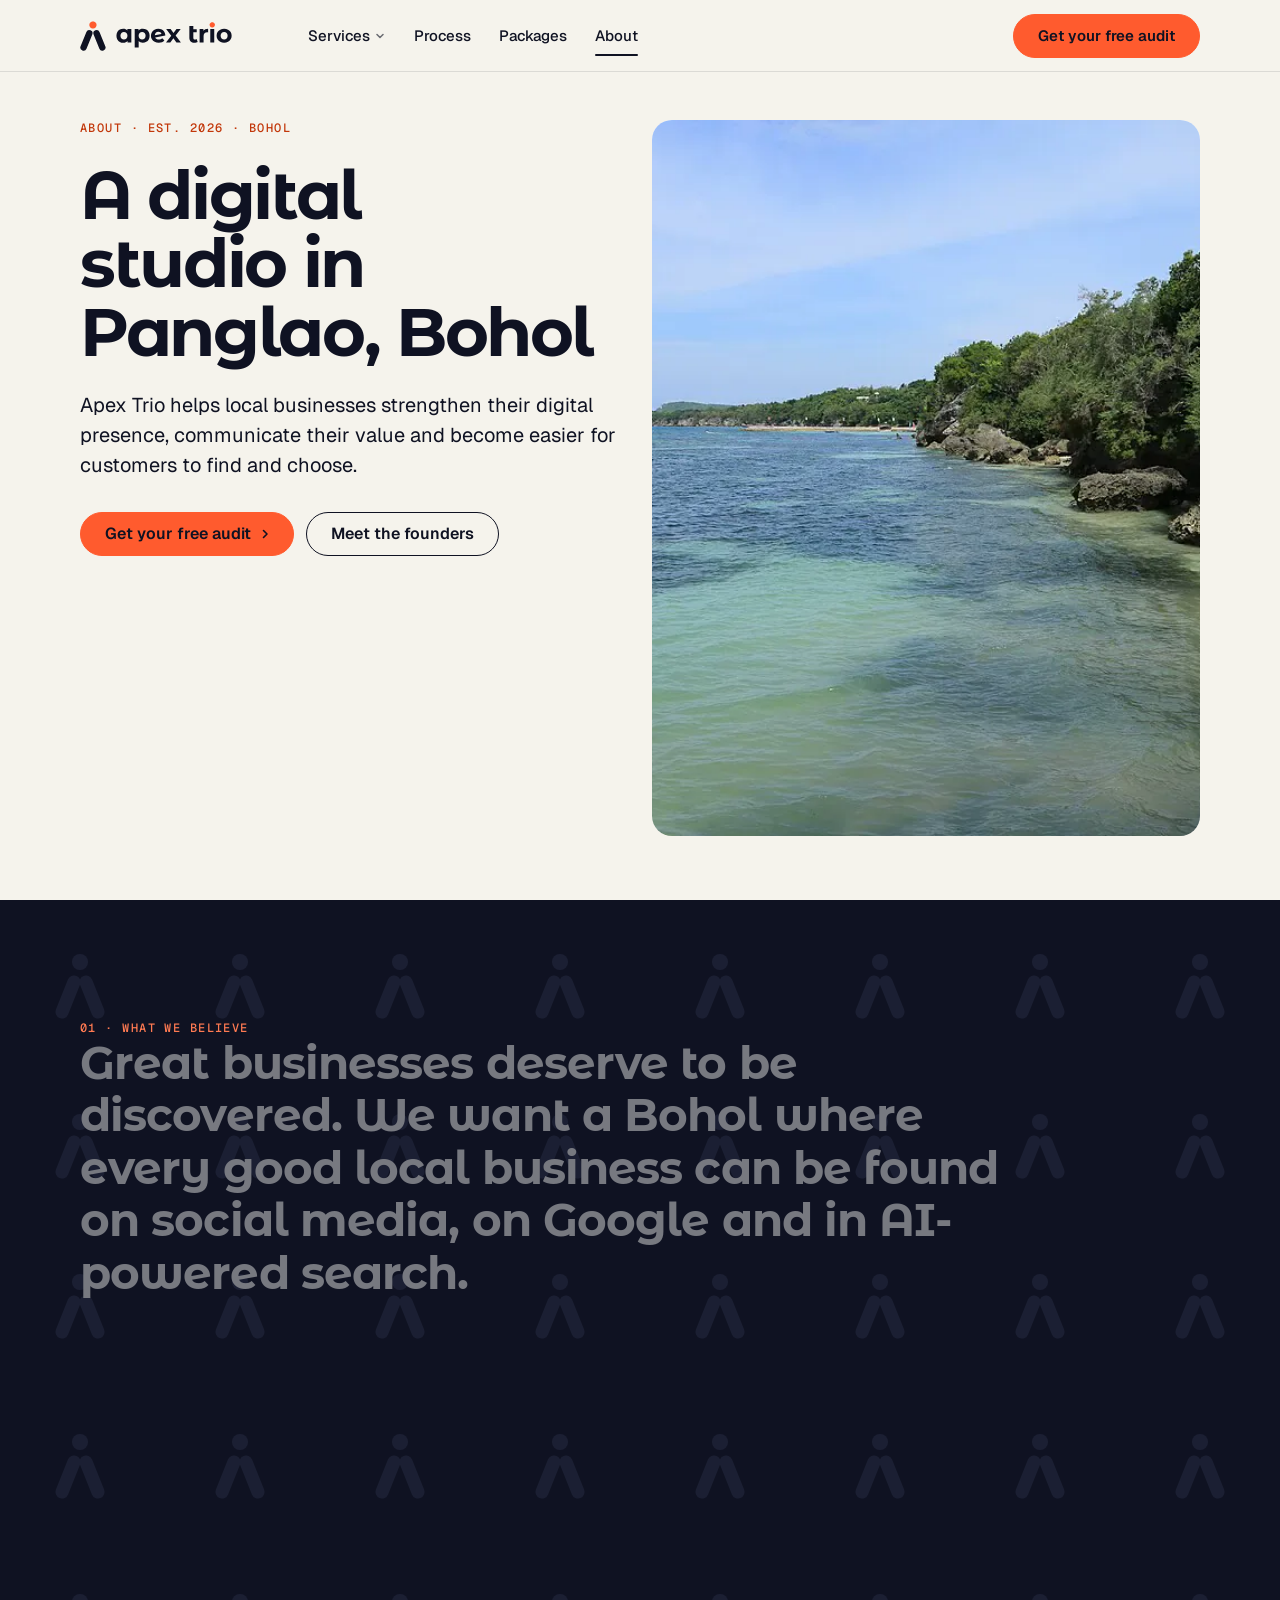
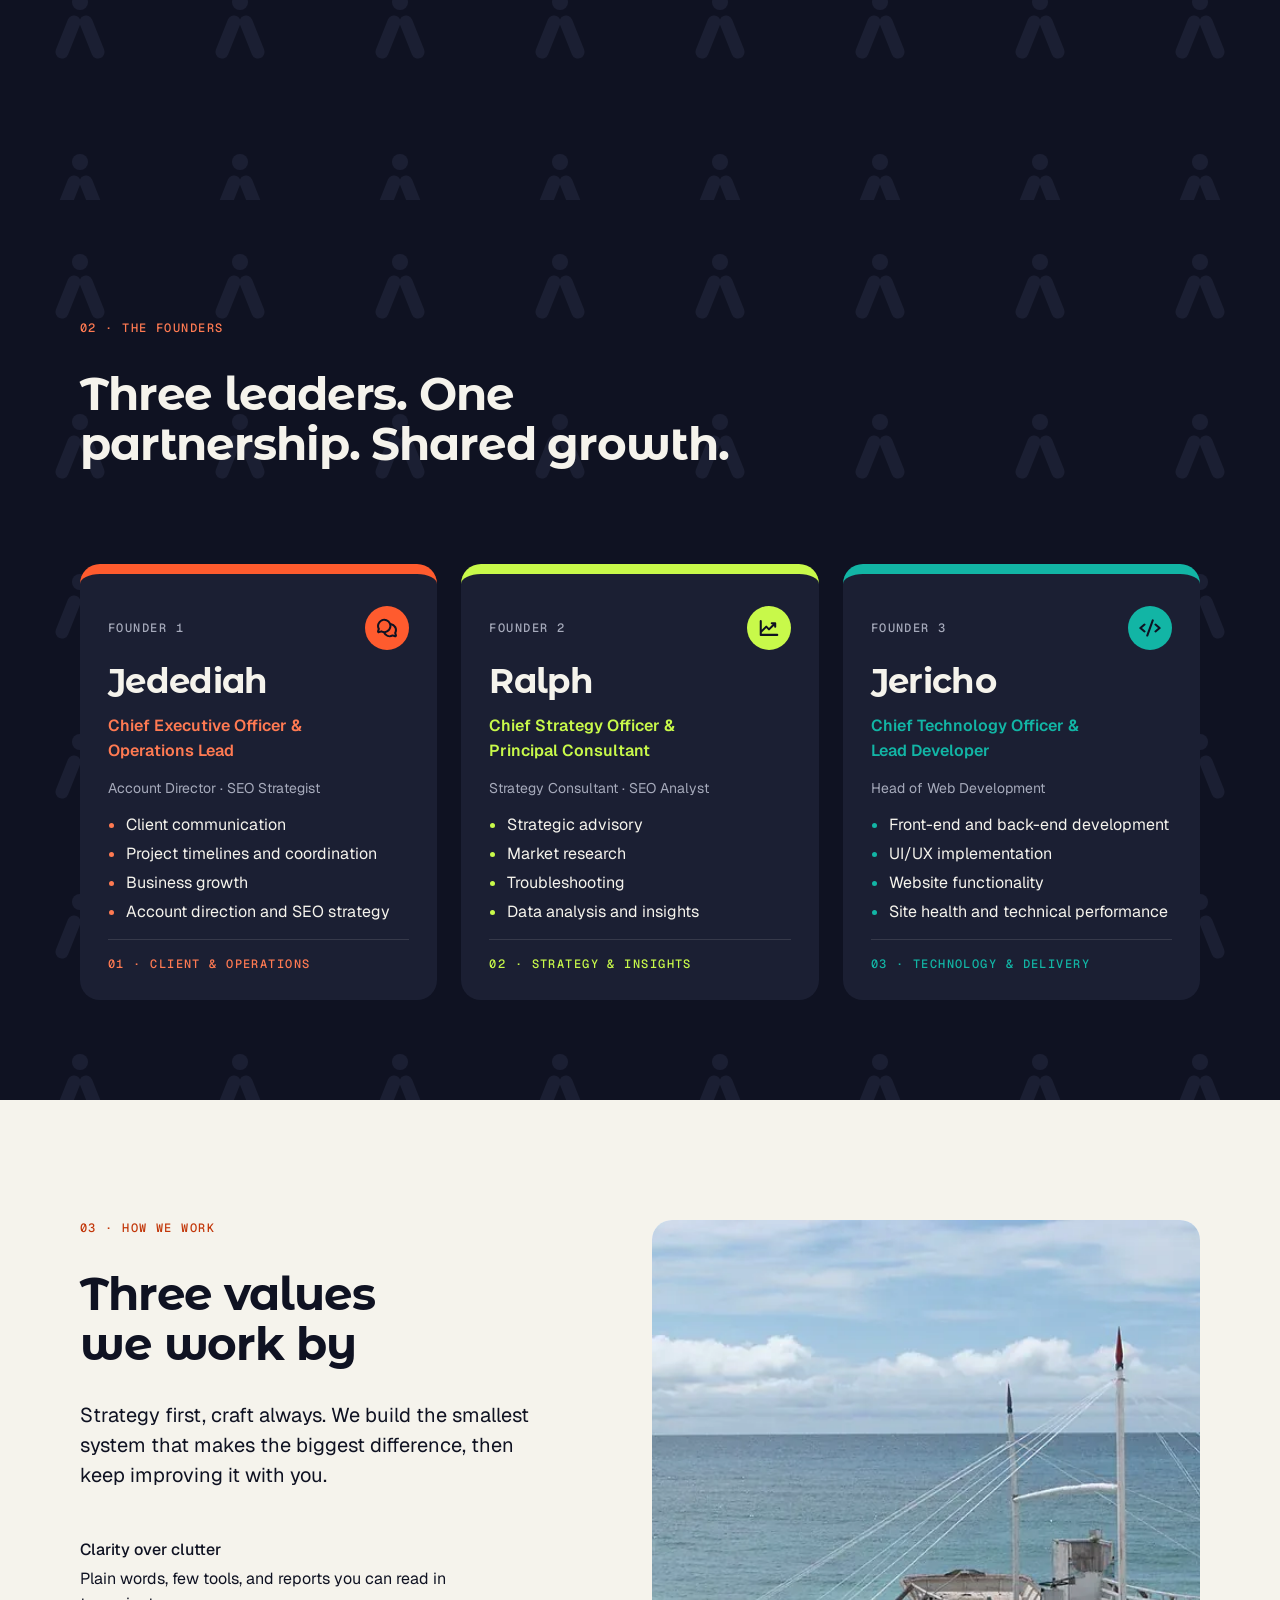
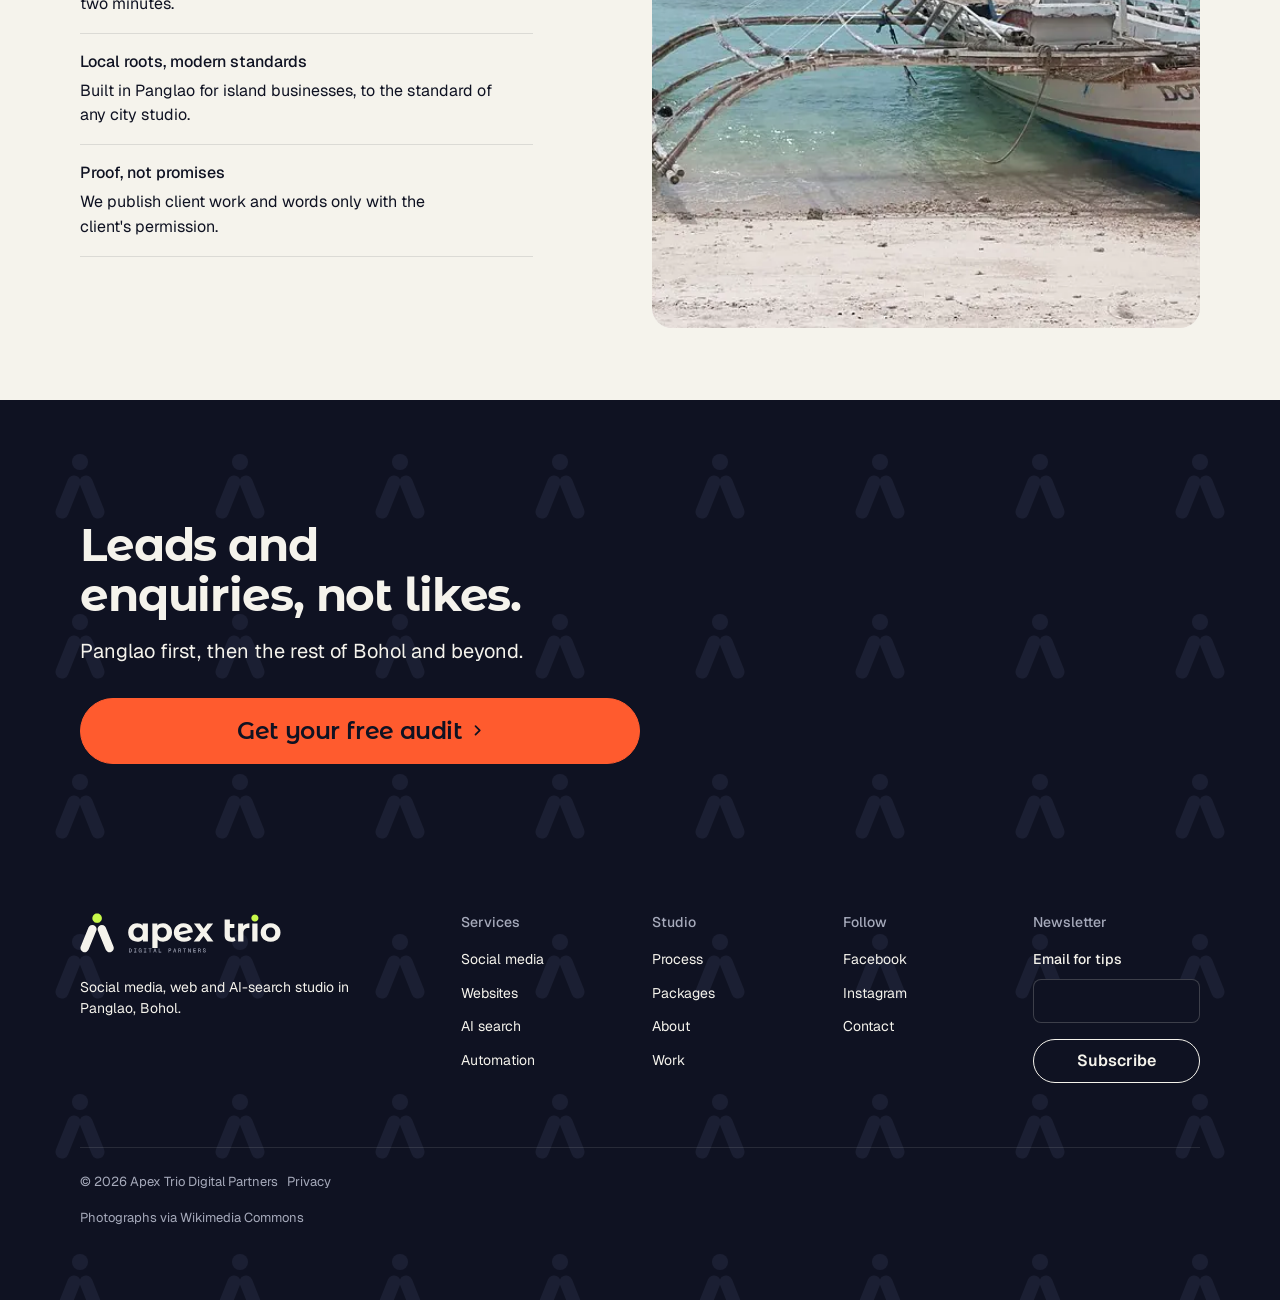
==== commit 5c317ff3: "Apply the Apex Trio Brand Kit v1 across the site Real logo lockups and marks lifted from the brand k" ====
--- a/about/index.html
+++ b/about/index.html
@@ -4,19 +4,19 @@
 <meta charset="utf-8">
 <meta name="viewport" content="width=device-width, initial-scale=1, viewport-fit=cover">
 <title>About Apex Trio Digital Partners: a studio in Panglao, Bohol</title>
-<meta name="description" content="Meet Jedediah, Ralph and Jerico, the three leaders of a social media, web and AI-search studio in Panglao, Bohol.">
+<meta name="description" content="Meet Jedediah, Ralph and Jericho, the three leaders of a social media, web and AI-search studio in Panglao, Bohol.">
 <meta property="og:type" content="website">
 <meta property="og:title" content="About Apex Trio Digital Partners: a studio in Panglao, Bohol">
-<meta property="og:description" content="Meet Jedediah, Ralph and Jerico, the three leaders of a social media, web and AI-search studio in Panglao, Bohol.">
+<meta property="og:description" content="Meet Jedediah, Ralph and Jericho, the three leaders of a social media, web and AI-search studio in Panglao, Bohol.">
 <meta property="og:image" content="/share.jpg">
 <meta name="twitter:card" content="summary_large_image">
 <link rel="icon" href="/favicon.svg" type="image/svg+xml">
-<meta name="theme-color" content="#e6dbc7">
+<meta name="theme-color" content="#0F1222">
 <meta name="site-kind" content="other">
 <meta name="page-type" content="service">
 <link rel="preconnect" href="https://fonts.googleapis.com">
 <link rel="preconnect" href="https://fonts.gstatic.com" crossorigin>
-<link href="https://fonts.googleapis.com/css2?family=Hanken+Grotesk:wght@400..700&display=swap" rel="stylesheet">
+<link href="https://fonts.googleapis.com/css2?family=Geist+Mono:wght@500&family=Geist:wght@400;600&family=Montserrat+Alternates:wght@700&display=swap" rel="stylesheet">
 <link rel="stylesheet" href="/assets/system.css">
 <link rel="stylesheet" href="/assets/ui/cards.css">
 <link rel="stylesheet" href="/assets/motion/motion.css">
@@ -31,9 +31,10 @@
 
 </head>
 <body>
-<header class="nav nav--split">
+<header class="nav">
   <div class="wrap nav__bar">
     <a class="skip-link" href="#top">Skip to content</a>
+    <a class="nav__logo brand-logo" href="/"><img src="/assets/brand/logo-light-short.svg" alt="Apex Trio" width="260" height="51"></a>
     <nav class="nav__links" aria-label="Main">
       <div class="nav__item">
         <a class="nav__link" href="/services/">Services <svg class="chev" viewBox="0 0 12 12" aria-hidden="true"><path d="M3 4.5l3 3 3-3" fill="none" stroke="currentColor" stroke-width="1.5" stroke-linecap="round" stroke-linejoin="round"/></svg></a>
@@ -66,9 +67,8 @@
       <div class="nav__item"><a class="nav__link" href="/#packages">Packages</a></div>
       <div class="nav__item"><a class="nav__link" href="/about/" aria-current="page">About</a></div>
     </nav>
-    <a class="nav__logo" href="/"><span class="mark mark--initial" aria-hidden="true">A</span>Apex Trio</a>
     <div class="nav__actions">
-      <a class="btn btn--primary" href="/contact/">Start a project</a>
+      <a class="btn btn--primary" href="/contact/">Get your free audit</a>
     </div>
     <button class="nav__toggle" type="button" aria-expanded="false" aria-label="Menu">
       <svg width="18" height="18" viewBox="0 0 18 18" aria-hidden="true"><path d="M2 5h14M2 13h14" stroke="currentColor" stroke-width="1.6" stroke-linecap="round"/></svg>
@@ -80,12 +80,13 @@
   <section class="hero hero--split" data-enter aria-labelledby="hero-h">
     <div class="wrap">
       <div class="hero-text grid hero-split">
-        <div class="hero-copy span-6">
+        <div class="hero-copy span-6 stack-5">
+          <p class="t-label">About · Est. 2026 · Bohol</p>
           <h1 id="hero-h">A digital studio in Panglao, Bohol</h1>
           <p class="t-lead">Apex Trio helps local businesses strengthen their digital presence, communicate their value and become easier for customers to find and choose.</p>
           <div class="btn-row">
-            <a class="btn btn--primary" href="/contact/">Start a project<svg class="m-arrow" viewBox="0 0 12 12" aria-hidden="true"><path class="m-arrow__stem" d="M1 6h8"/><path class="m-arrow__head" d="M4.5 2.5 8 6l-3.5 3.5"/></svg></a>
-            <a class="btn btn--secondary" href="#leaders">Meet the leaders</a>
+            <a class="btn btn--primary" href="/contact/">Get your free audit<svg class="m-arrow" viewBox="0 0 12 12" aria-hidden="true"><path class="m-arrow__stem" d="M1 6h8"/><path class="m-arrow__head" d="M4.5 2.5 8 6l-3.5 3.5"/></svg></a>
+            <a class="btn btn--secondary" href="#leaders">Meet the founders</a>
           </div>
         </div>
         <div class="hero-visual frame frame--photo span-6 start-7">
@@ -95,47 +96,55 @@
     </div>
   </section>
 
-  <section class="section statement" id="belief" data-moment="word-highlight" aria-label="What we believe">
-    <div class="wrap">
-      <p class="t-label">What we believe</p>
+  <section class="section statement ground-inverse mark-pattern" id="belief" data-moment="word-highlight" aria-label="What we believe">
+    <div class="wrap">
+      <p class="t-label">01 · What we believe</p>
       <p class="mo-wh__text">Great businesses deserve to be discovered. We want a Bohol where every good local business can be found on social media, on Google and in <strong>AI-powered search</strong>.</p>
     </div>
   </section>
 
-  <section class="section" id="leaders" style="--hm: 2" aria-labelledby="leaders-h">
-    <div class="wrap">
-      <div class="section-head">
-        <h2 id="leaders-h">The three leaders. <span class="muted">Operations, strategy and technology in the same room.</span></h2>
-      </div>
-      <div class="grid">
-          <article class="card span-4 stack-4">
-            <p class="t-label muted">Account Director and SEO Strategist</p>
-            <h3>Jedediah</h3>
-            <p class="t-small">Chief Executive Officer and Operations Lead</p>
-            <p>Jedediah leads client relationships, operations and business growth. She oversees client communication, project coordination and delivery, and guides account management and SEO strategy.</p>
-          </article>
-          <article class="card span-4 stack-4">
-            <p class="t-label muted">Strategy Consultant and SEO Analyst</p>
-            <h3>Ralph</h3>
-            <p class="t-small">Chief Strategy Officer and Principal Consultant</p>
-            <p>Ralph leads strategic advisory and research. He guides direction through market research, strategic analysis, SEO insights and problem-solving, so clients make informed digital decisions.</p>
-          </article>
-          <article class="card span-4 stack-4">
-            <p class="t-label muted">Head of Web Development</p>
-            <h3>Jerico</h3>
-            <p class="t-small">Chief Technology Officer and Lead Developer</p>
-            <p>Jerico leads technology and web development. He oversees website builds, technical implementation, user experience and site functionality.</p>
-          </article>
-      </div>
-    </div>
-  </section>
-
-  <section class="section ground-inverse" id="values" aria-labelledby="values-h">
+  <section class="section ground-inverse mark-pattern" id="leaders" style="--hm: 2" aria-labelledby="leaders-h">
+    <div class="wrap">
+      <div class="section-head stack-4">
+        <p class="t-label">02 · The founders</p>
+        <h2 id="leaders-h">Three leaders. One partnership. Shared growth.</h2>
+      </div>
+      <div class="grid founders">
+        <article class="founder founder--sunset span-4">
+          <div class="founder__top"><p class="t-label muted">Founder 1</p><span class="icon-disc icon-disc--sunset"><svg aria-hidden="true" focusable="false" xmlns="http://www.w3.org/2000/svg" viewBox="0 0 256 256" fill="currentColor"><path d="M236.34,187.09A84,84,0,0,0,172.29,68.9,84,84,0,0,0,19.66,139.09l-6.84,23.26a20,20,0,0,0,24.83,24.83l23.26-6.84a83.94,83.94,0,0,0,22.76,6.74,84.06,84.06,0,0,0,111.42,41.26l23.26,6.84a20,20,0,0,0,24.83-24.83ZM62,155.5a11.88,11.88,0,0,0-3.39.49l-20.72,6.09L44,141.35a12,12,0,0,0-.93-9A60,60,0,1,1,67.7,156.92,12,12,0,0,0,62,155.5Zm150.89,24.8a12,12,0,0,0-.93,9l6.09,20.73L197.36,204a12,12,0,0,0-9.06.93A60,60,0,0,1,111,186.63a83.93,83.93,0,0,0,68.55-91.37,60,60,0,0,1,33.38,85Z"/></svg></span></div>
+          <h3>Jedediah</h3>
+          <p class="founder__role">Chief Executive Officer &amp; Operations Lead</p>
+          <p class="founder__sub">Account Director · SEO Strategist</p>
+          <ul><li>Client communication</li><li>Project timelines and coordination</li><li>Business growth</li><li>Account direction and SEO strategy</li></ul>
+          <div class="founder__foot"><p class="t-label">01 · Client &amp; operations</p></div>
+        </article>
+        <article class="founder founder--volt span-4">
+          <div class="founder__top"><p class="t-label muted">Founder 2</p><span class="icon-disc icon-disc--volt"><svg aria-hidden="true" focusable="false" xmlns="http://www.w3.org/2000/svg" viewBox="0 0 256 256" fill="currentColor"><path d="M236,208a12,12,0,0,1-12,12H32a12,12,0,0,1-12-12V48a12,12,0,0,1,24,0v99l43.51-43.52a12,12,0,0,1,17,0L128,127l43-43H160a12,12,0,0,1,0-24h40a12,12,0,0,1,12,12v40a12,12,0,0,1-24,0V101l-51.51,51.52a12,12,0,0,1-17,0L96,129,44,181v15H224A12,12,0,0,1,236,208Z"/></svg></span></div>
+          <h3>Ralph</h3>
+          <p class="founder__role">Chief Strategy Officer &amp; Principal Consultant</p>
+          <p class="founder__sub">Strategy Consultant · SEO Analyst</p>
+          <ul><li>Strategic advisory</li><li>Market research</li><li>Troubleshooting</li><li>Data analysis and insights</li></ul>
+          <div class="founder__foot"><p class="t-label">02 · Strategy &amp; insights</p></div>
+        </article>
+        <article class="founder founder--tide span-4">
+          <div class="founder__top"><p class="t-label muted">Founder 3</p><span class="icon-disc icon-disc--tide"><svg aria-hidden="true" focusable="false" xmlns="http://www.w3.org/2000/svg" viewBox="0 0 256 256" fill="currentColor"><path d="M71.68,97.22,34.74,128l36.94,30.78a12,12,0,1,1-15.36,18.44l-48-40a12,12,0,0,1,0-18.44l48-40A12,12,0,0,1,71.68,97.22Zm176,21.56-48-40a12,12,0,1,0-15.36,18.44L221.26,128l-36.94,30.78a12,12,0,1,0,15.36,18.44l48-40a12,12,0,0,0,0-18.44ZM164.1,28.72a12,12,0,0,0-15.38,7.18l-64,176a12,12,0,0,0,7.18,15.37A11.79,11.79,0,0,0,96,228a12,12,0,0,0,11.28-7.9l64-176A12,12,0,0,0,164.1,28.72Z"/></svg></span></div>
+          <h3>Jericho</h3>
+          <p class="founder__role">Chief Technology Officer &amp; Lead Developer</p>
+          <p class="founder__sub">Head of Web Development</p>
+          <ul><li>Front-end and back-end development</li><li>UI/UX implementation</li><li>Website functionality</li><li>Site health and technical performance</li></ul>
+          <div class="founder__foot"><p class="t-label">03 · Technology &amp; delivery</p></div>
+        </article>
+      </div>
+    </div>
+  </section>
+
+  <section class="section" id="values" aria-labelledby="values-h">
     <div class="wrap">
       <div class="grid grid--top fill">
         <div class="span-5 stack-6">
-          <div class="section-head">
-            <h2 id="values-h">How we work</h2>
+          <div class="section-head stack-4">
+            <p class="t-label">03 · How we work</p>
+            <h2 id="values-h">Three values we work by</h2>
             <p>Strategy first, craft always. We build the smallest system that makes the biggest difference, then keep improving it with you.</p>
           </div>
           <ul class="rows">
@@ -152,20 +161,20 @@
   </section>
 </main>
 
-<footer class="footer closing" id="contact" aria-labelledby="close-h">
+<footer class="footer closing footer--dark ground-inverse mark-pattern g2m" id="contact" aria-labelledby="close-h">
   <div class="wrap">
     <div class="closing__cta close--type">
       <div class="section-head">
-        <h2 id="close-h">Get found. Get chosen. Grow together.</h2>
+        <h2 id="close-h">Leads and enquiries, not likes.</h2>
         <p>Panglao first, then the rest of Bohol and beyond.</p>
       </div>
-      <a class="btn btn--primary btn--xl" href="/contact/">Start a project<svg class="m-arrow" viewBox="0 0 12 12" aria-hidden="true"><path class="m-arrow__stem" d="M1 6h8"/><path class="m-arrow__head" d="M4.5 2.5 8 6l-3.5 3.5"/></svg></a>
+      <a class="btn btn--primary btn--xl" href="/contact/">Get your free audit<svg class="m-arrow" viewBox="0 0 12 12" aria-hidden="true"><path class="m-arrow__stem" d="M1 6h8"/><path class="m-arrow__head" d="M4.5 2.5 8 6l-3.5 3.5"/></svg></a>
     </div>
     <div class="closing__links">
       <div class="grid">
         <div class="span-4 stack-4">
-          <a class="nav__logo" href="/"><span class="mark mark--initial" aria-hidden="true">A</span>Apex Trio</a>
-          <p class="footer__lede">Social media, web and AI-search studio in Panglao, Bohol.</p>
+          <a class="brand-logo" href="/"><img src="/assets/brand/logo-dark.svg" alt="Apex Trio Digital Partners" width="260" height="52"></a>
+          <p class="t-small" id="foot-h">Social media, web and AI-search studio in Panglao, Bohol.</p>
         </div>
         <div class="span-2 footer__col"><h3>Services</h3><ul>
           <li><a href="/services/social-media-marketing/">Social media</a></li>
--- a/assets/site.css
+++ b/assets/site.css
@@ -1,17 +1,108 @@
-/* Apex Trio page CSS shared by every page (the kit in assets/ stays untouched; tokens below are the dealt palette) */
+/* ==========================================================================
+   Apex Trio brand layer (Brand Kit v1, November 2026).
+   Loaded after the kit's system.css on every page; the kit files stay untouched.
+   Colour: Ink #0F1222 (45%) · Paper #F5F3EC (35%) · Volt #C8F94A (10%) · Sunset #FF5B2E (7%) · Tide #12B5A5 (3%)
+   Type: Montserrat Alternates Bold (display) · Geist (body) · Geist Mono (labels, uppercase)
+   ========================================================================== */
 :root {
-  --p-bg: #e6dbc7; --p-surface: #ddd0b9; --p-ink: #062b8a; --p-muted: #3253a4;
-  --p-accent: #062b8a; --p-accent-ink: #e6dbc7; --p-action: #062b8a; --p-action-ink: #e6dbc7;
-  --p-inv-bg: #062b8a; --p-inv-surface: #153a90; --p-inv-ink: #e6dbc7; --p-inv-muted: #aab0bc;
-  --p-inv-accent: #e6dbc7; --p-inv-accent-ink: #062b8a; --p-inv-action: #e6dbc7; --p-inv-action-ink: #062b8a;
-  --font-display: "Hanken Grotesk", system-ui, sans-serif;
-  --font-text: "Hanken Grotesk", system-ui, sans-serif;
-  --display-weight: 400;
-  --display-tracking: -0.03em;
-  --display-tracking-xl: -0.038em;
+  --brand-ink: #0F1222; --brand-paper: #F5F3EC; --brand-volt: #C8F94A; --brand-sunset: #FF5B2E; --brand-tide: #12B5A5;
+  --brand-ink-2: #1B1F33;            /* cards on Ink */
+  --brand-orange-on-paper: #C2370A;  /* orange text on Paper */
+  --brand-orange-on-ink: #FF7A52;    /* orange text on Ink */
+
+  --p-bg: var(--brand-paper); --p-surface: #FFFFFF; --p-ink: var(--brand-ink); --p-muted: #4A4F60;
+  --p-accent: var(--brand-sunset); --p-accent-ink: var(--brand-ink);
+  --p-action: var(--brand-sunset); --p-action-ink: var(--brand-ink);
+  --p-inv-bg: var(--brand-ink); --p-inv-surface: var(--brand-ink-2); --p-inv-ink: var(--brand-paper); --p-inv-muted: #A6AABB;
+  --p-inv-accent: var(--brand-volt); --p-inv-accent-ink: var(--brand-ink);
+  --p-inv-action: var(--brand-sunset); --p-inv-action-ink: var(--brand-ink);
+
+  --font-display: "Montserrat Alternates", "Geist", system-ui, sans-serif;
+  --font-text: "Geist", system-ui, sans-serif;
+  --font-mono: "Geist Mono", ui-monospace, monospace;
+  --display-weight: 700;
+  --display-tracking: -0.025em;
+  --display-tracking-xl: -0.035em;
+
+  /* pills and discs: buttons are pills, cards 24px */
+  --r-btn: 999px; --r-lg: 24px; --r-md: 16px; --r-sm: 10px;
+  --sticker: 4px 4px 0 var(--brand-ink);
+  --label-ink: var(--brand-orange-on-paper);
 }
+.ground-inverse, .footer.closing { --label-ink: var(--brand-orange-on-ink); }
+
+/* ---------------------------------------------------------------- type */
+body { font-family: var(--font-text); }
+h1, h2, .t-stat, .footer__lede { font-family: var(--font-display); font-weight: 700; }
+h3 { font-family: var(--font-text); font-weight: 600; }
+/* techy labels: Geist Mono, uppercase, tracked (eyebrows, chips, data labels only) */
+.t-label, .eyebrow { font-family: var(--font-mono); font-size: 12px; font-weight: 500; letter-spacing: 0.12em; text-transform: uppercase; color: var(--label-ink); }
+.muted.t-label { color: var(--muted); }
+
+/* the one Volt highlight per layout: the word that matters */
+.hl { background: var(--brand-volt); color: var(--brand-ink); padding: 0 0.14em; border-radius: 6px; -webkit-box-decoration-break: clone; box-decoration-break: clone; }
+
+/* ---------------------------------------------------------------- logo */
+.brand-logo { display: inline-flex; align-items: center; line-height: 0; }
+.brand-logo img { display: block; height: 30px; width: auto; }
+.footer .brand-logo img { height: 40px; }
+@media (max-width: 639px) { .brand-logo img { height: 26px; } }
+
+/* ---------------------------------------------------------------- buttons */
+.btn { font-weight: 600; }
+.btn--primary { background: var(--brand-sunset); color: var(--brand-ink); border-color: var(--brand-sunset); }
+.btn--secondary { background: transparent; color: var(--ink); border: 1.5px solid currentColor; }
+.btn--volt { background: var(--brand-volt); color: var(--brand-ink); border-color: var(--brand-volt); box-shadow: var(--sticker); }
+.ground-inverse .btn--secondary, .hero--ink .btn--secondary { color: var(--brand-paper); }
+
+/* ---------------------------------------------------------------- chips: pill + dot */
+.chips { display: flex; flex-wrap: wrap; gap: 8px; margin: 0; padding: 0; list-style: none; }
+.chip { display: inline-flex; align-items: center; gap: 7px; height: 28px; padding: 0 12px; border-radius: 999px;
+  font: 500 12px/1 var(--font-mono); letter-spacing: 0.1em; text-transform: uppercase; }
+.chip::before { content: ""; width: 6px; height: 6px; border-radius: 50%; background: currentColor; }
+.chip--volt { background: var(--brand-volt); color: var(--brand-ink); }
+.chip--ink { background: var(--brand-ink); color: var(--brand-paper); }
+.chip--sunset { background: var(--brand-sunset); color: var(--brand-ink); }
+.chip--tide { background: var(--brand-tide); color: var(--brand-ink); }
+.chip--line { border: 1px solid currentColor; }
+
+/* ---------------------------------------------------------------- cards: white, hairline, 24px */
+.card { border-radius: var(--r-lg); }
+.b-card { background: var(--surface); border: 1px solid color-mix(in oklab, var(--ink) 12%, transparent); border-radius: var(--r-lg); padding: 32px; }
+.b-card--sticker { box-shadow: var(--sticker); border-color: var(--brand-ink); }
+.frame--photo { border-radius: var(--r-lg); }
+
+/* ---------------------------------------------------------------- the mark pattern on Ink */
+.mark-pattern { position: relative; isolation: isolate; }
+.mark-pattern::before { content: ""; position: absolute; inset: 0; z-index: -1; pointer-events: none; opacity: 1;
+  background-image: url("data:image/svg+xml,%3Csvg xmlns='http://www.w3.org/2000/svg' width='160' height='160' viewBox='0 0 160 160'%3E%3Cg fill='none' stroke='%231B1F33' stroke-width='13' stroke-linecap='round'%3E%3Cpath d='M62 112 74 82M98 112 86 82'/%3E%3C/g%3E%3Ccircle cx='80' cy='62' r='8' fill='%231B1F33'/%3E%3C/svg%3E");
+  background-size: 160px 160px; }
+
+/* ---------------------------------------------------------------- the Ink hero */
+.hero--ink { background: var(--brand-ink); color: var(--brand-paper);
+  --bg: var(--brand-ink); --ink: var(--brand-paper); --muted: #A6AABB; --label-ink: var(--brand-orange-on-ink); }
+.hero--ink h1 { color: var(--brand-paper); }
+.hero-disc { position: relative; width: 100%; max-width: 560px; aspect-ratio: 1; margin-left: auto; border-radius: 50%; background: var(--brand-volt);
+  display: grid; place-items: center; }
+.hero-disc img { width: 42%; height: auto; }
+
+/* ---------------------------------------------------------------- founders (kit page 3) */
+.founder { display: flex; flex-direction: column; gap: 14px; background: var(--brand-ink-2); color: var(--brand-paper); border-radius: var(--r-lg);
+  padding: 32px 28px 28px; border-top: 10px solid var(--founder, var(--brand-volt)); }
+.founder h3 { font-family: var(--font-display); font-weight: 700; font-size: 34px; line-height: 1.05; letter-spacing: -0.02em; margin: 0; color: var(--brand-paper); }
+.founder__role { font-weight: 600; color: var(--founder); margin: 0; }
+.founder__sub { font-size: 14px; color: #A6AABB; margin: 0; }
+.founder ul { margin: 0; padding-left: 18px; display: grid; gap: 4px; }
+.founder__foot { margin-top: auto; padding-top: 16px; border-top: 1px solid rgba(245,243,236,.12); }
+.founder__foot .t-label { color: var(--founder); }
+.founder--sunset { --founder: var(--brand-orange-on-ink); border-top-color: var(--brand-sunset); }
+.founder--volt { --founder: var(--brand-volt); }
+.founder--tide { --founder: var(--brand-tide); }
+
+/* rows on dark read in paper */
 .ground-inverse .rows__name { color: var(--ink); }
 .measure h2 { font-size: var(--t-h3); margin-top: var(--s-6); }
+
 /* splits on a phone grow with what they hold; the photograph keeps a 4:3 frame under the words */
 @media (max-width: 639px) {
   main > section > .wrap > .grid.fill { flex: none; height: auto; }
@@ -20,3 +111,33 @@
 @media (min-width: 640px) and (max-width: 1023px) {
   .closing__cta.close--type > .btn--xl:not(.btn--wide) { width: 100%; }
 }
+
+/* ---------------------------------------------------------------- fixes over the kit's defaults */
+html[data-buttons] { --r-btn: 999px; }
+h1, h2, h3 { hyphens: manual; -webkit-hyphens: manual; }
+.section-head > .t-label, .section-head .t-label, .mo-pc__text > .t-label, .statement .t-label { font-size: 12px; line-height: 1.4; font-weight: 500; letter-spacing: 0.12em; color: var(--label-ink); max-width: none; margin: 0; }
+.ground-inverse .section-head .t-label.muted, .founder .t-label.muted { color: #A6AABB; }
+.founder ul { list-style: disc; }
+.founder ul li::marker { color: var(--founder); }
+
+/* icon discs (Phosphor Bold, per the kit) */
+.icon-disc { flex: none; display: inline-grid; place-items: center; width: 52px; height: 52px; border-radius: 50%; color: var(--brand-ink); }
+.icon-disc svg { width: 26px; height: 26px; }
+.icon-disc--volt { background: var(--brand-volt); }
+.icon-disc--sunset { background: var(--brand-sunset); }
+.icon-disc--tide { background: var(--brand-tide); }
+.b-card__top, .founder__top { display: flex; align-items: center; justify-content: space-between; gap: 12px; }
+.founder__top .icon-disc { width: 44px; height: 44px; } .founder__top .icon-disc svg { width: 22px; height: 22px; }
+
+/* focus: an Ink ring on Paper, a Paper ring on Ink (3:1 or more on both) */
+:focus-visible { outline: 2px solid var(--ink) !important; outline-offset: 3px; }
+.footer .form .btn { width: 100%; }
+/* the smallest phones: the logo, the menu and the hero's own button are enough */
+@media (max-width: 379px) { header.nav .nav__bar > .nav__actions { display: none !important; } }
+
+/* shared by every page with founders or a statement */
+.founders { margin-top: var(--s-7); }
+@media (max-width: 1023px) { .founders > * { grid-column: 1 / -1; } }
+@media (min-width: 640px) and (max-width: 1023px) { .founder ul { display: none; } }
+@media (max-width: 639px) { .founder h3 { font-size: 26px; } .founder__sub { display: none; } }
+.statement .mo-wh__text { font-family: var(--font-display); font-weight: 700; letter-spacing: -0.02em; }
